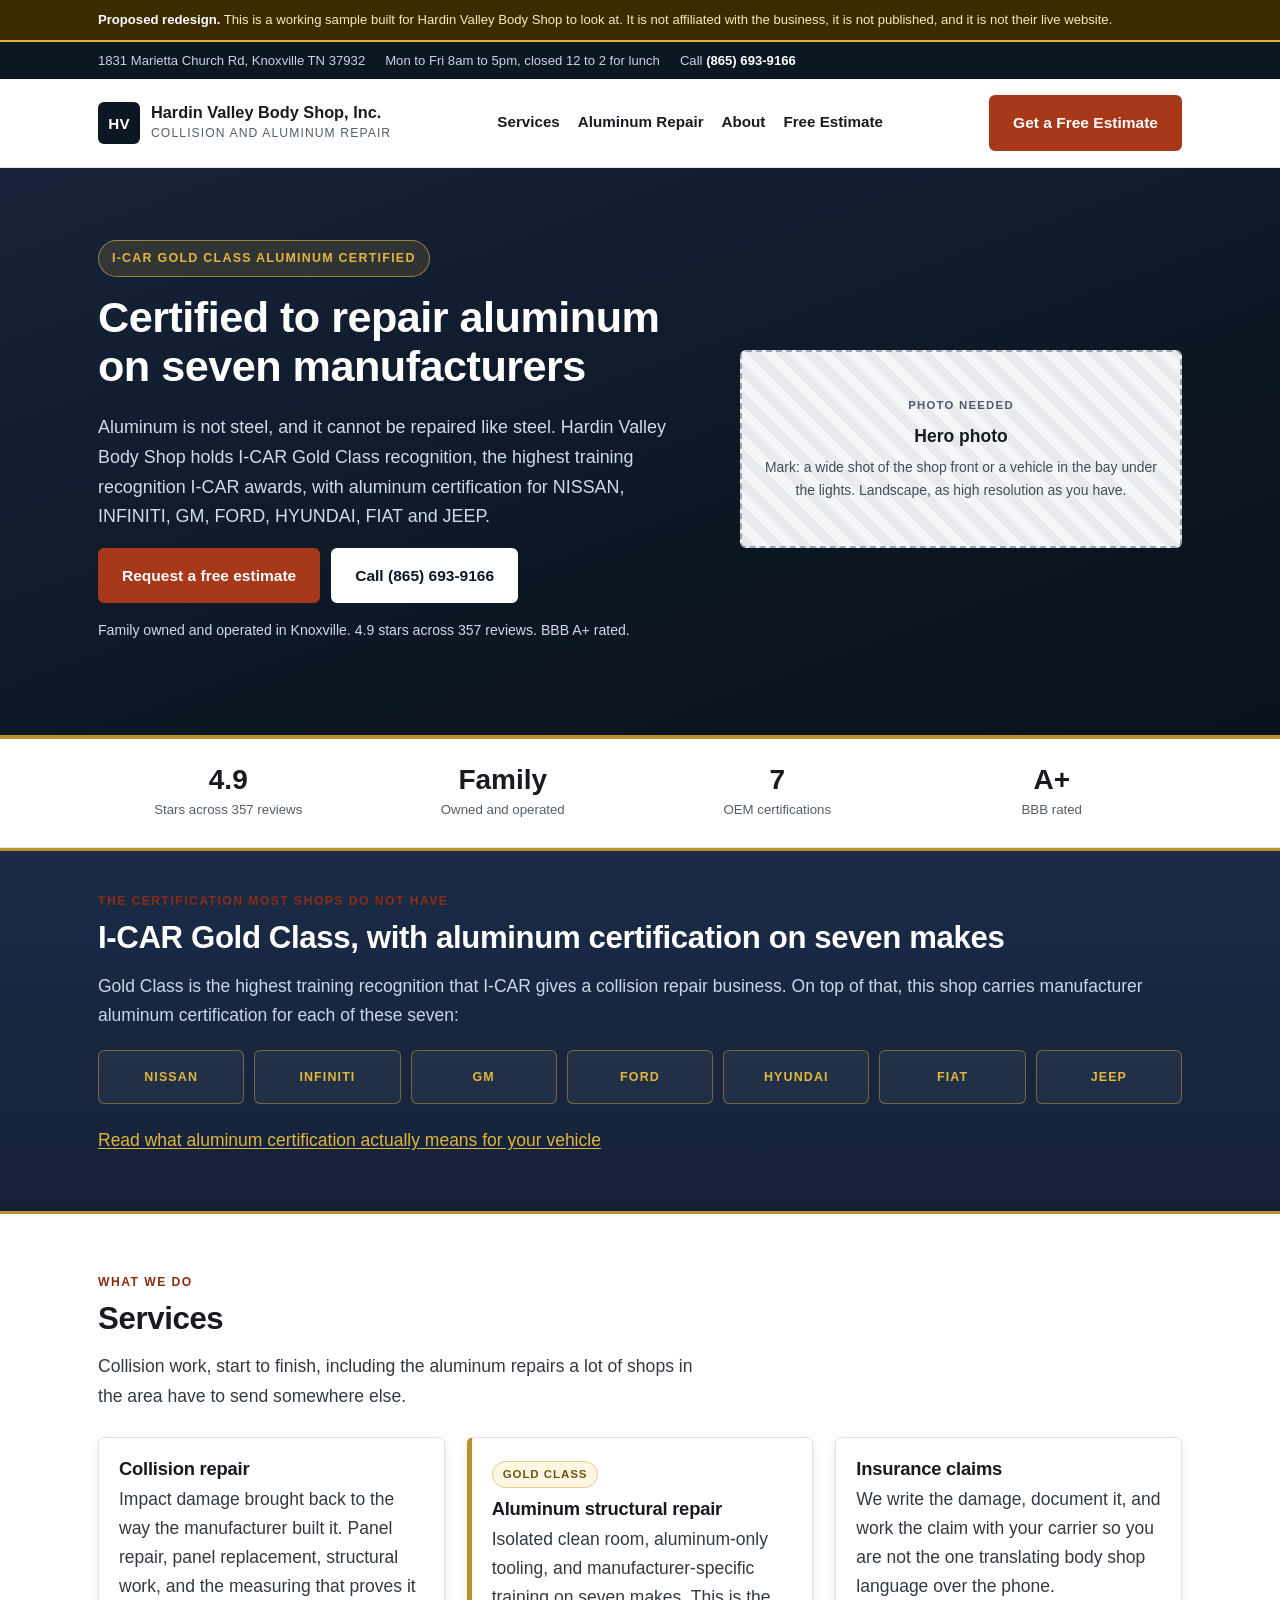
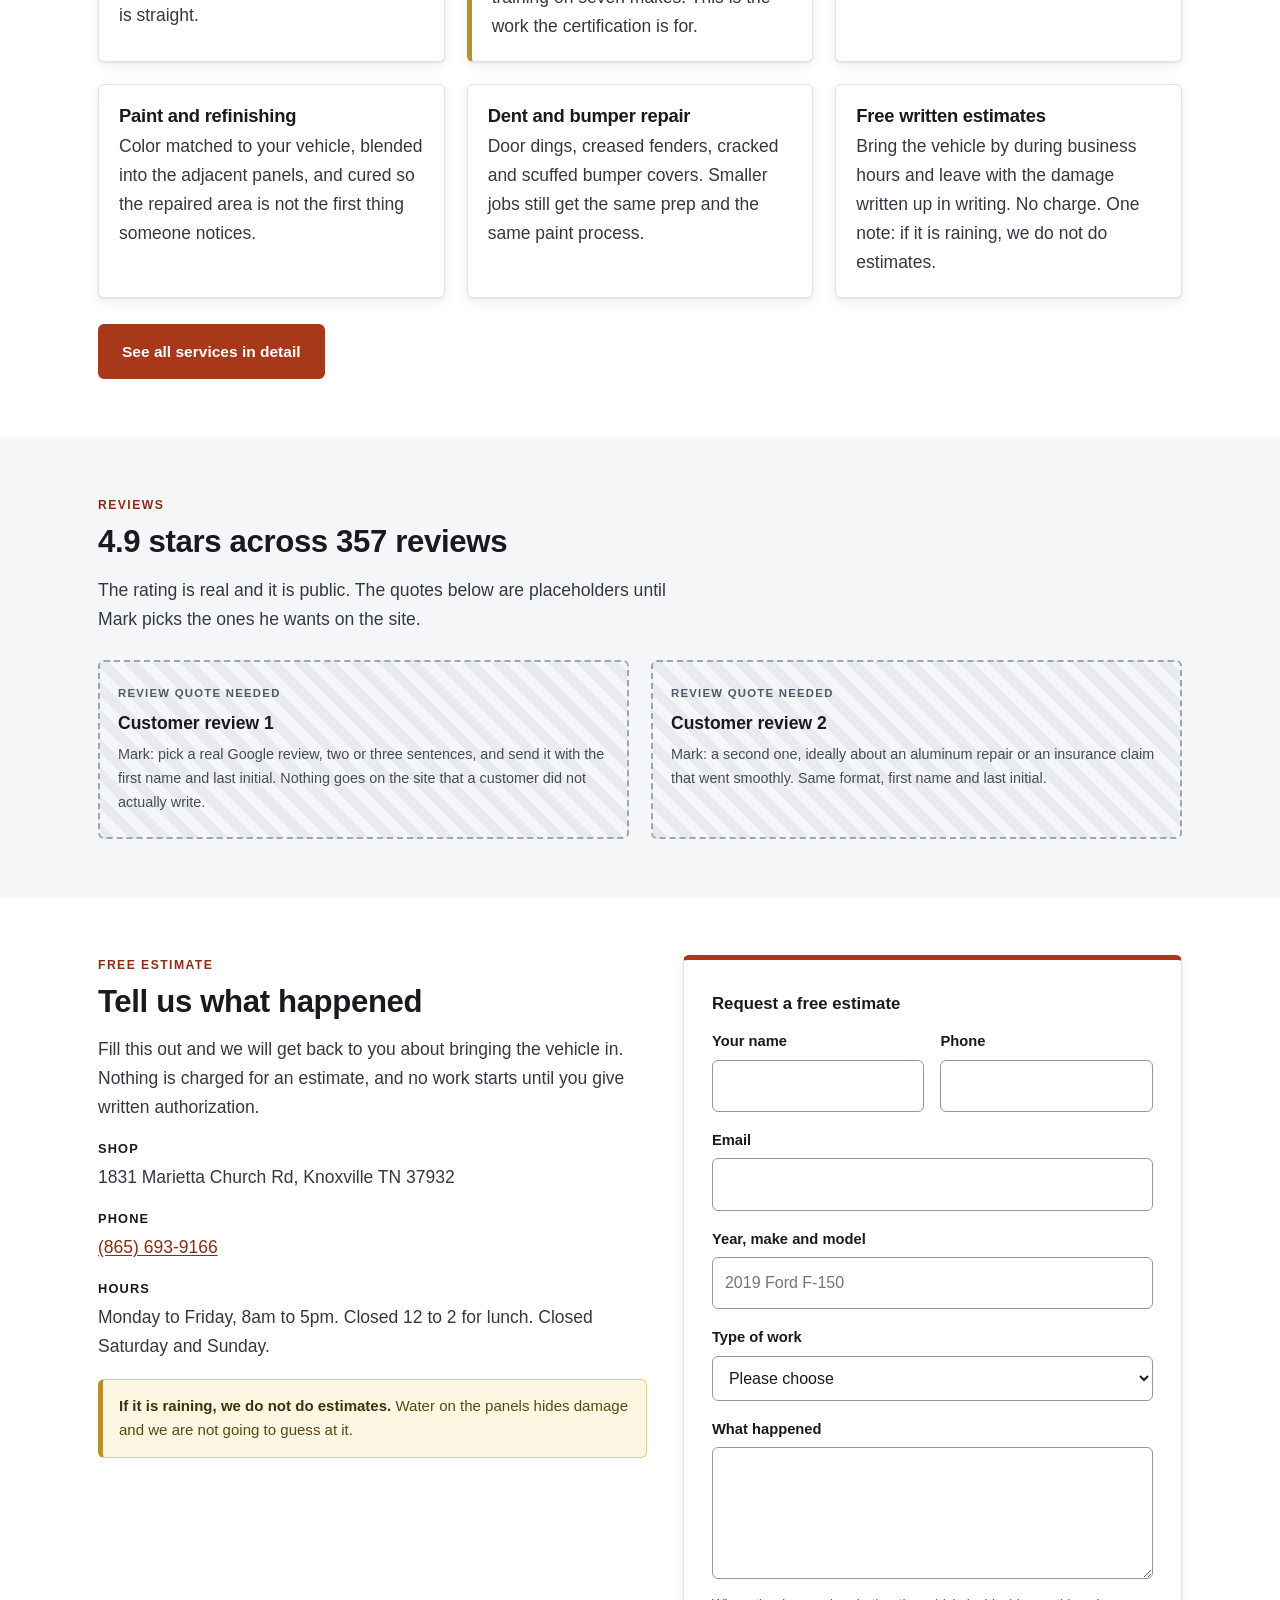
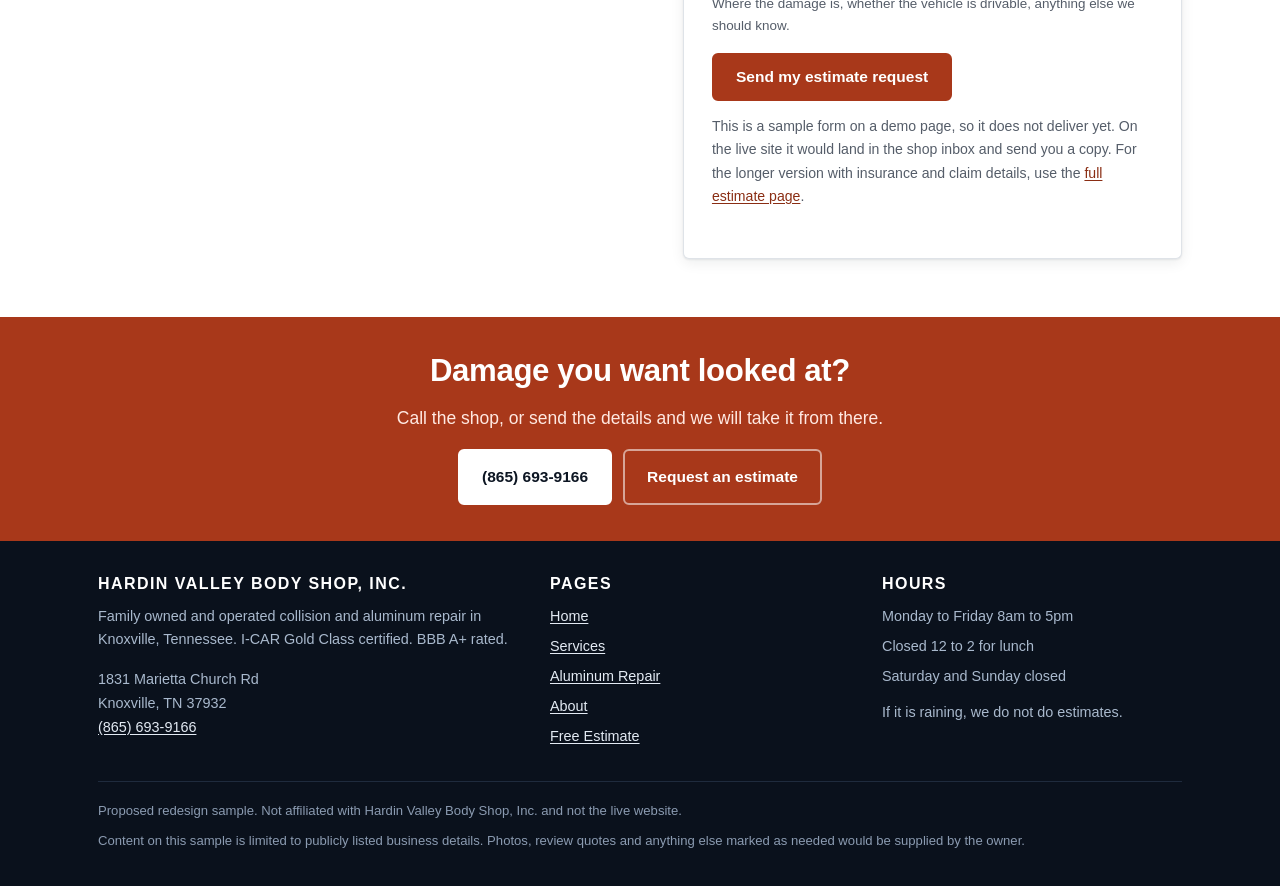
==== index.html @ f8f36587 "Proposed redesign sample. Not affiliated, not published, noindex on every page." ====
<!DOCTYPE html>
<html lang="en">
<head>
<meta charset="utf-8">
<meta name="viewport" content="width=device-width, initial-scale=1">
<meta name="robots" content="noindex, nofollow, noarchive">
<title>Hardin Valley Body Shop | I-CAR Gold Class Collision and Aluminum Repair in Knoxville TN</title>
<meta name="description" content="Family owned collision repair in Knoxville TN. I-CAR Gold Class certified for aluminum repair across seven manufacturers. 4.9 stars, 357 reviews, BBB A+ rated. Free written estimates.">
<link rel="stylesheet" href="style.css">
</head>
<body>

<div class="specbar">
  <div class="wrap">
    <strong>Proposed redesign.</strong> This is a working sample built for Hardin Valley Body Shop to look at. It is not affiliated with the business, it is not published, and it is not their live website.
  </div>
</div>

<a class="skip" href="#main">Skip to main content</a>

<div class="util">
  <div class="wrap util-rows">
    <span>1831 Marietta Church Rd, Knoxville TN 37932</span>
    <span>Mon to Fri 8am to 5pm, closed 12 to 2 for lunch</span>
    <span>Call <a href="tel:+18656939166">(865) 693-9166</a></span>
  </div>
</div>

<header class="site-head">
  <div class="head-inner">
    <a class="brand" href="index.html" aria-current="page">
      <span class="brand-mark" aria-hidden="true">HV</span>
      <span class="brand-text">
        <span class="brand-name">Hardin Valley Body Shop, Inc.</span>
        <span class="brand-sub">Collision and Aluminum Repair</span>
      </span>
    </a>
    <nav class="site-nav" aria-label="Main">
      <ul>
        <li><a href="services.html">Services</a></li>
        <li><a href="aluminum-repair.html">Aluminum Repair</a></li>
        <li><a href="about.html">About</a></li>
        <li><a href="estimate.html">Free Estimate</a></li>
      </ul>
    </nav>
    <div class="head-cta"><a class="btn" href="estimate.html">Get a Free Estimate</a></div>
  </div>
</header>

<main id="main">

<section class="hero">
  <div class="wrap hero-split">
    <div>
      <span class="gold-chip">I-CAR Gold Class Aluminum Certified</span>
      <h1>Certified to repair aluminum on seven manufacturers</h1>
      <p class="lede">Aluminum is not steel, and it cannot be repaired like steel. Hardin Valley Body Shop holds I-CAR Gold Class recognition, the highest training recognition I-CAR awards, with aluminum certification for NISSAN, INFINITI, GM, FORD, HYUNDAI, FIAT and JEEP.</p>
      <div class="btn-row">
        <a class="btn" href="estimate.html">Request a free estimate</a>
        <a class="btn btn-tel" href="tel:+18656939166">Call (865) 693-9166</a>
      </div>
      <p class="hero-note">Family owned and operated in Knoxville. 4.9 stars across 357 reviews. BBB A+ rated.</p>
    </div>
    <div class="ph ph-tall">
      <span class="ph-lab">Photo needed</span>
      <span class="ph-title">Hero photo</span>
      <span class="ph-note">Mark: a wide shot of the shop front or a vehicle in the bay under the lights. Landscape, as high resolution as you have.</span>
    </div>
  </div>
</section>

<section class="stats" aria-label="At a glance">
  <div class="wrap stat-grid">
    <div class="stat"><span class="stat-num">4.9</span><span class="stat-lab">Stars across 357 reviews</span></div>
    <div class="stat"><span class="stat-num">Family</span><span class="stat-lab">Owned and operated</span></div>
    <div class="stat"><span class="stat-num">7</span><span class="stat-lab">OEM certifications</span></div>
    <div class="stat"><span class="stat-num">A+</span><span class="stat-lab">BBB rated</span></div>
  </div>
</section>

<section class="gold-band">
  <div class="wrap">
    <span class="eyebrow">The certification most shops do not have</span>
    <h2>I-CAR Gold Class, with aluminum certification on seven makes</h2>
    <p>Gold Class is the highest training recognition that I-CAR gives a collision repair business. On top of that, this shop carries manufacturer aluminum certification for each of these seven:</p>
    <ul class="oem-grid">
      <li>NISSAN</li><li>INFINITI</li><li>GM</li><li>FORD</li><li>HYUNDAI</li><li>FIAT</li><li>JEEP</li>
    </ul>
    <p style="margin-top:22px"><a href="aluminum-repair.html" style="color:#e0b63f">Read what aluminum certification actually means for your vehicle</a></p>
  </div>
</section>

<section>
  <div class="wrap">
    <span class="eyebrow">What we do</span>
    <h2>Services</h2>
    <p class="lede">Collision work, start to finish, including the aluminum repairs a lot of shops in the area have to send somewhere else.</p>
    <div class="grid grid-3" style="margin-top:26px">
      <div class="card">
        <h3>Collision repair</h3>
        <p>Impact damage brought back to the way the manufacturer built it. Panel repair, panel replacement, structural work, and the measuring that proves it is straight.</p>
      </div>
      <div class="card card-gold">
        <span class="card-tag">Gold Class</span>
        <h3>Aluminum structural repair</h3>
        <p>Isolated clean room, aluminum-only tooling, and manufacturer-specific training on seven makes. This is the work the certification is for.</p>
      </div>
      <div class="card">
        <h3>Insurance claims</h3>
        <p>We write the damage, document it, and work the claim with your carrier so you are not the one translating body shop language over the phone.</p>
      </div>
      <div class="card">
        <h3>Paint and refinishing</h3>
        <p>Color matched to your vehicle, blended into the adjacent panels, and cured so the repaired area is not the first thing someone notices.</p>
      </div>
      <div class="card">
        <h3>Dent and bumper repair</h3>
        <p>Door dings, creased fenders, cracked and scuffed bumper covers. Smaller jobs still get the same prep and the same paint process.</p>
      </div>
      <div class="card">
        <h3>Free written estimates</h3>
        <p>Bring the vehicle by during business hours and leave with the damage written up in writing. No charge. One note: if it is raining, we do not do estimates.</p>
      </div>
    </div>
    <div class="btn-row" style="margin-top:26px"><a class="btn" href="services.html">See all services in detail</a></div>
  </div>
</section>

<section class="sec-soft">
  <div class="wrap">
    <span class="eyebrow">Reviews</span>
    <h2>4.9 stars across 357 reviews</h2>
    <p class="lede">The rating is real and it is public. The quotes below are placeholders until Mark picks the ones he wants on the site.</p>
    <div class="grid grid-2" style="margin-top:26px">
      <div class="ph ph-quote">
        <span class="ph-lab">Review quote needed</span>
        <span class="ph-title">Customer review 1</span>
        <span class="ph-note">Mark: pick a real Google review, two or three sentences, and send it with the first name and last initial. Nothing goes on the site that a customer did not actually write.</span>
      </div>
      <div class="ph ph-quote">
        <span class="ph-lab">Review quote needed</span>
        <span class="ph-title">Customer review 2</span>
        <span class="ph-note">Mark: a second one, ideally about an aluminum repair or an insurance claim that went smoothly. Same format, first name and last initial.</span>
      </div>
    </div>
  </div>
</section>

<section>
  <div class="wrap split">
    <div>
      <span class="eyebrow">Free estimate</span>
      <h2>Tell us what happened</h2>
      <p>Fill this out and we will get back to you about bringing the vehicle in. Nothing is charged for an estimate, and no work starts until you give written authorization.</p>
      <dl class="info">
        <dt>Shop</dt>
        <dd>1831 Marietta Church Rd, Knoxville TN 37932</dd>
        <dt>Phone</dt>
        <dd><a href="tel:+18656939166">(865) 693-9166</a></dd>
        <dt>Hours</dt>
        <dd>Monday to Friday, 8am to 5pm. Closed 12 to 2 for lunch. Closed Saturday and Sunday.</dd>
      </dl>
      <p class="rainnote" style="margin-top:18px"><strong>If it is raining, we do not do estimates.</strong> Water on the panels hides damage and we are not going to guess at it.</p>
    </div>

    <form class="formcard" action="#" method="post">
      <fieldset>
        <legend>Request a free estimate</legend>
        <div class="form-two">
          <div class="field">
            <label for="h-name">Your name</label>
            <input id="h-name" name="name" type="text" autocomplete="name" required>
          </div>
          <div class="field">
            <label for="h-phone">Phone</label>
            <input id="h-phone" name="phone" type="tel" autocomplete="tel" required>
          </div>
        </div>
        <div class="field">
          <label for="h-email">Email</label>
          <input id="h-email" name="email" type="email" autocomplete="email" required>
        </div>
        <div class="field">
          <label for="h-vehicle">Year, make and model</label>
          <input id="h-vehicle" name="vehicle" type="text" placeholder="2019 Ford F-150" required>
        </div>
        <div class="field">
          <label for="h-work">Type of work</label>
          <select id="h-work" name="work" required>
            <option value="">Please choose</option>
            <option>Collision repair</option>
            <option>Aluminum repair</option>
            <option>Dent repair</option>
            <option>Bumper repair</option>
            <option>Paint and refinishing</option>
            <option>Not sure yet</option>
          </select>
        </div>
        <div class="field">
          <label for="h-what">What happened</label>
          <textarea id="h-what" name="details" required></textarea>
          <span class="hint">Where the damage is, whether the vehicle is drivable, anything else we should know.</span>
        </div>
        <button class="btn" type="submit">Send my estimate request</button>
        <p class="form-note" style="margin-top:14px">This is a sample form on a demo page, so it does not deliver yet. On the live site it would land in the shop inbox and send you a copy. For the longer version with insurance and claim details, use the <a href="estimate.html">full estimate page</a>.</p>
      </fieldset>
    </form>
  </div>
</section>

<section class="cta">
  <div class="wrap">
    <h2>Damage you want looked at?</h2>
    <p>Call the shop, or send the details and we will take it from there.</p>
    <div class="btn-row">
      <a class="btn btn-tel" href="tel:+18656939166">(865) 693-9166</a>
      <a class="btn btn-ghost" href="estimate.html">Request an estimate</a>
    </div>
  </div>
</section>

</main>

<footer class="site-foot">
  <div class="wrap">
    <div class="foot-grid">
      <div>
        <h2>Hardin Valley Body Shop, Inc.</h2>
        <p>Family owned and operated collision and aluminum repair in Knoxville, Tennessee. I-CAR Gold Class certified. BBB A+ rated.</p>
        <p>1831 Marietta Church Rd<br>Knoxville, TN 37932<br><a href="tel:+18656939166">(865) 693-9166</a></p>
      </div>
      <div>
        <h2>Pages</h2>
        <ul>
          <li><a href="index.html">Home</a></li>
          <li><a href="services.html">Services</a></li>
          <li><a href="aluminum-repair.html">Aluminum Repair</a></li>
          <li><a href="about.html">About</a></li>
          <li><a href="estimate.html">Free Estimate</a></li>
        </ul>
      </div>
      <div>
        <h2>Hours</h2>
        <ul>
          <li>Monday to Friday 8am to 5pm</li>
          <li>Closed 12 to 2 for lunch</li>
          <li>Saturday and Sunday closed</li>
        </ul>
        <p style="margin-top:12px">If it is raining, we do not do estimates.</p>
      </div>
    </div>
    <div class="foot-bottom">
      <p>Proposed redesign sample. Not affiliated with Hardin Valley Body Shop, Inc. and not the live website.</p>
      <p>Content on this sample is limited to publicly listed business details. Photos, review quotes and anything else marked as needed would be supplied by the owner.</p>
    </div>
  </div>
</footer>

<script type="application/ld+json">
{
  "@context": "https://schema.org",
  "@type": "AutoBodyShop",
  "name": "Hardin Valley Body Shop, Inc.",
  "telephone": "+1-865-693-9166",
  "address": {
    "@type": "PostalAddress",
    "streetAddress": "1831 Marietta Church Rd",
    "addressLocality": "Knoxville",
    "addressRegion": "TN",
    "postalCode": "37932",
    "addressCountry": "US"
  },
  "aggregateRating": {
    "@type": "AggregateRating",
    "ratingValue": "4.9",
    "reviewCount": "357",
    "bestRating": "5"
  },
  "openingHoursSpecification": [
    {
      "@type": "OpeningHoursSpecification",
      "dayOfWeek": ["Monday", "Tuesday", "Wednesday", "Thursday", "Friday"],
      "opens": "08:00",
      "closes": "12:00"
    },
    {
      "@type": "OpeningHoursSpecification",
      "dayOfWeek": ["Monday", "Tuesday", "Wednesday", "Thursday", "Friday"],
      "opens": "14:00",
      "closes": "17:00"
    }
  ]
}
</script>

</body>
</html>
---- style.css ----
/* Hardin Valley Body Shop - spec rebuild stylesheet
   Hand written. No framework, no build step, no JavaScript. */

:root {
  --navy: #0d1623;
  --navy-2: #16233a;
  --ink: #171a1f;
  --body: #333942;
  --muted: #555d69;
  --line: #dfe3e8;
  --bg: #ffffff;
  --bg-soft: #f4f6f8;
  --accent: #a8381a;
  --accent-dark: #8a2d13;
  --gold: #b8912a;
  --gold-bright: #e0b63f;
  --gold-soft: #fdf6e3;
  --radius: 6px;
  --maxw: 1140px;
  --shadow: 0 1px 2px rgba(13, 22, 35, .08), 0 4px 14px rgba(13, 22, 35, .07);
}

*, *::before, *::after { box-sizing: border-box; }

html { -webkit-text-size-adjust: 100%; }

body {
  margin: 0;
  background: var(--bg);
  color: var(--body);
  font-family: "Helvetica Neue", Helvetica, Arial, "Segoe UI", sans-serif;
  font-size: 17px;
  line-height: 1.65;
  overflow-wrap: break-word;
}

h1, h2, h3, h4 {
  color: var(--ink);
  font-weight: 800;
  line-height: 1.15;
  letter-spacing: -.012em;
  margin: 0 0 .5em;
}
h1 { font-size: 2rem; }
h2 { font-size: 1.55rem; }
h3 { font-size: 1.15rem; }
h4 { font-size: 1rem; }
p { margin: 0 0 1rem; }
ul, ol { margin: 0 0 1rem; padding-left: 1.25rem; }
li { margin-bottom: .45rem; }
strong { color: var(--ink); }

a { color: var(--accent-dark); text-decoration: underline; text-underline-offset: 2px; }
a:hover { color: var(--accent); }

:focus-visible {
  outline: 3px solid #0a66c2;
  outline-offset: 2px;
  border-radius: 3px;
}

.wrap { width: 100%; max-width: var(--maxw); margin: 0 auto; padding: 0 18px; }

.skip {
  position: absolute; left: -9999px; top: 0;
  background: #fff; color: var(--ink); padding: 12px 16px; z-index: 50;
}
.skip:focus { left: 8px; top: 8px; }

/* ---------- Spec notice ribbon ---------- */
.specbar {
  background: #3c2a00;
  color: #ffeab3;
  font-size: .82rem;
  line-height: 1.5;
  padding: 10px 0;
  border-bottom: 2px solid var(--gold-bright);
}
.specbar strong { color: #fff; }

/* ---------- Utility bar ---------- */
.util {
  background: var(--navy);
  color: #c9d4e4;
  font-size: .82rem;
  padding: 8px 0;
}
.util a { color: #fff; text-decoration: none; font-weight: 700; }
.util a:hover { text-decoration: underline; }
.util-rows { display: flex; flex-direction: column; gap: 3px; }
.util-rows span { display: block; }

/* ---------- Header ---------- */
.site-head {
  background: #fff;
  border-bottom: 1px solid var(--line);
}
.head-inner {
  display: flex; flex-direction: column; gap: 14px;
  padding: 14px 18px;
  width: 100%; max-width: var(--maxw); margin: 0 auto;
}
.brand { display: flex; align-items: center; gap: 11px; text-decoration: none; }
.brand-mark {
  width: 42px; height: 42px; flex: 0 0 42px;
  background: var(--navy); color: #fff;
  border-radius: var(--radius);
  display: grid; place-items: center;
  font-weight: 800; font-size: .95rem; letter-spacing: .02em;
}
.brand-name { display: block; color: var(--ink); font-weight: 800; font-size: 1.02rem; line-height: 1.2; }
.brand-sub { display: block; color: var(--muted); font-size: .76rem; text-transform: uppercase; letter-spacing: .09em; }

.site-nav ul { list-style: none; margin: 0; padding: 0; display: flex; flex-wrap: wrap; gap: 4px 18px; }
.site-nav li { margin: 0; }
.site-nav a {
  display: inline-block; padding: 6px 0;
  color: var(--ink); text-decoration: none; font-weight: 700; font-size: .95rem;
  border-bottom: 3px solid transparent;
}
.site-nav a:hover { border-bottom-color: var(--line); }
.site-nav a[aria-current="page"] { border-bottom-color: var(--accent); color: var(--accent-dark); }

/* ---------- Buttons ---------- */
.btn {
  display: inline-block;
  background: var(--accent); color: #fff;
  font-weight: 800; font-size: .97rem;
  padding: 13px 22px; border-radius: var(--radius);
  text-decoration: none; border: 2px solid var(--accent);
  cursor: pointer; text-align: center;
}
.btn:hover { background: var(--accent-dark); border-color: var(--accent-dark); color: #fff; }
.btn-ghost { background: transparent; color: #fff; border-color: rgba(255,255,255,.55); }
.btn-ghost:hover { background: rgba(255,255,255,.12); border-color: #fff; color: #fff; }
.btn-tel { background: #fff; color: var(--navy); border-color: #fff; }
.btn-tel:hover { background: var(--bg-soft); color: var(--navy); border-color: var(--bg-soft); }
.btn-row { display: flex; flex-wrap: wrap; gap: 11px; }

/* ---------- Sections ---------- */
section { padding: 42px 0; }
.sec-soft { background: var(--bg-soft); }
.sec-navy { background: var(--navy); color: #d5deea; }
.sec-navy h2, .sec-navy h3 { color: #fff; }
.eyebrow {
  display: block; text-transform: uppercase; letter-spacing: .12em;
  font-size: .76rem; font-weight: 800; color: var(--accent-dark); margin-bottom: 9px;
}
.sec-navy .eyebrow { color: var(--gold-bright); }
.lede { font-size: 1.1rem; color: var(--body); max-width: 62ch; }
.sec-navy .lede { color: #cdd8e6; }

/* ---------- Hero ---------- */
.hero {
  background: var(--navy);
  background-image: linear-gradient(160deg, #16233a 0%, #0d1623 62%, #0a111c 100%);
  color: #d6dfec;
  padding: 44px 0 46px;
  border-bottom: 4px solid var(--gold);
}
.hero h1 { color: #fff; font-size: 2.1rem; }
.hero p { color: #cfdaea; }
.hero .lede { font-size: 1.12rem; }
.gold-chip {
  display: inline-block;
  background: rgba(224,182,63,.14);
  border: 1px solid rgba(224,182,63,.6);
  color: var(--gold-bright);
  font-size: .78rem; font-weight: 800;
  text-transform: uppercase; letter-spacing: .1em;
  padding: 7px 13px; border-radius: 999px; margin-bottom: 16px;
}
.hero-note { font-size: .88rem; color: #9fb0c6; margin-top: 16px; }

/* ---------- Page head ---------- */
.page-head {
  background: var(--navy); color: #cfdaea;
  padding: 36px 0 38px; border-bottom: 4px solid var(--gold);
}
.page-head h1 { color: #fff; }
.page-head p { color: #cfdaea; max-width: 62ch; margin-bottom: 0; }

/* ---------- Stats ---------- */
.stats { background: #fff; border-bottom: 1px solid var(--line); padding: 26px 0; }
.stat-grid { display: grid; grid-template-columns: repeat(2, 1fr); gap: 18px 14px; }
.stat { text-align: center; }
.stat-num { display: block; font-size: 1.75rem; font-weight: 800; color: var(--ink); line-height: 1.1; }
.stat-lab { display: block; font-size: .83rem; color: var(--muted); margin-top: 4px; }

/* ---------- Gold band ---------- */
.gold-band {
  background: var(--navy-2);
  background-image: linear-gradient(180deg, #1b2b47 0%, #142138 100%);
  color: #d6dfec; padding: 40px 0;
  border-top: 3px solid var(--gold); border-bottom: 3px solid var(--gold);
}
.gold-band h2 { color: #fff; }
.gold-band p { color: #cbd7e6; }
.oem-grid {
  display: grid; grid-template-columns: repeat(2, 1fr);
  gap: 9px; margin: 20px 0 0; padding: 0; list-style: none;
}
.oem-grid li {
  margin: 0; padding: 14px 8px; text-align: center;
  background: rgba(255,255,255,.05);
  border: 1px solid rgba(224,182,63,.42);
  border-radius: var(--radius);
  color: var(--gold-bright);
  font-weight: 800; font-size: .86rem; letter-spacing: .09em;
}
.oem-grid.on-light li {
  background: var(--gold-soft);
  border-color: #e4cd8a;
  color: #6f5512;
}

/* ---------- Cards ---------- */
.grid { display: grid; grid-template-columns: 1fr; gap: 16px; }
.card {
  background: #fff; border: 1px solid var(--line);
  border-radius: var(--radius); padding: 20px;
  box-shadow: var(--shadow);
}
.card h3 { margin-bottom: .35em; }
.card p:last-child { margin-bottom: 0; }
.card-gold { border-left: 5px solid var(--gold); }
.card-tag {
  display: inline-block; background: var(--gold-soft); color: #6f5512;
  border: 1px solid #e4cd8a; border-radius: 999px;
  font-size: .72rem; font-weight: 800; text-transform: uppercase;
  letter-spacing: .08em; padding: 3px 10px; margin-bottom: 10px;
}

/* ---------- Steps ---------- */
.steps { list-style: none; margin: 0; padding: 0; counter-reset: s; }
.steps > li {
  position: relative; padding: 0 0 20px 54px; margin: 0;
  counter-increment: s;
}
.steps > li::before {
  content: counter(s);
  position: absolute; left: 0; top: 0;
  width: 38px; height: 38px; border-radius: 50%;
  background: var(--navy); color: #fff;
  display: grid; place-items: center;
  font-weight: 800; font-size: 1rem;
}
.steps h3 { margin-bottom: .25em; }
.steps p { margin-bottom: 0; }
.sec-navy .steps > li::before { background: var(--gold); color: #1d1703; }

/* ---------- Warning block ---------- */
.warn {
  background: #fff5f2; border: 1px solid #e8bdb0;
  border-left: 5px solid var(--accent);
  border-radius: var(--radius); padding: 20px;
}
.warn h3 { color: var(--accent-dark); }
.warn ul { margin-bottom: 0; }

/* ---------- Placeholders ---------- */
.ph {
  border: 2px dashed #9aa6b5;
  border-radius: var(--radius);
  background-color: var(--bg-soft);
  background-image: repeating-linear-gradient(45deg, rgba(13,22,35,.05) 0 10px, transparent 10px 20px);
  padding: 22px 18px;
  color: #3f4855;
  text-align: center;
}
.ph-lab {
  display: block; text-transform: uppercase; letter-spacing: .11em;
  font-size: .71rem; font-weight: 800; color: #4f5a69; margin-bottom: 7px;
}
.ph-title { display: block; font-weight: 800; color: var(--ink); margin-bottom: 5px; }
.ph-note { display: block; font-size: .87rem; color: #434c58; }
.ph-tall { padding: 44px 18px; }
.ph-quote { text-align: left; }
.ph-quote .ph-note { font-size: .9rem; }

/* ---------- Forms ---------- */
.formcard {
  background: #fff; border: 1px solid var(--line);
  border-top: 5px solid var(--accent);
  border-radius: var(--radius); padding: 22px 18px;
  box-shadow: var(--shadow);
}
.field { margin-bottom: 16px; }
.field label {
  display: block; font-weight: 700; color: var(--ink);
  font-size: .92rem; margin-bottom: 6px;
}
.opt { font-weight: 400; color: var(--muted); }
.field input, .field select, .field textarea {
  width: 100%; font: inherit; font-size: 1rem; color: var(--ink);
  background: #fff;
  padding: 12px; border: 1px solid #8d99a8;
  border-radius: var(--radius);
}
.field textarea { min-height: 132px; resize: vertical; }
.hint { display: block; font-size: .84rem; color: var(--muted); margin-top: 5px; }
.form-note { font-size: .88rem; color: var(--muted); }
fieldset { border: 0; margin: 0 0 4px; padding: 0; }
legend { font-weight: 800; color: var(--ink); font-size: 1.05rem; padding: 0; margin-bottom: 12px; }

/* ---------- Info list ---------- */
.info { margin: 0; }
.info dt {
  font-weight: 800; color: var(--ink); font-size: .8rem;
  text-transform: uppercase; letter-spacing: .09em; margin-top: 16px;
}
.info dt:first-child { margin-top: 0; }
.info dd { margin: 4px 0 0; }
.sec-navy .info dt { color: var(--gold-bright); }

.rainnote {
  background: var(--gold-soft); border: 1px solid #e4cd8a;
  border-left: 5px solid var(--gold);
  border-radius: var(--radius); padding: 14px 16px;
  color: #5c4710; font-size: .94rem;
}
.rainnote strong { color: #3f3008; }

/* ---------- CTA strip ---------- */
.cta { background: var(--accent); color: #fff; padding: 36px 0; text-align: center; }
.cta h2 { color: #fff; }
.cta p { color: #ffe9e2; max-width: 54ch; margin-left: auto; margin-right: auto; }
.cta .btn-row { justify-content: center; }

/* ---------- Footer ---------- */
.site-foot {
  background: #0a111c; color: #a9b9cd;
  padding: 34px 0 26px; font-size: .9rem;
}
.site-foot h2 { color: #fff; font-size: 1rem; text-transform: uppercase; letter-spacing: .09em; margin-bottom: .7em; }
.site-foot a { color: #e3eaf3; }
.foot-grid { display: grid; grid-template-columns: 1fr; gap: 26px; }
.site-foot ul { list-style: none; margin: 0; padding: 0; }
.site-foot li { margin-bottom: .4rem; }
.foot-bottom {
  border-top: 1px solid #1f2b3d; margin-top: 26px; padding-top: 18px;
  font-size: .82rem; color: #8b9bb1;
}
.foot-bottom p { margin-bottom: .5rem; }

/* ---------- Responsive ---------- */
@media (min-width: 560px) {
  .oem-grid { grid-template-columns: repeat(3, 1fr); }
  .form-two { display: grid; grid-template-columns: 1fr 1fr; gap: 0 16px; }
}
@media (min-width: 760px) {
  body { font-size: 17.5px; }
  h1 { font-size: 2.5rem; }
  .hero h1 { font-size: 2.7rem; }
  h2 { font-size: 1.95rem; }
  .wrap { padding: 0 28px; }
  .head-inner { flex-direction: row; align-items: center; justify-content: space-between; padding: 16px 28px; gap: 20px; }
  .head-cta { display: flex; align-items: center; gap: 14px; }
  .util-rows { flex-direction: row; gap: 20px; align-items: center; flex-wrap: wrap; }
  section { padding: 58px 0; }
  .hero { padding: 72px 0 76px; }
  .page-head { padding: 52px 0 56px; }
  .stat-grid { grid-template-columns: repeat(4, 1fr); }
  .grid-2 { grid-template-columns: 1fr 1fr; gap: 22px; }
  .grid-3 { grid-template-columns: repeat(3, 1fr); gap: 22px; }
  .foot-grid { grid-template-columns: 1.4fr 1fr 1fr; gap: 32px; }
  .oem-grid { grid-template-columns: repeat(7, 1fr); gap: 10px; }
  .oem-grid li { font-size: .78rem; padding: 16px 4px; }
  .formcard { padding: 30px 28px; }
  .split { display: grid; grid-template-columns: 1.1fr 1fr; gap: 36px; align-items: start; }
  .steps > li { padding-left: 62px; }
}
@media (min-width: 1000px) {
  .hero-split { display: grid; grid-template-columns: 1.15fr .85fr; gap: 44px; align-items: center; }
}
@media print {
  .specbar, .util, .site-nav, .cta { display: none; }
  body { font-size: 12pt; color: #000; }
}

/* Mobile header density fix.
   At 360px the brand, a wrapping 4-item nav and the CTA stacked to roughly a
   full screen of chrome before any content. Collapse the nav into a compact
   scrollable strip and shrink the brand so the hero starts above the fold.
   The CTA stays visible because it is the only action that matters here. */
@media (max-width: 760px) {
  .site-head .head-inner { gap: 10px; padding-top: 10px; padding-bottom: 10px; }
  .brand-name { font-size: 0.98rem; line-height: 1.2; }
  .brand-sub { font-size: 0.6rem; letter-spacing: 0.08em; }
  .site-nav { width: 100%; overflow-x: auto; -webkit-overflow-scrolling: touch; }
  .site-nav ul { flex-wrap: nowrap; gap: 0 16px; }
  .site-nav a { white-space: nowrap; font-size: 0.86rem; }
  .head-cta .btn { padding: 10px 16px; font-size: 0.92rem; }
}
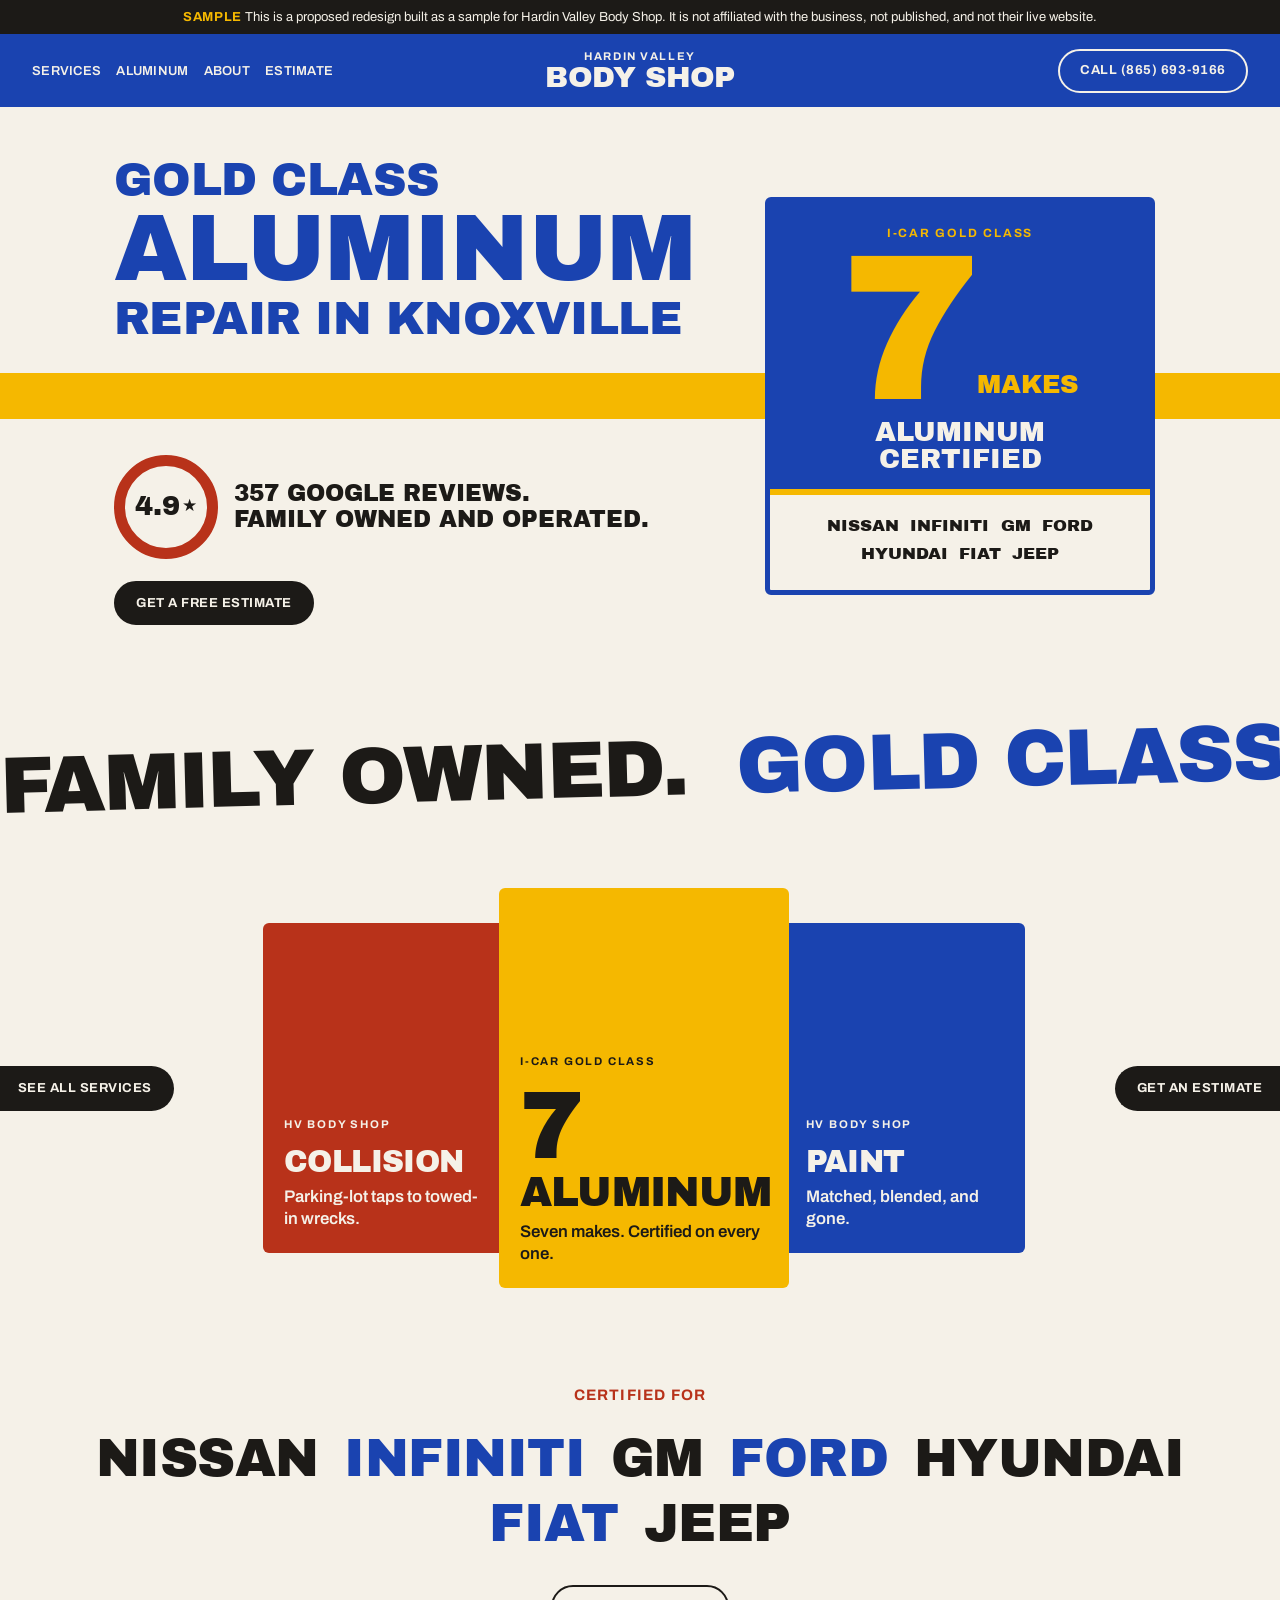
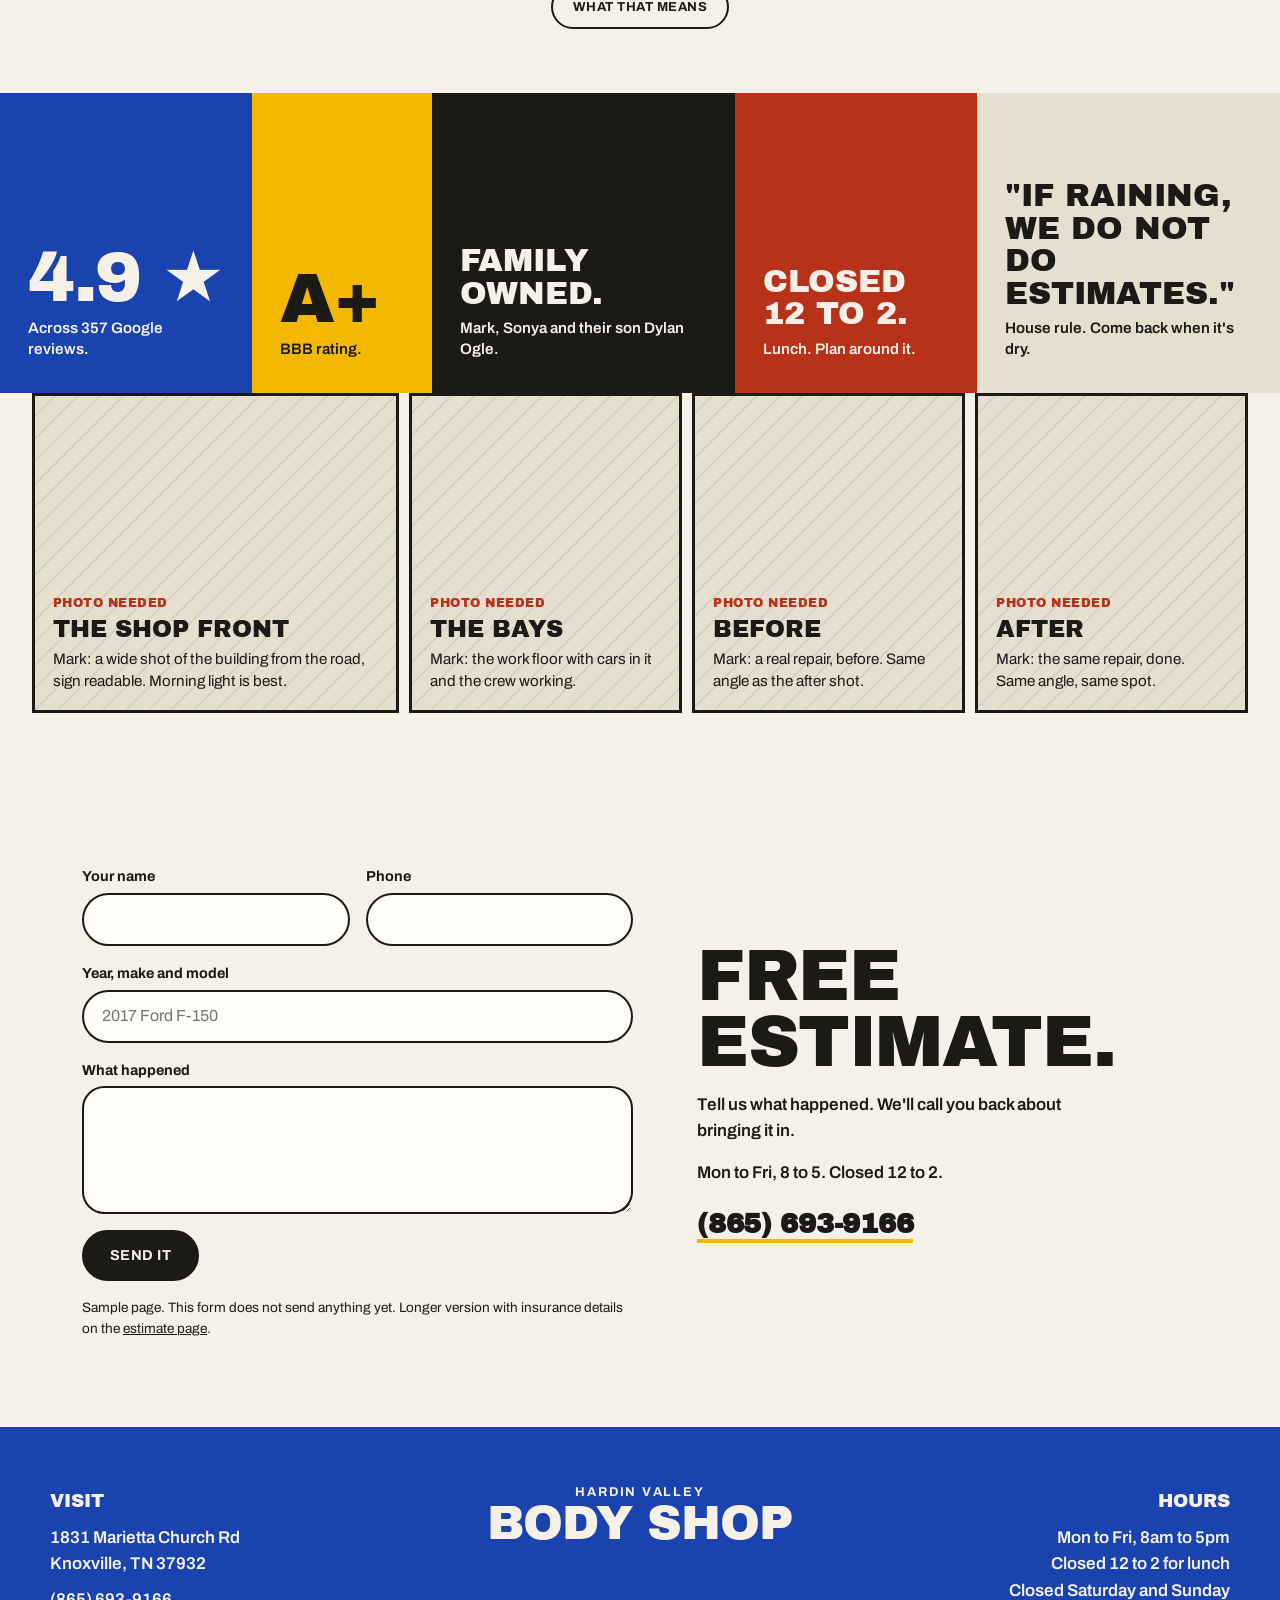
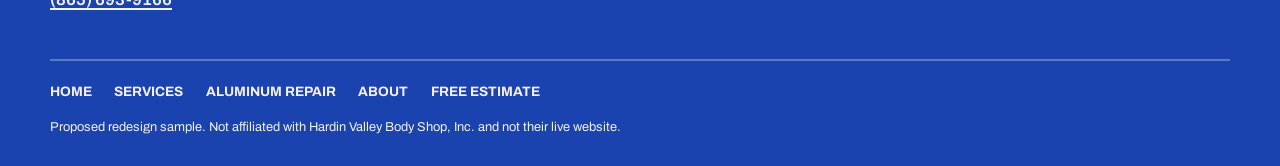
==== commit 28877647: "Promote v2 (with labeled photo spots for the owner) to the main link." ====
--- a/index.html
+++ b/index.html
@@ -4,258 +4,12 @@
 <meta charset="utf-8">
 <meta name="viewport" content="width=device-width, initial-scale=1">
 <meta name="robots" content="noindex, nofollow, noarchive">
-<title>Hardin Valley Body Shop | I-CAR Gold Class Collision and Aluminum Repair in Knoxville TN</title>
-<meta name="description" content="Family owned collision repair in Knoxville TN. I-CAR Gold Class certified for aluminum repair across seven manufacturers. 4.9 stars, 357 reviews, BBB A+ rated. Free written estimates.">
+<title>Hardin Valley Body Shop | I-CAR Gold Class Aluminum and Collision Repair, Knoxville TN</title>
+<meta name="description" content="Family owned collision and aluminum repair in Knoxville. I-CAR Gold Class, aluminum certified on 7 makes. 4.9 stars across 357 Google reviews.">
+<link rel="preconnect" href="https://fonts.googleapis.com">
+<link rel="preconnect" href="https://fonts.gstatic.com" crossorigin>
+<link href="https://fonts.googleapis.com/css2?family=Archivo:wght@400;600;700&amp;family=Archivo+Black&amp;display=swap" rel="stylesheet">
 <link rel="stylesheet" href="style.css">
-</head>
-<body>
-
-<div class="specbar">
-  <div class="wrap">
-    <strong>Proposed redesign.</strong> This is a working sample built for Hardin Valley Body Shop to look at. It is not affiliated with the business, it is not published, and it is not their live website.
-  </div>
-</div>
-
-<a class="skip" href="#main">Skip to main content</a>
-
-<div class="util">
-  <div class="wrap util-rows">
-    <span>1831 Marietta Church Rd, Knoxville TN 37932</span>
-    <span>Mon to Fri 8am to 5pm, closed 12 to 2 for lunch</span>
-    <span>Call <a href="tel:+18656939166">(865) 693-9166</a></span>
-  </div>
-</div>
-
-<header class="site-head">
-  <div class="head-inner">
-    <a class="brand" href="index.html" aria-current="page">
-      <span class="brand-mark" aria-hidden="true">HV</span>
-      <span class="brand-text">
-        <span class="brand-name">Hardin Valley Body Shop, Inc.</span>
-        <span class="brand-sub">Collision and Aluminum Repair</span>
-      </span>
-    </a>
-    <nav class="site-nav" aria-label="Main">
-      <ul>
-        <li><a href="services.html">Services</a></li>
-        <li><a href="aluminum-repair.html">Aluminum Repair</a></li>
-        <li><a href="about.html">About</a></li>
-        <li><a href="estimate.html">Free Estimate</a></li>
-      </ul>
-    </nav>
-    <div class="head-cta"><a class="btn" href="estimate.html">Get a Free Estimate</a></div>
-  </div>
-</header>
-
-<main id="main">
-
-<section class="hero">
-  <div class="wrap hero-split">
-    <div>
-      <span class="gold-chip">I-CAR Gold Class Aluminum Certified</span>
-      <h1>Certified to repair aluminum on seven manufacturers</h1>
-      <p class="lede">Aluminum is not steel, and it cannot be repaired like steel. Hardin Valley Body Shop holds I-CAR Gold Class recognition, the highest training recognition I-CAR awards, with aluminum certification for NISSAN, INFINITI, GM, FORD, HYUNDAI, FIAT and JEEP.</p>
-      <div class="btn-row">
-        <a class="btn" href="estimate.html">Request a free estimate</a>
-        <a class="btn btn-tel" href="tel:+18656939166">Call (865) 693-9166</a>
-      </div>
-      <p class="hero-note">Family owned and operated in Knoxville. 4.9 stars across 357 reviews. BBB A+ rated.</p>
-    </div>
-    <div class="ph ph-tall">
-      <span class="ph-lab">Photo needed</span>
-      <span class="ph-title">Hero photo</span>
-      <span class="ph-note">Mark: a wide shot of the shop front or a vehicle in the bay under the lights. Landscape, as high resolution as you have.</span>
-    </div>
-  </div>
-</section>
-
-<section class="stats" aria-label="At a glance">
-  <div class="wrap stat-grid">
-    <div class="stat"><span class="stat-num">4.9</span><span class="stat-lab">Stars across 357 reviews</span></div>
-    <div class="stat"><span class="stat-num">Family</span><span class="stat-lab">Owned and operated</span></div>
-    <div class="stat"><span class="stat-num">7</span><span class="stat-lab">OEM certifications</span></div>
-    <div class="stat"><span class="stat-num">A+</span><span class="stat-lab">BBB rated</span></div>
-  </div>
-</section>
-
-<section class="gold-band">
-  <div class="wrap">
-    <span class="eyebrow">The certification most shops do not have</span>
-    <h2>I-CAR Gold Class, with aluminum certification on seven makes</h2>
-    <p>Gold Class is the highest training recognition that I-CAR gives a collision repair business. On top of that, this shop carries manufacturer aluminum certification for each of these seven:</p>
-    <ul class="oem-grid">
-      <li>NISSAN</li><li>INFINITI</li><li>GM</li><li>FORD</li><li>HYUNDAI</li><li>FIAT</li><li>JEEP</li>
-    </ul>
-    <p style="margin-top:22px"><a href="aluminum-repair.html" style="color:#e0b63f">Read what aluminum certification actually means for your vehicle</a></p>
-  </div>
-</section>
-
-<section>
-  <div class="wrap">
-    <span class="eyebrow">What we do</span>
-    <h2>Services</h2>
-    <p class="lede">Collision work, start to finish, including the aluminum repairs a lot of shops in the area have to send somewhere else.</p>
-    <div class="grid grid-3" style="margin-top:26px">
-      <div class="card">
-        <h3>Collision repair</h3>
-        <p>Impact damage brought back to the way the manufacturer built it. Panel repair, panel replacement, structural work, and the measuring that proves it is straight.</p>
-      </div>
-      <div class="card card-gold">
-        <span class="card-tag">Gold Class</span>
-        <h3>Aluminum structural repair</h3>
-        <p>Isolated clean room, aluminum-only tooling, and manufacturer-specific training on seven makes. This is the work the certification is for.</p>
-      </div>
-      <div class="card">
-        <h3>Insurance claims</h3>
-        <p>We write the damage, document it, and work the claim with your carrier so you are not the one translating body shop language over the phone.</p>
-      </div>
-      <div class="card">
-        <h3>Paint and refinishing</h3>
-        <p>Color matched to your vehicle, blended into the adjacent panels, and cured so the repaired area is not the first thing someone notices.</p>
-      </div>
-      <div class="card">
-        <h3>Dent and bumper repair</h3>
-        <p>Door dings, creased fenders, cracked and scuffed bumper covers. Smaller jobs still get the same prep and the same paint process.</p>
-      </div>
-      <div class="card">
-        <h3>Free written estimates</h3>
-        <p>Bring the vehicle by during business hours and leave with the damage written up in writing. No charge. One note: if it is raining, we do not do estimates.</p>
-      </div>
-    </div>
-    <div class="btn-row" style="margin-top:26px"><a class="btn" href="services.html">See all services in detail</a></div>
-  </div>
-</section>
-
-<section class="sec-soft">
-  <div class="wrap">
-    <span class="eyebrow">Reviews</span>
-    <h2>4.9 stars across 357 reviews</h2>
-    <p class="lede">The rating is real and it is public. The quotes below are placeholders until Mark picks the ones he wants on the site.</p>
-    <div class="grid grid-2" style="margin-top:26px">
-      <div class="ph ph-quote">
-        <span class="ph-lab">Review quote needed</span>
-        <span class="ph-title">Customer review 1</span>
-        <span class="ph-note">Mark: pick a real Google review, two or three sentences, and send it with the first name and last initial. Nothing goes on the site that a customer did not actually write.</span>
-      </div>
-      <div class="ph ph-quote">
-        <span class="ph-lab">Review quote needed</span>
-        <span class="ph-title">Customer review 2</span>
-        <span class="ph-note">Mark: a second one, ideally about an aluminum repair or an insurance claim that went smoothly. Same format, first name and last initial.</span>
-      </div>
-    </div>
-  </div>
-</section>
-
-<section>
-  <div class="wrap split">
-    <div>
-      <span class="eyebrow">Free estimate</span>
-      <h2>Tell us what happened</h2>
-      <p>Fill this out and we will get back to you about bringing the vehicle in. Nothing is charged for an estimate, and no work starts until you give written authorization.</p>
-      <dl class="info">
-        <dt>Shop</dt>
-        <dd>1831 Marietta Church Rd, Knoxville TN 37932</dd>
-        <dt>Phone</dt>
-        <dd><a href="tel:+18656939166">(865) 693-9166</a></dd>
-        <dt>Hours</dt>
-        <dd>Monday to Friday, 8am to 5pm. Closed 12 to 2 for lunch. Closed Saturday and Sunday.</dd>
-      </dl>
-      <p class="rainnote" style="margin-top:18px"><strong>If it is raining, we do not do estimates.</strong> Water on the panels hides damage and we are not going to guess at it.</p>
-    </div>
-
-    <form class="formcard" action="#" method="post">
-      <fieldset>
-        <legend>Request a free estimate</legend>
-        <div class="form-two">
-          <div class="field">
-            <label for="h-name">Your name</label>
-            <input id="h-name" name="name" type="text" autocomplete="name" required>
-          </div>
-          <div class="field">
-            <label for="h-phone">Phone</label>
-            <input id="h-phone" name="phone" type="tel" autocomplete="tel" required>
-          </div>
-        </div>
-        <div class="field">
-          <label for="h-email">Email</label>
-          <input id="h-email" name="email" type="email" autocomplete="email" required>
-        </div>
-        <div class="field">
-          <label for="h-vehicle">Year, make and model</label>
-          <input id="h-vehicle" name="vehicle" type="text" placeholder="2019 Ford F-150" required>
-        </div>
-        <div class="field">
-          <label for="h-work">Type of work</label>
-          <select id="h-work" name="work" required>
-            <option value="">Please choose</option>
-            <option>Collision repair</option>
-            <option>Aluminum repair</option>
-            <option>Dent repair</option>
-            <option>Bumper repair</option>
-            <option>Paint and refinishing</option>
-            <option>Not sure yet</option>
-          </select>
-        </div>
-        <div class="field">
-          <label for="h-what">What happened</label>
-          <textarea id="h-what" name="details" required></textarea>
-          <span class="hint">Where the damage is, whether the vehicle is drivable, anything else we should know.</span>
-        </div>
-        <button class="btn" type="submit">Send my estimate request</button>
-        <p class="form-note" style="margin-top:14px">This is a sample form on a demo page, so it does not deliver yet. On the live site it would land in the shop inbox and send you a copy. For the longer version with insurance and claim details, use the <a href="estimate.html">full estimate page</a>.</p>
-      </fieldset>
-    </form>
-  </div>
-</section>
-
-<section class="cta">
-  <div class="wrap">
-    <h2>Damage you want looked at?</h2>
-    <p>Call the shop, or send the details and we will take it from there.</p>
-    <div class="btn-row">
-      <a class="btn btn-tel" href="tel:+18656939166">(865) 693-9166</a>
-      <a class="btn btn-ghost" href="estimate.html">Request an estimate</a>
-    </div>
-  </div>
-</section>
-
-</main>
-
-<footer class="site-foot">
-  <div class="wrap">
-    <div class="foot-grid">
-      <div>
-        <h2>Hardin Valley Body Shop, Inc.</h2>
-        <p>Family owned and operated collision and aluminum repair in Knoxville, Tennessee. I-CAR Gold Class certified. BBB A+ rated.</p>
-        <p>1831 Marietta Church Rd<br>Knoxville, TN 37932<br><a href="tel:+18656939166">(865) 693-9166</a></p>
-      </div>
-      <div>
-        <h2>Pages</h2>
-        <ul>
-          <li><a href="index.html">Home</a></li>
-          <li><a href="services.html">Services</a></li>
-          <li><a href="aluminum-repair.html">Aluminum Repair</a></li>
-          <li><a href="about.html">About</a></li>
-          <li><a href="estimate.html">Free Estimate</a></li>
-        </ul>
-      </div>
-      <div>
-        <h2>Hours</h2>
-        <ul>
-          <li>Monday to Friday 8am to 5pm</li>
-          <li>Closed 12 to 2 for lunch</li>
-          <li>Saturday and Sunday closed</li>
-        </ul>
-        <p style="margin-top:12px">If it is raining, we do not do estimates.</p>
-      </div>
-    </div>
-    <div class="foot-bottom">
-      <p>Proposed redesign sample. Not affiliated with Hardin Valley Body Shop, Inc. and not the live website.</p>
-      <p>Content on this sample is limited to publicly listed business details. Photos, review quotes and anything else marked as needed would be supplied by the owner.</p>
-    </div>
-  </div>
-</footer>
-
 <script type="application/ld+json">
 {
   "@context": "https://schema.org",
@@ -292,6 +46,135 @@
   ]
 }
 </script>
+</head>
+<body>
+<a class="skip" href="#main">Skip to main content</a>
+<div class="ribbon" role="note"><strong>Sample</strong> This is a proposed redesign built as a sample for Hardin Valley Body Shop. It is not affiliated with the business, not published, and not their live website.</div>
+<header class="band">
+  <div class="band-in">
+    <nav class="nav" aria-label="Main">
+      <ul>
+        <li><a href="services.html">Services</a></li>
+        <li><a href="aluminum-repair.html">Aluminum</a></li>
+        <li><a href="about.html">About</a></li>
+        <li><a href="estimate.html">Estimate</a></li>
+      </ul>
+    </nav>
+    <a class="mark" href="index.html" aria-current="page"><span class="mark-sm">Hardin Valley</span> <span class="mark-lg">Body Shop</span></a>
+    <a class="pill pill-line call" href="tel:+18656939166"><span class="call-word">Call </span>(865) 693-9166</a>
+  </div>
+</header>
+<main id="main">
+<section class="hero" aria-labelledby="page-title">
+  <h1 id="page-title" class="stack d"><span class="s1">Gold Class</span> <span class="s2">Aluminum</span> <span class="s3">Repair in Knoxville</span></h1>
+  <div class="stripe" aria-hidden="true"></div>
+  <div class="plate ">
+    <div class="plate-body">
+      <p class="plate-top">I-CAR Gold Class</p>
+      <p class="plate-num"><span class="n">7</span><span class="u">makes</span></p>
+      <p class="plate-mid">Aluminum certified</p>
+      <ul class="plate-list" aria-label="Certified makes"><li>Nissan</li><li>Infiniti</li><li>GM</li><li>Ford</li><li>Hyundai</li><li>Fiat</li><li>Jeep</li></ul>
+    </div>
+  </div>
+  <div class="hero-sub">
+    <p class="ring-row"><span class="ring">4.9<span aria-hidden="true">&#9733;</span><span class="sr-only"> stars</span></span><span class="ring-txt">357 Google reviews.<br>Family owned and operated.</span></p>
+    <a class="pill pill-ink" href="estimate.html">Get a free estimate</a>
+  </div>
+</section>
 
+<div class="marquee-wrap">
+  <p class="sr-only">Family owned. Gold Class certified. Free estimates.</p>
+  <div class="marquee" aria-hidden="true">
+    <div class="marquee-track"><span>Family owned.</span><span>Gold Class certified.</span><span>Free estimates.</span><span>Family owned.</span><span>Gold Class certified.</span><span>Free estimates.</span><span>Family owned.</span><span>Gold Class certified.</span><span>Free estimates.</span><span>Family owned.</span><span>Gold Class certified.</span><span>Free estimates.</span></div>
+  </div>
+</div>
+
+<section class="lineup" aria-labelledby="lineup-h">
+  <h2 id="lineup-h" class="sr-only">What we fix</h2>
+  <a class="pill pill-ink lineup-l" href="services.html">See all services</a>
+  <div class="tins">
+    <a class="tin tin-red" href="services.html#collision">
+      <span class="tin-brand">HV Body Shop</span>
+      <h3 class="d">Collision</h3>
+      <p>Parking-lot taps to towed-in wrecks.</p>
+    </a>
+    <a class="tin tin-gold" href="aluminum-repair.html">
+      <span class="tin-brand">I-CAR Gold Class</span>
+      <span class="tin-proof" aria-hidden="true">7</span>
+      <h3 class="d">Aluminum</h3>
+      <p>Seven makes. Certified on every one.</p>
+    </a>
+    <a class="tin tin-blue" href="services.html#paint">
+      <span class="tin-brand">HV Body Shop</span>
+      <h3 class="d">Paint</h3>
+      <p>Matched, blended, and gone.</p>
+    </a>
+  </div>
+  <a class="pill pill-ink lineup-r" href="estimate.html">Get an estimate</a>
+</section>
+
+<section class="certs" aria-labelledby="certs-h">
+  <h2 id="certs-h" class="certs-label">Certified for</h2>
+  <ul class="certs-list" aria-label="Aluminum certified makes"><li>Nissan</li><li>Infiniti</li><li>GM</li><li>Ford</li><li>Hyundai</li><li>Fiat</li><li>Jeep</li></ul>
+  <a class="pill pill-line-ink" href="aluminum-repair.html">What that means</a>
+</section>
+
+<section class="strip" aria-labelledby="strip-h">
+  <h2 id="strip-h" class="sr-only">The shop</h2>
+  <div class="blk b-blue w3"><p class="big">4.9 <span aria-hidden="true">&#9733;</span><span class="sr-only">stars</span></p><p class="sm">Across 357 Google reviews.</p></div>
+  <div class="blk b-gold w2"><p class="big">A+</p><p class="sm">BBB rating.</p></div>
+  <div class="blk b-ink w4"><p class="mid">Family owned.</p><p class="sm">Mark, Sonya and their son Dylan Ogle.</p></div>
+  <div class="blk b-red w3"><p class="mid">Closed 12 to 2.</p><p class="sm">Lunch. Plan around it.</p></div>
+  <div class="blk b-con w4 span2"><p class="mid">&quot;If raining, we do not do estimates.&quot;</p><p class="sm">House rule. Come back when it's dry.</p></div>
+</section>
+
+<section class="photos" aria-label="Photo spots for the shop">
+  <div class="ph pw4"><p class="ph-tag">Photo needed</p><p class="ph-what">The shop front</p><p class="ph-note">Mark: a wide shot of the building from the road, sign readable. Morning light is best.</p></div>
+  <div class="ph pw3"><p class="ph-tag">Photo needed</p><p class="ph-what">The bays</p><p class="ph-note">Mark: the work floor with cars in it and the crew working.</p></div>
+  <div class="ph pw3"><p class="ph-tag">Photo needed</p><p class="ph-what">Before</p><p class="ph-note">Mark: a real repair, before. Same angle as the after shot.</p></div>
+  <div class="ph pw3"><p class="ph-tag">Photo needed</p><p class="ph-what">After</p><p class="ph-note">Mark: the same repair, done. Same angle, same spot.</p></div>
+</section>
+
+<section class="contact" aria-labelledby="contact-h">
+  <div class="contact-copy">
+    <h2 id="contact-h" class="d">Free<br>estimate.</h2>
+    <p>Tell us what happened. We'll call you back about bringing it in.</p>
+    <p>Mon to Fri, 8 to 5. Closed 12 to 2.</p>
+    <p class="big-phone"><a href="tel:+18656939166">(865) 693-9166</a></p>
+  </div>
+  <form class="form" action="#" method="post">
+    <div class="two">
+      <div class="field"><label for="q-name">Your name</label><input id="q-name" name="name" type="text" autocomplete="name" required></div>
+      <div class="field"><label for="q-phone">Phone</label><input id="q-phone" name="phone" type="tel" autocomplete="tel" required></div>
+    </div>
+    <div class="field"><label for="q-vehicle">Year, make and model</label><input id="q-vehicle" name="vehicle" type="text" placeholder="2017 Ford F-150"></div>
+    <div class="field"><label for="q-what">What happened</label><textarea id="q-what" name="details" rows="4"></textarea></div>
+    <button class="pill pill-ink" type="submit">Send it</button>
+    <p class="form-note">Sample page. This form does not send anything yet. Longer version with insurance details on the <a href="estimate.html">estimate page</a>.</p>
+  </form>
+</section>
+</main>
+<footer class="foot">
+  <div class="foot-in">
+    <div>
+      <h2 class="foot-h">Visit</h2>
+      <p>1831 Marietta Church Rd<br>Knoxville, TN 37932</p>
+      <p><a href="tel:+18656939166">(865) 693-9166</a></p>
+    </div>
+    <a class="mark mark-foot" href="index.html"><span class="mark-sm">Hardin Valley</span> <span class="mark-lg">Body Shop</span></a>
+    <div>
+      <h2 class="foot-h">Hours</h2>
+      <p>Mon to Fri, 8am to 5pm<br>Closed 12 to 2 for lunch<br>Closed Saturday and Sunday</p>
+    </div>
+  </div>
+  <ul class="foot-links">
+    <li><a href="index.html">Home</a></li>
+    <li><a href="services.html">Services</a></li>
+    <li><a href="aluminum-repair.html">Aluminum Repair</a></li>
+    <li><a href="about.html">About</a></li>
+    <li><a href="estimate.html">Free Estimate</a></li>
+  </ul>
+  <p class="foot-fine">Proposed redesign sample. Not affiliated with Hardin Valley Body Shop, Inc. and not their live website.</p>
+</footer>
 </body>
 </html>
--- a/style.css
+++ b/style.css
@@ -1,23 +1,14 @@
-/* Hardin Valley Body Shop - spec rebuild stylesheet
-   Hand written. No framework, no build step, no JavaScript. */
+/* Hardin Valley Body Shop, proposed redesign v2 */
 
 :root {
-  --navy: #0d1623;
-  --navy-2: #16233a;
-  --ink: #171a1f;
-  --body: #333942;
-  --muted: #555d69;
-  --line: #dfe3e8;
-  --bg: #ffffff;
-  --bg-soft: #f4f6f8;
-  --accent: #a8381a;
-  --accent-dark: #8a2d13;
-  --gold: #b8912a;
-  --gold-bright: #e0b63f;
-  --gold-soft: #fdf6e3;
-  --radius: 6px;
-  --maxw: 1140px;
-  --shadow: 0 1px 2px rgba(13, 22, 35, .08), 0 4px 14px rgba(13, 22, 35, .07);
+  --base: #F5F1E8;      /* warm off-white page */
+  --ink: #1C1A17;       /* warm near-black text */
+  --blue: #1A43B0;      /* shop blue: header, footer, hero type */
+  --gold: #F5B800;      /* Gold Class + the stripe only */
+  --red: #B8321A;       /* collision red */
+  --concrete: #E6DFD0;  /* shop-floor grey */
+  --display: "Archivo Black", "Arial Black", Impact, sans-serif;
+  --body: "Archivo", Arial, Helvetica, sans-serif;
 }
 
 *, *::before, *::after { box-sizing: border-box; }
@@ -26,369 +17,737 @@
 
 body {
   margin: 0;
-  background: var(--bg);
-  color: var(--body);
-  font-family: "Helvetica Neue", Helvetica, Arial, "Segoe UI", sans-serif;
-  font-size: 17px;
-  line-height: 1.65;
-  overflow-wrap: break-word;
-}
-
-h1, h2, h3, h4 {
+  background: var(--base);
   color: var(--ink);
-  font-weight: 800;
-  line-height: 1.15;
-  letter-spacing: -.012em;
-  margin: 0 0 .5em;
-}
-h1 { font-size: 2rem; }
-h2 { font-size: 1.55rem; }
-h3 { font-size: 1.15rem; }
-h4 { font-size: 1rem; }
+  font-family: var(--body);
+  font-size: 1.0625rem;
+  line-height: 1.55;
+}
+
+img { max-width: 100%; }
+
+a { color: inherit; }
+
 p { margin: 0 0 1rem; }
-ul, ol { margin: 0 0 1rem; padding-left: 1.25rem; }
-li { margin-bottom: .45rem; }
-strong { color: var(--ink); }
-
-a { color: var(--accent-dark); text-decoration: underline; text-underline-offset: 2px; }
-a:hover { color: var(--accent); }
+
+h1, h2, h3 { margin: 0; font-weight: 400; }
 
 :focus-visible {
-  outline: 3px solid #0a66c2;
-  outline-offset: 2px;
-  border-radius: 3px;
-}
-
-.wrap { width: 100%; max-width: var(--maxw); margin: 0 auto; padding: 0 18px; }
+  outline: 3px solid var(--ink);
+  outline-offset: 3px;
+}
+
+.band :focus-visible,
+.foot :focus-visible,
+.b-blue :focus-visible,
+.b-ink :focus-visible,
+.svc-blue :focus-visible,
+.svc-ink :focus-visible,
+.svc-red :focus-visible {
+  outline-color: var(--gold);
+}
+
+.sr-only {
+  position: absolute;
+  width: 1px;
+  height: 1px;
+  padding: 0;
+  margin: -1px;
+  overflow: hidden;
+  clip: rect(0 0 0 0);
+  white-space: nowrap;
+  border: 0;
+}
 
 .skip {
-  position: absolute; left: -9999px; top: 0;
-  background: #fff; color: var(--ink); padding: 12px 16px; z-index: 50;
-}
-.skip:focus { left: 8px; top: 8px; }
-
-/* ---------- Spec notice ribbon ---------- */
-.specbar {
-  background: #3c2a00;
-  color: #ffeab3;
-  font-size: .82rem;
-  line-height: 1.5;
-  padding: 10px 0;
-  border-bottom: 2px solid var(--gold-bright);
-}
-.specbar strong { color: #fff; }
-
-/* ---------- Utility bar ---------- */
-.util {
-  background: var(--navy);
-  color: #c9d4e4;
-  font-size: .82rem;
-  padding: 8px 0;
-}
-.util a { color: #fff; text-decoration: none; font-weight: 700; }
-.util a:hover { text-decoration: underline; }
-.util-rows { display: flex; flex-direction: column; gap: 3px; }
-.util-rows span { display: block; }
-
-/* ---------- Header ---------- */
-.site-head {
-  background: #fff;
-  border-bottom: 1px solid var(--line);
-}
-.head-inner {
-  display: flex; flex-direction: column; gap: 14px;
-  padding: 14px 18px;
-  width: 100%; max-width: var(--maxw); margin: 0 auto;
-}
-.brand { display: flex; align-items: center; gap: 11px; text-decoration: none; }
-.brand-mark {
-  width: 42px; height: 42px; flex: 0 0 42px;
-  background: var(--navy); color: #fff;
-  border-radius: var(--radius);
-  display: grid; place-items: center;
-  font-weight: 800; font-size: .95rem; letter-spacing: .02em;
-}
-.brand-name { display: block; color: var(--ink); font-weight: 800; font-size: 1.02rem; line-height: 1.2; }
-.brand-sub { display: block; color: var(--muted); font-size: .76rem; text-transform: uppercase; letter-spacing: .09em; }
-
-.site-nav ul { list-style: none; margin: 0; padding: 0; display: flex; flex-wrap: wrap; gap: 4px 18px; }
-.site-nav li { margin: 0; }
-.site-nav a {
-  display: inline-block; padding: 6px 0;
-  color: var(--ink); text-decoration: none; font-weight: 700; font-size: .95rem;
-  border-bottom: 3px solid transparent;
-}
-.site-nav a:hover { border-bottom-color: var(--line); }
-.site-nav a[aria-current="page"] { border-bottom-color: var(--accent); color: var(--accent-dark); }
-
-/* ---------- Buttons ---------- */
-.btn {
+  position: absolute;
+  left: 1rem;
+  top: -4rem;
+  z-index: 10;
+  background: var(--gold);
+  color: var(--ink);
+  padding: .6rem 1rem;
+  font-weight: 700;
+  border-radius: 999px;
+}
+.skip:focus { top: 1rem; }
+
+.d {
+  font-family: var(--display);
+  text-transform: uppercase;
+  letter-spacing: -0.02em;
+  line-height: .92;
+}
+
+/* ---------- ribbon ---------- */
+
+.ribbon {
+  background: var(--ink);
+  color: var(--base);
+  font-size: .8125rem;
+  line-height: 1.4;
+  padding: .5rem 1rem;
+  text-align: center;
+}
+.ribbon strong { color: var(--gold); font-weight: 700; text-transform: uppercase; letter-spacing: .04em; }
+
+/* ---------- header band ---------- */
+
+.band { background: var(--blue); color: var(--base); }
+
+.band-in {
+  display: grid;
+  grid-template-columns: 1fr auto;
+  grid-template-areas: "mark call" "nav nav";
+  align-items: center;
+  gap: .5rem 1rem;
+  padding: .7rem 1rem .55rem;
+  max-width: 1280px;
+  margin: 0 auto;
+}
+
+.mark {
+  grid-area: mark;
+  display: inline-flex;
+  flex-direction: column;
+  text-decoration: none;
+  line-height: .9;
+  width: max-content;
+}
+.mark-sm {
+  font-weight: 700;
+  text-transform: uppercase;
+  letter-spacing: .14em;
+  font-size: .625rem;
+  margin-bottom: .2rem;
+}
+.mark-lg {
+  font-family: var(--display);
+  text-transform: uppercase;
+  letter-spacing: -0.02em;
+  font-size: 1.375rem;
+}
+
+.nav { grid-area: nav; }
+.nav ul {
+  list-style: none;
+  margin: 0;
+  padding: 0;
+  display: flex;
+  flex-wrap: wrap;
+  gap: .25rem .95rem;
+}
+.nav a {
+  text-decoration: none;
+  font-weight: 600;
+  font-size: .8125rem;
+  text-transform: uppercase;
+  letter-spacing: .02em;
+  padding: .2rem 0;
+  border-bottom: 2px solid transparent;
+}
+.nav a:hover { border-bottom-color: var(--base); }
+.nav a[aria-current="page"] { border-bottom-color: var(--gold); }
+
+.call {
+  grid-area: call;
+  justify-self: end;
+}
+.call-word { display: none; }
+
+/* ---------- pills ---------- */
+
+.pill {
   display: inline-block;
-  background: var(--accent); color: #fff;
-  font-weight: 800; font-size: .97rem;
-  padding: 13px 22px; border-radius: var(--radius);
-  text-decoration: none; border: 2px solid var(--accent);
-  cursor: pointer; text-align: center;
-}
-.btn:hover { background: var(--accent-dark); border-color: var(--accent-dark); color: #fff; }
-.btn-ghost { background: transparent; color: #fff; border-color: rgba(255,255,255,.55); }
-.btn-ghost:hover { background: rgba(255,255,255,.12); border-color: #fff; color: #fff; }
-.btn-tel { background: #fff; color: var(--navy); border-color: #fff; }
-.btn-tel:hover { background: var(--bg-soft); color: var(--navy); border-color: var(--bg-soft); }
-.btn-row { display: flex; flex-wrap: wrap; gap: 11px; }
-
-/* ---------- Sections ---------- */
-section { padding: 42px 0; }
-.sec-soft { background: var(--bg-soft); }
-.sec-navy { background: var(--navy); color: #d5deea; }
-.sec-navy h2, .sec-navy h3 { color: #fff; }
-.eyebrow {
-  display: block; text-transform: uppercase; letter-spacing: .12em;
-  font-size: .76rem; font-weight: 800; color: var(--accent-dark); margin-bottom: 9px;
-}
-.sec-navy .eyebrow { color: var(--gold-bright); }
-.lede { font-size: 1.1rem; color: var(--body); max-width: 62ch; }
-.sec-navy .lede { color: #cdd8e6; }
-
-/* ---------- Hero ---------- */
+  font-family: var(--body);
+  font-weight: 700;
+  text-transform: uppercase;
+  letter-spacing: .04em;
+  font-size: .8125rem;
+  line-height: 1;
+  text-decoration: none;
+  padding: .85rem 1.25rem;
+  border-radius: 999px;
+  border: 2px solid currentColor;
+  white-space: nowrap;
+  cursor: pointer;
+}
+.pill-line { background: transparent; color: inherit; }
+.pill-line:hover { background: var(--base); color: var(--blue); border-color: var(--base); }
+.pill-ink { background: var(--ink); color: var(--base); border-color: var(--ink); }
+.pill-ink:hover { background: var(--blue); border-color: var(--blue); }
+.pill-line-ink { background: transparent; color: var(--ink); }
+.pill-line-ink:hover { background: var(--ink); color: var(--base); }
+
+/* ---------- hero: stacked headline + the gold stripe ---------- */
+
 .hero {
-  background: var(--navy);
-  background-image: linear-gradient(160deg, #16233a 0%, #0d1623 62%, #0a111c 100%);
-  color: #d6dfec;
-  padding: 44px 0 46px;
-  border-bottom: 4px solid var(--gold);
-}
-.hero h1 { color: #fff; font-size: 2.1rem; }
-.hero p { color: #cfdaea; }
-.hero .lede { font-size: 1.12rem; }
-.gold-chip {
-  display: inline-block;
-  background: rgba(224,182,63,.14);
-  border: 1px solid rgba(224,182,63,.6);
-  color: var(--gold-bright);
-  font-size: .78rem; font-weight: 800;
-  text-transform: uppercase; letter-spacing: .1em;
-  padding: 7px 13px; border-radius: 999px; margin-bottom: 16px;
-}
-.hero-note { font-size: .88rem; color: #9fb0c6; margin-top: 16px; }
-
-/* ---------- Page head ---------- */
-.page-head {
-  background: var(--navy); color: #cfdaea;
-  padding: 36px 0 38px; border-bottom: 4px solid var(--gold);
-}
-.page-head h1 { color: #fff; }
-.page-head p { color: #cfdaea; max-width: 62ch; margin-bottom: 0; }
-
-/* ---------- Stats ---------- */
-.stats { background: #fff; border-bottom: 1px solid var(--line); padding: 26px 0; }
-.stat-grid { display: grid; grid-template-columns: repeat(2, 1fr); gap: 18px 14px; }
-.stat { text-align: center; }
-.stat-num { display: block; font-size: 1.75rem; font-weight: 800; color: var(--ink); line-height: 1.1; }
-.stat-lab { display: block; font-size: .83rem; color: var(--muted); margin-top: 4px; }
-
-/* ---------- Gold band ---------- */
-.gold-band {
-  background: var(--navy-2);
-  background-image: linear-gradient(180deg, #1b2b47 0%, #142138 100%);
-  color: #d6dfec; padding: 40px 0;
-  border-top: 3px solid var(--gold); border-bottom: 3px solid var(--gold);
-}
-.gold-band h2 { color: #fff; }
-.gold-band p { color: #cbd7e6; }
-.oem-grid {
-  display: grid; grid-template-columns: repeat(2, 1fr);
-  gap: 9px; margin: 20px 0 0; padding: 0; list-style: none;
-}
-.oem-grid li {
-  margin: 0; padding: 14px 8px; text-align: center;
-  background: rgba(255,255,255,.05);
-  border: 1px solid rgba(224,182,63,.42);
-  border-radius: var(--radius);
-  color: var(--gold-bright);
-  font-weight: 800; font-size: .86rem; letter-spacing: .09em;
-}
-.oem-grid.on-light li {
-  background: var(--gold-soft);
-  border-color: #e4cd8a;
-  color: #6f5512;
-}
-
-/* ---------- Cards ---------- */
-.grid { display: grid; grid-template-columns: 1fr; gap: 16px; }
-.card {
-  background: #fff; border: 1px solid var(--line);
-  border-radius: var(--radius); padding: 20px;
-  box-shadow: var(--shadow);
-}
-.card h3 { margin-bottom: .35em; }
-.card p:last-child { margin-bottom: 0; }
-.card-gold { border-left: 5px solid var(--gold); }
-.card-tag {
-  display: inline-block; background: var(--gold-soft); color: #6f5512;
-  border: 1px solid #e4cd8a; border-radius: 999px;
-  font-size: .72rem; font-weight: 800; text-transform: uppercase;
-  letter-spacing: .08em; padding: 3px 10px; margin-bottom: 10px;
-}
-
-/* ---------- Steps ---------- */
-.steps { list-style: none; margin: 0; padding: 0; counter-reset: s; }
-.steps > li {
-  position: relative; padding: 0 0 20px 54px; margin: 0;
-  counter-increment: s;
-}
-.steps > li::before {
-  content: counter(s);
-  position: absolute; left: 0; top: 0;
-  width: 38px; height: 38px; border-radius: 50%;
-  background: var(--navy); color: #fff;
-  display: grid; place-items: center;
-  font-weight: 800; font-size: 1rem;
-}
-.steps h3 { margin-bottom: .25em; }
-.steps p { margin-bottom: 0; }
-.sec-navy .steps > li::before { background: var(--gold); color: #1d1703; }
-
-/* ---------- Warning block ---------- */
-.warn {
-  background: #fff5f2; border: 1px solid #e8bdb0;
-  border-left: 5px solid var(--accent);
-  border-radius: var(--radius); padding: 20px;
-}
-.warn h3 { color: var(--accent-dark); }
-.warn ul { margin-bottom: 0; }
-
-/* ---------- Placeholders ---------- */
+  display: grid;
+  grid-template-columns: 1rem minmax(0, 1fr) 1rem;
+  grid-template-rows: auto 1fr 34px 1fr auto;
+  padding: 2rem 0 2.75rem;
+  overflow-x: clip;
+}
+
+.stack { grid-column: 2; grid-row: 1; margin: 0 0 1.75rem; color: var(--blue); }
+.stack span { display: block; }
+.stack .s1, .stack .s3 { font-size: clamp(1.45rem, 6.4vw, 2.9rem); }
+.stack .s2 { font-size: clamp(2.6rem, 12.5vw, 5.9rem); margin: .04em 0 .06em; }
+
+.stripe {
+  grid-column: 1 / -1;
+  grid-row: 3;
+  background: var(--gold);
+}
+
+.plate {
+  grid-column: 2;
+  grid-row: 2 / 5;
+  justify-self: center;
+  align-self: center;
+  position: relative;
+  z-index: 1;
+  width: min(100%, 290px);
+}
+
+.hero-sub { grid-column: 2; grid-row: 5; margin-top: 1.9rem; }
+
+@media (min-width: 900px) {
+  .hero {
+    grid-template-columns: minmax(0, 1fr) minmax(0, 640px) minmax(0, 460px) minmax(0, 1fr);
+    grid-template-rows: 1fr 46px 1fr;
+    padding: 3.25rem 0 3.75rem;
+  }
+  .stack { grid-column: 2; grid-row: 1; align-self: end; margin: 0 0 2rem; padding-left: 1.5rem; }
+  .stripe { grid-row: 2; }
+  .plate { grid-column: 3; grid-row: 1 / 4; width: 390px; }
+  .hero-sub { grid-column: 2; grid-row: 3; align-self: start; margin-top: 2.25rem; padding-left: 1.5rem; }
+}
+
+/* the plate: the hero object that crosses the stripe */
+
+.plate { --pc: var(--blue); }
+.plate-red { --pc: var(--red); }
+.plate-ink { --pc: var(--ink); }
+.plate-body {
+  border: 5px solid var(--pc);
+  background: var(--pc);
+  color: var(--base);
+  text-align: center;
+  padding: 1.4rem 1.25rem 0;
+  border-radius: 6px;
+  overflow: hidden;
+}
+.plate-top {
+  font-weight: 700;
+  text-transform: uppercase;
+  letter-spacing: .16em;
+  font-size: .75rem;
+  color: var(--gold);
+  margin: 0;
+}
+.plate-num {
+  font-family: var(--display);
+  color: var(--gold);
+  line-height: .78;
+  margin: .35rem 0 .2rem;
+  display: flex;
+  justify-content: center;
+  align-items: flex-end;
+  gap: .3rem;
+}
+.plate-num .n { font-size: 9.5rem; letter-spacing: -0.04em; }
+.plate-num .u {
+  font-size: 1.25rem;
+  text-transform: uppercase;
+  line-height: 1;
+  padding-bottom: .5rem;
+}
+.plate-mid {
+  font-family: var(--display);
+  text-transform: uppercase;
+  font-size: 1.35rem;
+  line-height: 1;
+  margin: .5rem 0 1rem;
+}
+.plate-list {
+  list-style: none;
+  margin: 0 -1.25rem;
+  padding: .9rem .9rem 1.1rem;
+  background: var(--base);
+  color: var(--ink);
+  display: flex;
+  flex-wrap: wrap;
+  justify-content: center;
+  gap: .15rem .7rem;
+  font-family: var(--display);
+  text-transform: uppercase;
+  font-size: .9rem;
+  border-top: 6px solid var(--gold);
+}
+
+@media (min-width: 900px) {
+  .plate-num .n { font-size: 13rem; }
+  .plate-num .u { font-size: 1.6rem; padding-bottom: .8rem; }
+  .plate-mid { font-size: 1.7rem; }
+  .plate-list { font-size: 1.05rem; padding: 1.1rem 1.2rem 1.4rem; }
+}
+
+/* plate variants for inner pages */
+.plate-gold .plate-body { background: var(--gold); color: var(--ink); }
+.plate-gold .plate-top { color: var(--ink); }
+
+.plate-word {
+  font-family: var(--display);
+  text-transform: uppercase;
+  letter-spacing: -0.03em;
+  line-height: .85;
+  font-size: 4.6rem;
+  color: var(--gold);
+  margin: .5rem 0 .4rem;
+}
+@media (min-width: 900px) { .plate-word { font-size: 6.4rem; } }
+
+/* element tile on the aluminum page */
+.tile {
+  text-align: left;
+  border: 4px solid var(--gold);
+  padding: .7rem .9rem .8rem;
+  margin: .6rem 0 1.1rem;
+  color: var(--base);
+}
+.tile-row { display: flex; justify-content: space-between; font-weight: 700; font-size: 1rem; }
+.tile-sym { font-family: var(--display); font-size: 7.5rem; line-height: .95; color: var(--gold); letter-spacing: -0.03em; }
+.tile-name { font-family: var(--display); text-transform: uppercase; font-size: 1.15rem; }
+@media (min-width: 900px) { .tile-sym { font-size: 10rem; } }
+
+/* repair-order ticket on the services page */
+.ticket {
+  list-style: none;
+  margin: .7rem 0 1.2rem;
+  padding: 0;
+  text-align: left;
+  font-family: var(--display);
+  text-transform: uppercase;
+  font-size: 1.35rem;
+  line-height: 1.05;
+}
+.ticket li {
+  display: flex;
+  align-items: center;
+  gap: .7rem;
+  padding: .55rem 0;
+  border-bottom: 2px solid rgba(245, 241, 232, .35);
+}
+.ticket li:last-child { border-bottom: 0; }
+.ticket .box { color: var(--gold); font-family: var(--body); font-size: 1.4rem; }
+@media (min-width: 900px) { .ticket { font-size: 1.7rem; } }
+
+/* rating ring under the stripe */
+.ring-row { display: flex; align-items: center; gap: 1rem; margin: 0 0 1.4rem; }
+.ring {
+  flex: none;
+  width: 84px;
+  height: 84px;
+  border-radius: 50%;
+  border: 9px solid var(--red);
+  display: flex;
+  align-items: center;
+  justify-content: center;
+  gap: .1em;
+  font-family: var(--display);
+  font-size: 1.35rem;
+  line-height: 1;
+}
+.ring-txt {
+  font-family: var(--display);
+  text-transform: uppercase;
+  font-size: 1.05rem;
+  line-height: 1.1;
+}
+@media (min-width: 900px) {
+  .ring { width: 104px; height: 104px; border-width: 11px; font-size: 1.7rem; }
+  .ring-txt { font-size: 1.45rem; }
+}
+
+/* ---------- marquee (one, CSS only) ---------- */
+
+.marquee-wrap {
+  overflow: hidden;
+  padding: 2.25rem 0 2.75rem;
+}
+.marquee {
+  transform: rotate(-1.5deg);
+  overflow: hidden;
+}
+.marquee-track {
+  display: flex;
+  width: max-content;
+  animation: roll 110s linear infinite;
+}
+.marquee-track span {
+  font-family: var(--display);
+  text-transform: uppercase;
+  letter-spacing: -0.02em;
+  font-size: clamp(2.2rem, 8vw, 5rem);
+  line-height: 1.05;
+  white-space: nowrap;
+  padding-right: .6em;
+}
+.marquee-track span:nth-child(3n+2) { color: var(--blue); }
+@keyframes roll {
+  from { transform: translateX(0); }
+  to { transform: translateX(-50%); }
+}
+@media (prefers-reduced-motion: reduce) {
+  .marquee-track { animation: none; }
+}
+
+/* ---------- lineup: services as tins, pills pinned to the edges ---------- */
+
+.lineup {
+  display: grid;
+  grid-template-columns: 1fr 1fr;
+  grid-template-areas: "tins tins" "left right";
+  row-gap: 2rem;
+  align-items: center;
+  padding: 1rem 0 3.5rem;
+}
+.lineup-l { grid-area: left; justify-self: start; border-radius: 0 999px 999px 0; border-left: 0; padding-left: 1.1rem; }
+.lineup-r { grid-area: right; justify-self: end; border-radius: 999px 0 0 999px; border-right: 0; padding-right: 1.1rem; }
+
+.tins {
+  grid-area: tins;
+  display: flex;
+  flex-direction: column;
+  gap: 1rem;
+  padding: 0 1rem;
+}
+.tin {
+  display: block;
+  text-decoration: none;
+  padding: 1.4rem 1.3rem 1.5rem;
+  border-radius: 6px;
+}
+.tin-brand {
+  display: block;
+  font-weight: 700;
+  font-size: .7rem;
+  letter-spacing: .16em;
+  text-transform: uppercase;
+  margin-bottom: .9rem;
+}
+.tin h3 { font-size: 2.6rem; margin-bottom: .6rem; }
+.tin p { margin: 0; font-weight: 600; font-size: 1.05rem; line-height: 1.3; }
+.tin .tin-proof { font-family: var(--display); font-size: 4.5rem; line-height: .8; margin: .2rem 0 .5rem; letter-spacing: -0.03em; }
+.tin-red { background: var(--red); color: var(--base); }
+.tin-gold { background: var(--gold); color: var(--ink); }
+.tin-blue { background: var(--blue); color: var(--base); }
+.tin:hover h3 { text-decoration: underline; text-decoration-thickness: 3px; text-underline-offset: 4px; }
+
+@media (min-width: 900px) {
+  .lineup {
+    grid-template-columns: auto 1fr auto;
+    grid-template-areas: "left tins right";
+    padding: 2rem 0 5rem;
+  }
+  .tins { flex-direction: row; justify-content: center; align-items: center; gap: 0; padding: 0 1.5rem; }
+  .tin { width: 250px; min-height: 330px; display: flex; flex-direction: column; justify-content: flex-end; }
+  .tin-gold { width: 290px; min-height: 400px; position: relative; z-index: 1; margin: 0 -14px; }
+  .tin h3 { font-size: 1.9rem; }
+  .tin-red { padding-right: 1.9rem; }
+  .tin-blue { padding-left: 1.9rem; }
+  .tin-gold h3 { font-size: 2.6rem; }
+  .tin .tin-proof { font-size: 6rem; }
+}
+
+/* ---------- certified for ---------- */
+
+.certs { text-align: center; padding: 1rem 1rem 4rem; }
+.strip + .certs, section + .certs { padding-top: 4rem; }
+.lineup + .certs { padding-top: 1rem; }
+.certs-label {
+  color: var(--red);
+  font-family: var(--body);
+  font-weight: 700;
+  text-transform: uppercase;
+  letter-spacing: .08em;
+  font-size: .95rem;
+  margin-bottom: 1.4rem;
+}
+.certs-list {
+  list-style: none;
+  margin: 0 auto 2rem;
+  padding: 0;
+  max-width: 1100px;
+  display: flex;
+  flex-wrap: wrap;
+  justify-content: center;
+  align-items: baseline;
+  gap: .4rem 1.6rem;
+  font-family: var(--display);
+  text-transform: uppercase;
+  letter-spacing: -0.01em;
+  font-size: clamp(1.6rem, 5.4vw, 3.3rem);
+  line-height: 1.1;
+}
+.certs-list li:nth-child(even) { color: var(--blue); }
+.certs-note { font-weight: 600; margin: -0.6rem auto 1.6rem; max-width: 36rem; }
+
+/* ---------- unequal strip ---------- */
+
+.strip {
+  display: grid;
+  grid-template-columns: repeat(2, minmax(0, 1fr));
+}
+.blk { padding: 1.5rem 1.2rem 1.6rem; display: flex; flex-direction: column; justify-content: flex-end; min-height: 170px; }
+.blk p { margin: 0; }
+.blk .big { white-space: nowrap; font-family: var(--display); font-size: 2.6rem; line-height: .95; letter-spacing: -0.02em; margin-bottom: .4rem; }
+.blk .mid { font-family: var(--display); text-transform: uppercase; font-size: 1.45rem; line-height: 1.02; margin-bottom: .5rem; }
+.blk .sm { font-weight: 600; font-size: .95rem; line-height: 1.35; }
+.b-blue { background: var(--blue); color: var(--base); }
+.b-gold { background: var(--gold); color: var(--ink); }
+.b-ink { background: var(--ink); color: var(--base); }
+.b-red { background: var(--red); color: var(--base); }
+.b-con { background: var(--concrete); color: var(--ink); }
+.span2 { grid-column: span 2; }
+
+@media (min-width: 900px) {
+  .strip { display: flex; }
+  .blk { min-height: 300px; padding: 2rem 1.75rem 2.1rem; }
+  .w2 { flex: 2 1 0; }
+  .w3 { flex: 3 1 0; }
+  .w4 { flex: 4 1 0; }
+  .w5 { flex: 5 1 0; }
+  .blk .big { font-size: 4.4rem; }
+  .blk .mid { font-size: 2rem; }
+}
+
+/* ---------- contact / estimate form ---------- */
+
+.contact {
+  display: grid;
+  gap: 2rem;
+  padding: 3.5rem 1rem 4rem;
+  max-width: 1180px;
+  margin: 0 auto;
+}
+.contact-copy h2 { font-size: clamp(2.6rem, 12vw, 4.5rem); color: var(--ink); margin-bottom: 1rem; }
+.contact-copy p { font-weight: 600; max-width: 26rem; }
+.big-phone { font-family: var(--display); font-size: 1.7rem; letter-spacing: -0.01em; }
+.big-phone a { text-decoration: none; border-bottom: 4px solid var(--gold); }
+
+@media (min-width: 900px) {
+  .contact { grid-template-columns: minmax(0, 1.1fr) minmax(0, 1fr); gap: 4rem; align-items: center; padding: 5rem 2rem 5.5rem; }
+  .contact .form { grid-column: 1; grid-row: 1; }
+  .contact .contact-copy { grid-column: 2; grid-row: 1; }
+}
+
+.form { display: grid; gap: 1rem; }
+.form fieldset { border: 0; margin: 0; padding: 0; display: grid; gap: 1rem; }
+.form legend {
+  font-family: var(--display);
+  text-transform: uppercase;
+  font-size: 1.25rem;
+  padding: 0;
+  margin-bottom: .2rem;
+}
+.field { display: grid; gap: .35rem; }
+.field label { font-weight: 700; font-size: .9rem; }
+.hint { font-size: .85rem; color: var(--ink); margin: 0; }
+.field input,
+.field select,
+.field textarea {
+  font: inherit;
+  font-size: 1rem;
+  color: var(--ink);
+  background: #FFFDF8;
+  border: 2px solid var(--ink);
+  border-radius: 999px;
+  padding: .75rem 1.15rem;
+  width: 100%;
+  min-width: 0;
+}
+.field select {
+  appearance: none;
+  -webkit-appearance: none;
+  background-image: url("data:image/svg+xml,%3Csvg xmlns='http://www.w3.org/2000/svg' width='14' height='9' viewBox='0 0 14 9'%3E%3Cpath d='M1 1l6 6 6-6' fill='none' stroke='%231C1A17' stroke-width='2.5'/%3E%3C/svg%3E");
+  background-position: calc(100% - 1.1rem) 50%;
+  background-size: 14px 9px;
+  background-repeat: no-repeat;
+  padding-right: 2.5rem;
+}
+.field textarea { border-radius: 1.4rem; min-height: 8rem; resize: vertical; }
+.field input:focus-visible,
+.field select:focus-visible,
+.field textarea:focus-visible { outline: 3px solid var(--blue); outline-offset: 2px; }
+.two { display: grid; gap: 1rem; }
+@media (min-width: 600px) { .two { grid-template-columns: 1fr 1fr; } }
+.form .pill { justify-self: start; font-size: .9rem; padding: 1rem 1.6rem; }
+.form-note { font-size: .85rem; margin: 0; }
+
+/* ---------- inner page sections ---------- */
+
+.svc { padding: 2.5rem 1rem; }
+.svc-in { max-width: 1180px; margin: 0 auto; display: grid; gap: 1rem; }
+.svc h2 { font-size: clamp(2.6rem, 12vw, 6rem); }
+.svc p { font-weight: 600; font-size: 1.1rem; max-width: 34rem; }
+.svc p:last-child { margin-bottom: 0; }
+.svc-red { background: var(--red); color: var(--base); }
+.svc-gold { background: var(--gold); color: var(--ink); }
+.svc-blue { background: var(--blue); color: var(--base); }
+.svc-con { background: var(--concrete); color: var(--ink); }
+.svc-ink { background: var(--ink); color: var(--base); }
+.svc-base { background: var(--base); color: var(--ink); }
+.svc a { font-weight: 700; }
+.svc .seven { font-family: var(--display); font-size: 8rem; line-height: .8; letter-spacing: -0.04em; }
+.svc .makes { font-family: var(--display); text-transform: uppercase; font-size: 1.2rem; line-height: 1.25; }
+@media (min-width: 900px) {
+  .svc { padding: 4rem 2rem; }
+  .svc-in { grid-template-columns: minmax(0, 1.2fr) minmax(0, 1fr); gap: 3rem; align-items: end; }
+  .svc-flip .svc-in { grid-template-columns: minmax(0, 1fr) minmax(0, 1.2fr); }
+  .svc-flip .svc-in > :first-child { order: 2; }
+  .svc .seven { font-size: 13rem; }
+}
+
+/* the flowing process line */
+.flow-sec { padding: 3.5rem 1rem 3.75rem; max-width: 1180px; margin: 0 auto; }
+.flow-sec h2 { font-size: clamp(2.2rem, 9vw, 4.2rem); color: var(--blue); margin-bottom: 1.4rem; }
+.flow {
+  font-family: var(--display);
+  text-transform: uppercase;
+  letter-spacing: -0.01em;
+  font-size: clamp(1.45rem, 5.2vw, 2.9rem);
+  line-height: 1.18;
+  margin: 0 0 1.5rem;
+}
+.flow .ar { color: var(--gold); -webkit-text-stroke: 1px var(--ink); padding: 0 .1em; }
+.flow-note { font-weight: 600; max-width: 38rem; }
+
+/* CTA row with pinned pills on inner pages */
+.pinned {
+  display: flex;
+  justify-content: space-between;
+  align-items: center;
+  flex-wrap: wrap;
+  gap: 1rem;
+  padding: 2.5rem 0;
+}
+.pinned .pill:first-child { border-radius: 0 999px 999px 0; border-left: 0; }
+.pinned .pill:last-child { border-radius: 999px 0 0 999px; border-right: 0; margin-left: auto; }
+.pinned-mid { display: none; font-family: var(--display); text-transform: uppercase; font-size: 1.6rem; text-align: center; }
+@media (min-width: 900px) { .pinned-mid { display: block; } .pinned { padding: 3.5rem 0; } }
+
+/* people strip on about */
+.people .blk .big { font-size: 2.3rem; }
+@media (min-width: 900px) { .people .blk .big { font-size: 3.8rem; } }
+
+.lead-line {
+  max-width: 1180px;
+  margin: 0 auto;
+  padding: 3.5rem 1rem;
+}
+.lead-line p.d { font-size: clamp(1.9rem, 7.6vw, 4.4rem); margin: 0 0 1.2rem; }
+.lead-line p { font-weight: 600; max-width: 36rem; }
+
+/* estimate page layout */
+.est {
+  display: grid;
+  gap: 3rem;
+  padding: 3rem 1rem 4rem;
+  max-width: 1180px;
+  margin: 0 auto;
+}
+.est-side h2 { font-size: clamp(2rem, 8vw, 3.2rem); margin-bottom: 1rem; color: var(--blue); }
+.est-side p { font-weight: 600; }
+.est-side .rain {
+  background: var(--concrete);
+  padding: 1.2rem 1.3rem;
+  border-radius: 6px;
+  font-family: var(--display);
+  text-transform: uppercase;
+  font-size: 1.3rem;
+  line-height: 1.1;
+}
+.est-side dl { margin: 0 0 1.5rem; }
+.est-side dt { font-family: var(--display); text-transform: uppercase; font-size: 1.05rem; margin-top: 1rem; }
+.est-side dd { margin: .2rem 0 0; font-weight: 600; }
+@media (min-width: 900px) {
+  .est { grid-template-columns: minmax(0, 1.25fr) minmax(0, 1fr); gap: 5rem; padding: 4.5rem 2rem 5rem; }
+}
+
+/* ---------- footer band ---------- */
+
+.foot { background: var(--blue); color: var(--base); padding: 2.75rem 1rem 1.5rem; }
+.foot-in {
+  max-width: 1180px;
+  margin: 0 auto;
+  display: grid;
+  gap: 2rem;
+}
+.foot-h { font-family: var(--display); text-transform: uppercase; font-size: 1.15rem; margin-bottom: .6rem; }
+.foot p { margin: 0 0 .6rem; font-weight: 600; }
+.foot a { text-decoration-thickness: 2px; text-underline-offset: 3px; }
+.mark-foot { order: -1; grid-area: auto; }
+.mark-foot .mark-lg { font-size: 2.2rem; }
+.mark-foot .mark-sm { font-size: .8rem; }
+.foot-links {
+  list-style: none;
+  margin: 2.25rem auto 0;
+  padding: 1.25rem 0 0;
+  max-width: 1180px;
+  display: flex;
+  flex-wrap: wrap;
+  gap: .4rem 1.4rem;
+  border-top: 2px solid rgba(245, 241, 232, .3);
+  font-weight: 700;
+  font-size: .85rem;
+  text-transform: uppercase;
+}
+.foot-links a { text-decoration: none; }
+.foot-links a:hover { text-decoration: underline; }
+.foot-fine { max-width: 1180px; margin: 1rem auto 0 !important; font-size: .8rem; font-weight: 400 !important; }
+
+@media (min-width: 900px) {
+  .band-in {
+    grid-template-columns: 1fr auto 1fr;
+    grid-template-areas: "nav mark call";
+    padding: .9rem 2rem;
+  }
+  .mark { justify-self: center; align-items: center; text-align: center; }
+  .mark-sm { font-size: .7rem; }
+  .mark-lg { font-size: 1.85rem; }
+  .call-word { display: inline; }
+  .foot { padding: 3.75rem 2rem 1.75rem; }
+  .foot-in { grid-template-columns: 1fr auto 1fr; align-items: start; }
+  .mark-foot { order: 0; align-items: center; text-align: center; justify-self: center; }
+  .mark-foot .mark-lg { font-size: 3rem; }
+  .foot-in > div:last-child { text-align: right; }
+}
+
+.inline-makes { list-style: none; margin: 0; padding: 0; display: flex; flex-wrap: wrap; gap: 0 .8rem; }
+.lead-line h2 { font-size: clamp(2rem, 8vw, 4.6rem); margin-bottom: 1.2rem; }
+.est > div > h2 { font-size: clamp(2rem, 8vw, 3.2rem); margin-bottom: 1.25rem; }
+
+.ring [aria-hidden] { font-size: .62em; }
+.people .blk .big { text-transform: uppercase; letter-spacing: -0.02em; }
+.people .blk .big { white-space: normal; }
+.pinned-mid { flex: 1; margin: 0; }
+
+/* Photo spots: where Mark's real photos go. Deliberate, labeled, never broken looking. */
+.photos { display: grid; grid-template-columns: 1fr; gap: 10px; padding: 0 16px 48px; }
 .ph {
-  border: 2px dashed #9aa6b5;
-  border-radius: var(--radius);
-  background-color: var(--bg-soft);
-  background-image: repeating-linear-gradient(45deg, rgba(13,22,35,.05) 0 10px, transparent 10px 20px);
-  padding: 22px 18px;
-  color: #3f4855;
-  text-align: center;
-}
-.ph-lab {
-  display: block; text-transform: uppercase; letter-spacing: .11em;
-  font-size: .71rem; font-weight: 800; color: #4f5a69; margin-bottom: 7px;
-}
-.ph-title { display: block; font-weight: 800; color: var(--ink); margin-bottom: 5px; }
-.ph-note { display: block; font-size: .87rem; color: #434c58; }
-.ph-tall { padding: 44px 18px; }
-.ph-quote { text-align: left; }
-.ph-quote .ph-note { font-size: .9rem; }
-
-/* ---------- Forms ---------- */
-.formcard {
-  background: #fff; border: 1px solid var(--line);
-  border-top: 5px solid var(--accent);
-  border-radius: var(--radius); padding: 22px 18px;
-  box-shadow: var(--shadow);
-}
-.field { margin-bottom: 16px; }
-.field label {
-  display: block; font-weight: 700; color: var(--ink);
-  font-size: .92rem; margin-bottom: 6px;
-}
-.opt { font-weight: 400; color: var(--muted); }
-.field input, .field select, .field textarea {
-  width: 100%; font: inherit; font-size: 1rem; color: var(--ink);
-  background: #fff;
-  padding: 12px; border: 1px solid #8d99a8;
-  border-radius: var(--radius);
-}
-.field textarea { min-height: 132px; resize: vertical; }
-.hint { display: block; font-size: .84rem; color: var(--muted); margin-top: 5px; }
-.form-note { font-size: .88rem; color: var(--muted); }
-fieldset { border: 0; margin: 0 0 4px; padding: 0; }
-legend { font-weight: 800; color: var(--ink); font-size: 1.05rem; padding: 0; margin-bottom: 12px; }
-
-/* ---------- Info list ---------- */
-.info { margin: 0; }
-.info dt {
-  font-weight: 800; color: var(--ink); font-size: .8rem;
-  text-transform: uppercase; letter-spacing: .09em; margin-top: 16px;
-}
-.info dt:first-child { margin-top: 0; }
-.info dd { margin: 4px 0 0; }
-.sec-navy .info dt { color: var(--gold-bright); }
-
-.rainnote {
-  background: var(--gold-soft); border: 1px solid #e4cd8a;
-  border-left: 5px solid var(--gold);
-  border-radius: var(--radius); padding: 14px 16px;
-  color: #5c4710; font-size: .94rem;
-}
-.rainnote strong { color: #3f3008; }
-
-/* ---------- CTA strip ---------- */
-.cta { background: var(--accent); color: #fff; padding: 36px 0; text-align: center; }
-.cta h2 { color: #fff; }
-.cta p { color: #ffe9e2; max-width: 54ch; margin-left: auto; margin-right: auto; }
-.cta .btn-row { justify-content: center; }
-
-/* ---------- Footer ---------- */
-.site-foot {
-  background: #0a111c; color: #a9b9cd;
-  padding: 34px 0 26px; font-size: .9rem;
-}
-.site-foot h2 { color: #fff; font-size: 1rem; text-transform: uppercase; letter-spacing: .09em; margin-bottom: .7em; }
-.site-foot a { color: #e3eaf3; }
-.foot-grid { display: grid; grid-template-columns: 1fr; gap: 26px; }
-.site-foot ul { list-style: none; margin: 0; padding: 0; }
-.site-foot li { margin-bottom: .4rem; }
-.foot-bottom {
-  border-top: 1px solid #1f2b3d; margin-top: 26px; padding-top: 18px;
-  font-size: .82rem; color: #8b9bb1;
-}
-.foot-bottom p { margin-bottom: .5rem; }
-
-/* ---------- Responsive ---------- */
-@media (min-width: 560px) {
-  .oem-grid { grid-template-columns: repeat(3, 1fr); }
-  .form-two { display: grid; grid-template-columns: 1fr 1fr; gap: 0 16px; }
-}
-@media (min-width: 760px) {
-  body { font-size: 17.5px; }
-  h1 { font-size: 2.5rem; }
-  .hero h1 { font-size: 2.7rem; }
-  h2 { font-size: 1.95rem; }
-  .wrap { padding: 0 28px; }
-  .head-inner { flex-direction: row; align-items: center; justify-content: space-between; padding: 16px 28px; gap: 20px; }
-  .head-cta { display: flex; align-items: center; gap: 14px; }
-  .util-rows { flex-direction: row; gap: 20px; align-items: center; flex-wrap: wrap; }
-  section { padding: 58px 0; }
-  .hero { padding: 72px 0 76px; }
-  .page-head { padding: 52px 0 56px; }
-  .stat-grid { grid-template-columns: repeat(4, 1fr); }
-  .grid-2 { grid-template-columns: 1fr 1fr; gap: 22px; }
-  .grid-3 { grid-template-columns: repeat(3, 1fr); gap: 22px; }
-  .foot-grid { grid-template-columns: 1.4fr 1fr 1fr; gap: 32px; }
-  .oem-grid { grid-template-columns: repeat(7, 1fr); gap: 10px; }
-  .oem-grid li { font-size: .78rem; padding: 16px 4px; }
-  .formcard { padding: 30px 28px; }
-  .split { display: grid; grid-template-columns: 1.1fr 1fr; gap: 36px; align-items: start; }
-  .steps > li { padding-left: 62px; }
-}
-@media (min-width: 1000px) {
-  .hero-split { display: grid; grid-template-columns: 1.15fr .85fr; gap: 44px; align-items: center; }
-}
-@media print {
-  .specbar, .util, .site-nav, .cta { display: none; }
-  body { font-size: 12pt; color: #000; }
-}
-
-/* Mobile header density fix.
-   At 360px the brand, a wrapping 4-item nav and the CTA stacked to roughly a
-   full screen of chrome before any content. Collapse the nav into a compact
-   scrollable strip and shrink the brand so the hero starts above the fold.
-   The CTA stays visible because it is the only action that matters here. */
-@media (max-width: 760px) {
-  .site-head .head-inner { gap: 10px; padding-top: 10px; padding-bottom: 10px; }
-  .brand-name { font-size: 0.98rem; line-height: 1.2; }
-  .brand-sub { font-size: 0.6rem; letter-spacing: 0.08em; }
-  .site-nav { width: 100%; overflow-x: auto; -webkit-overflow-scrolling: touch; }
-  .site-nav ul { flex-wrap: nowrap; gap: 0 16px; }
-  .site-nav a { white-space: nowrap; font-size: 0.86rem; }
-  .head-cta .btn { padding: 10px 16px; font-size: 0.92rem; }
-}
+  min-height: 210px; display: flex; flex-direction: column; justify-content: flex-end;
+  padding: 18px; border: 3px solid var(--ink);
+  background-color: var(--concrete);
+  background-image: repeating-linear-gradient(-45deg, transparent 0 14px, rgba(28, 26, 23, 0.07) 14px 16px);
+}
+.ph-tag { margin: 0 0 4px; font-family: var(--display); font-size: 0.78rem; letter-spacing: 0.04em; text-transform: uppercase; color: var(--red); }
+.ph-what { margin: 0 0 6px; font-family: var(--display); font-size: 1.5rem; line-height: 1.05; text-transform: uppercase; color: var(--ink); }
+.ph-note { margin: 0; font-size: 0.95rem; line-height: 1.45; max-width: 36ch; color: var(--ink); }
+@media (min-width: 900px) {
+  .photos { grid-template-columns: repeat(13, 1fr); padding: 0 32px 72px; }
+  .ph { min-height: 320px; }
+  .pw3 { grid-column: span 3; } .pw4 { grid-column: span 4; } .pw5 { grid-column: span 5; }
+  .pw6 { grid-column: span 6; } .pw7 { grid-column: span 7; }
+}
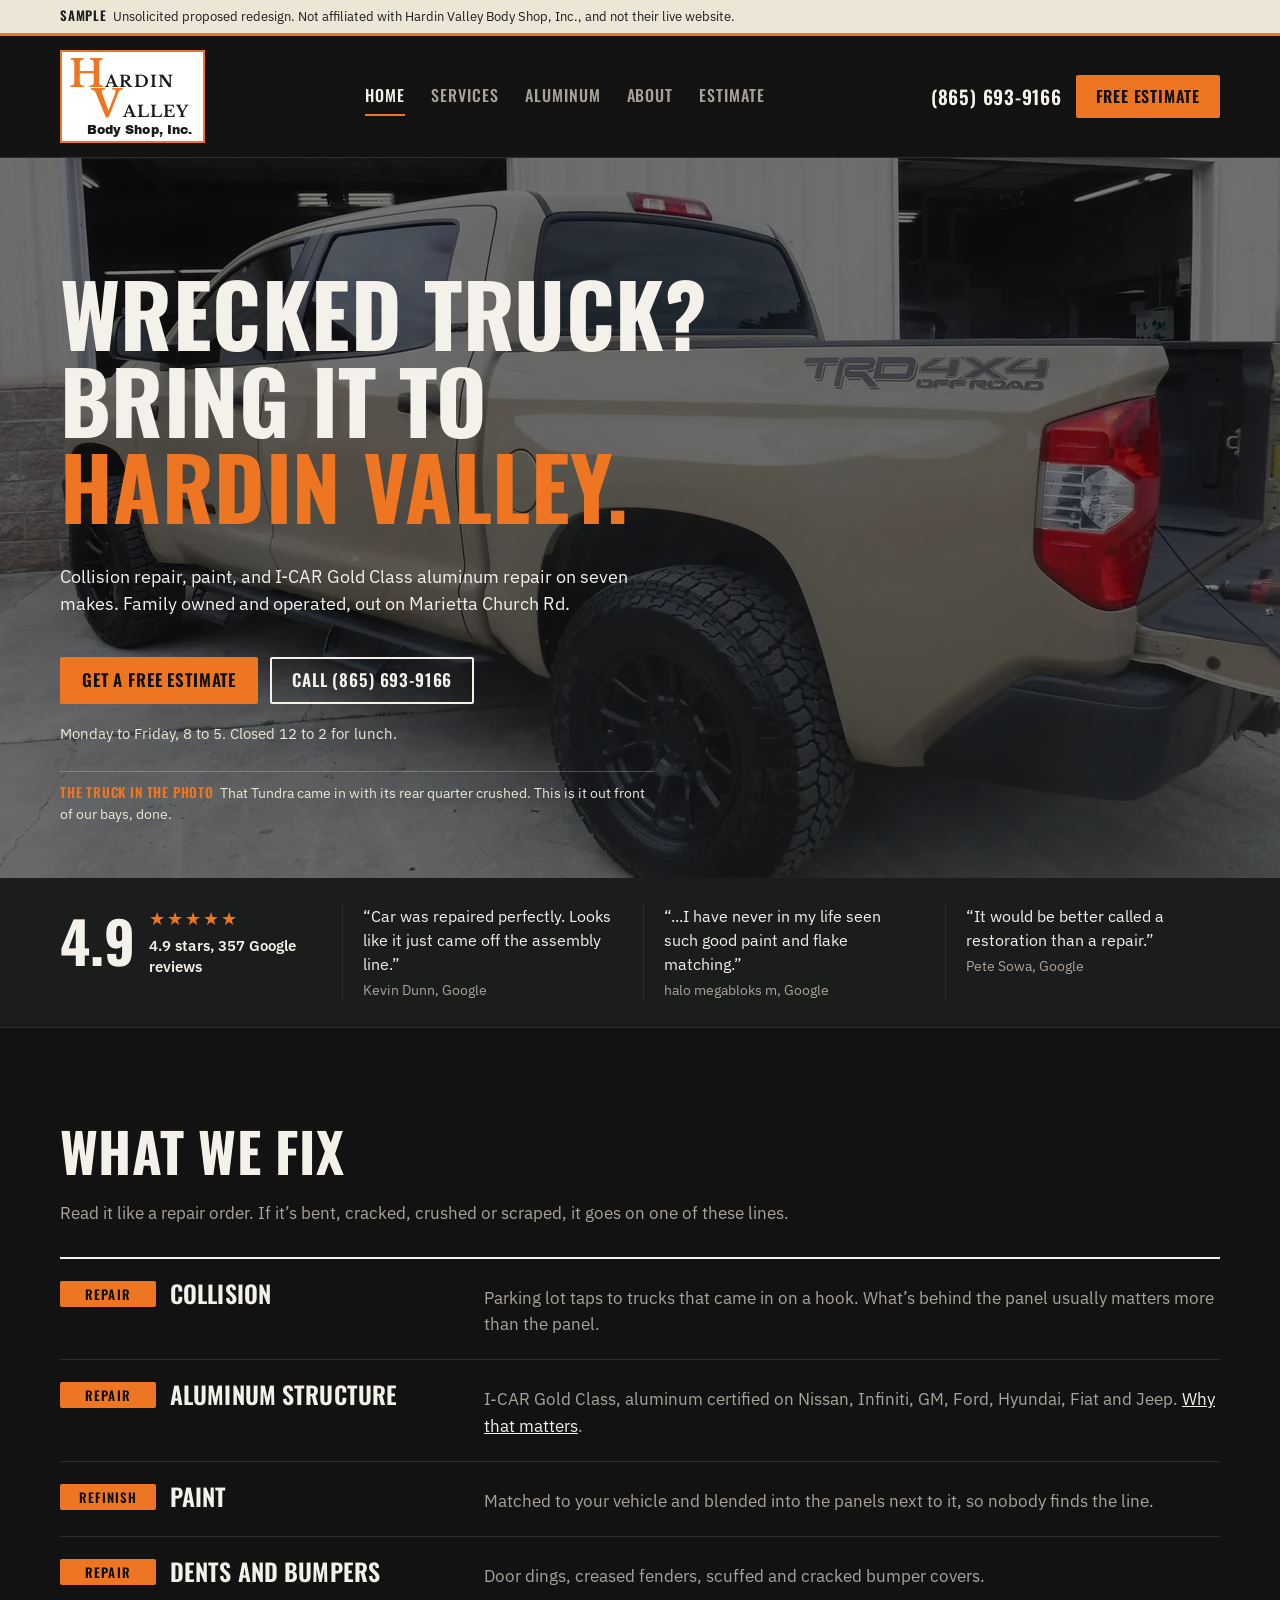
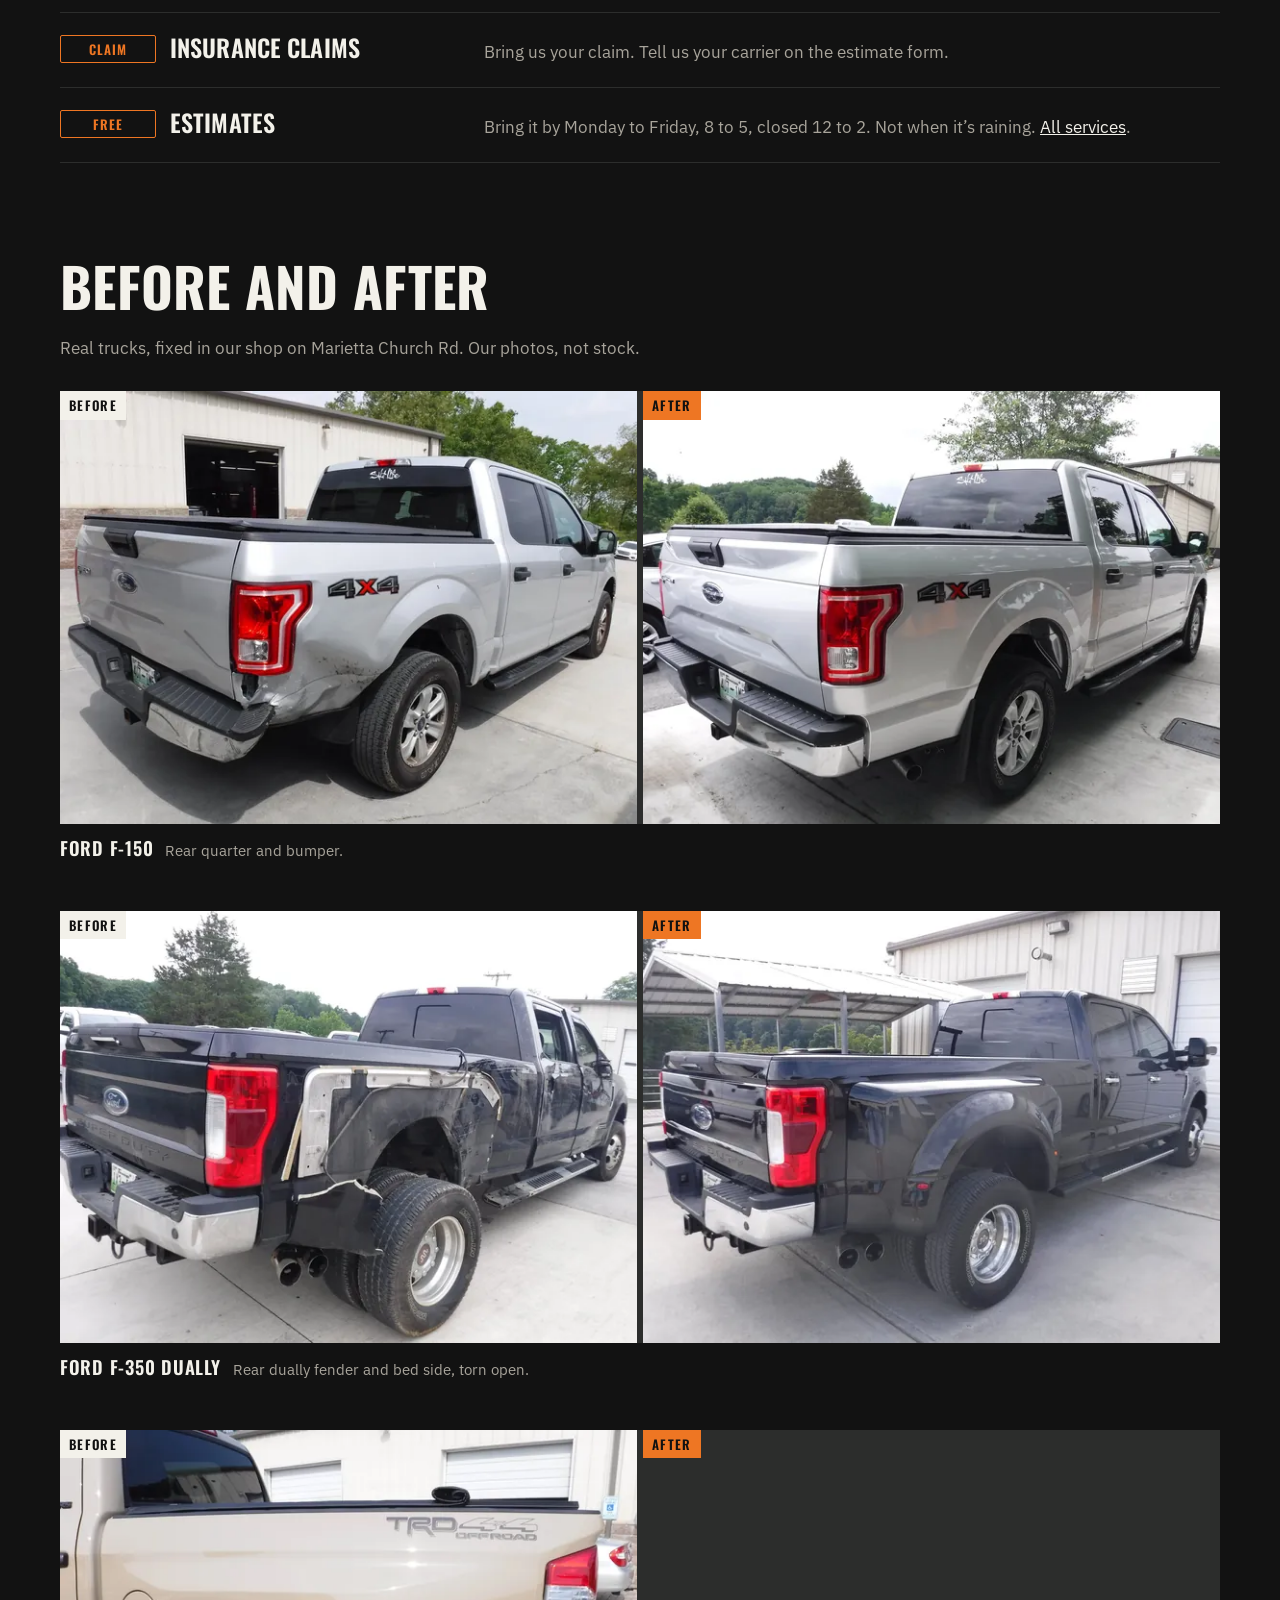
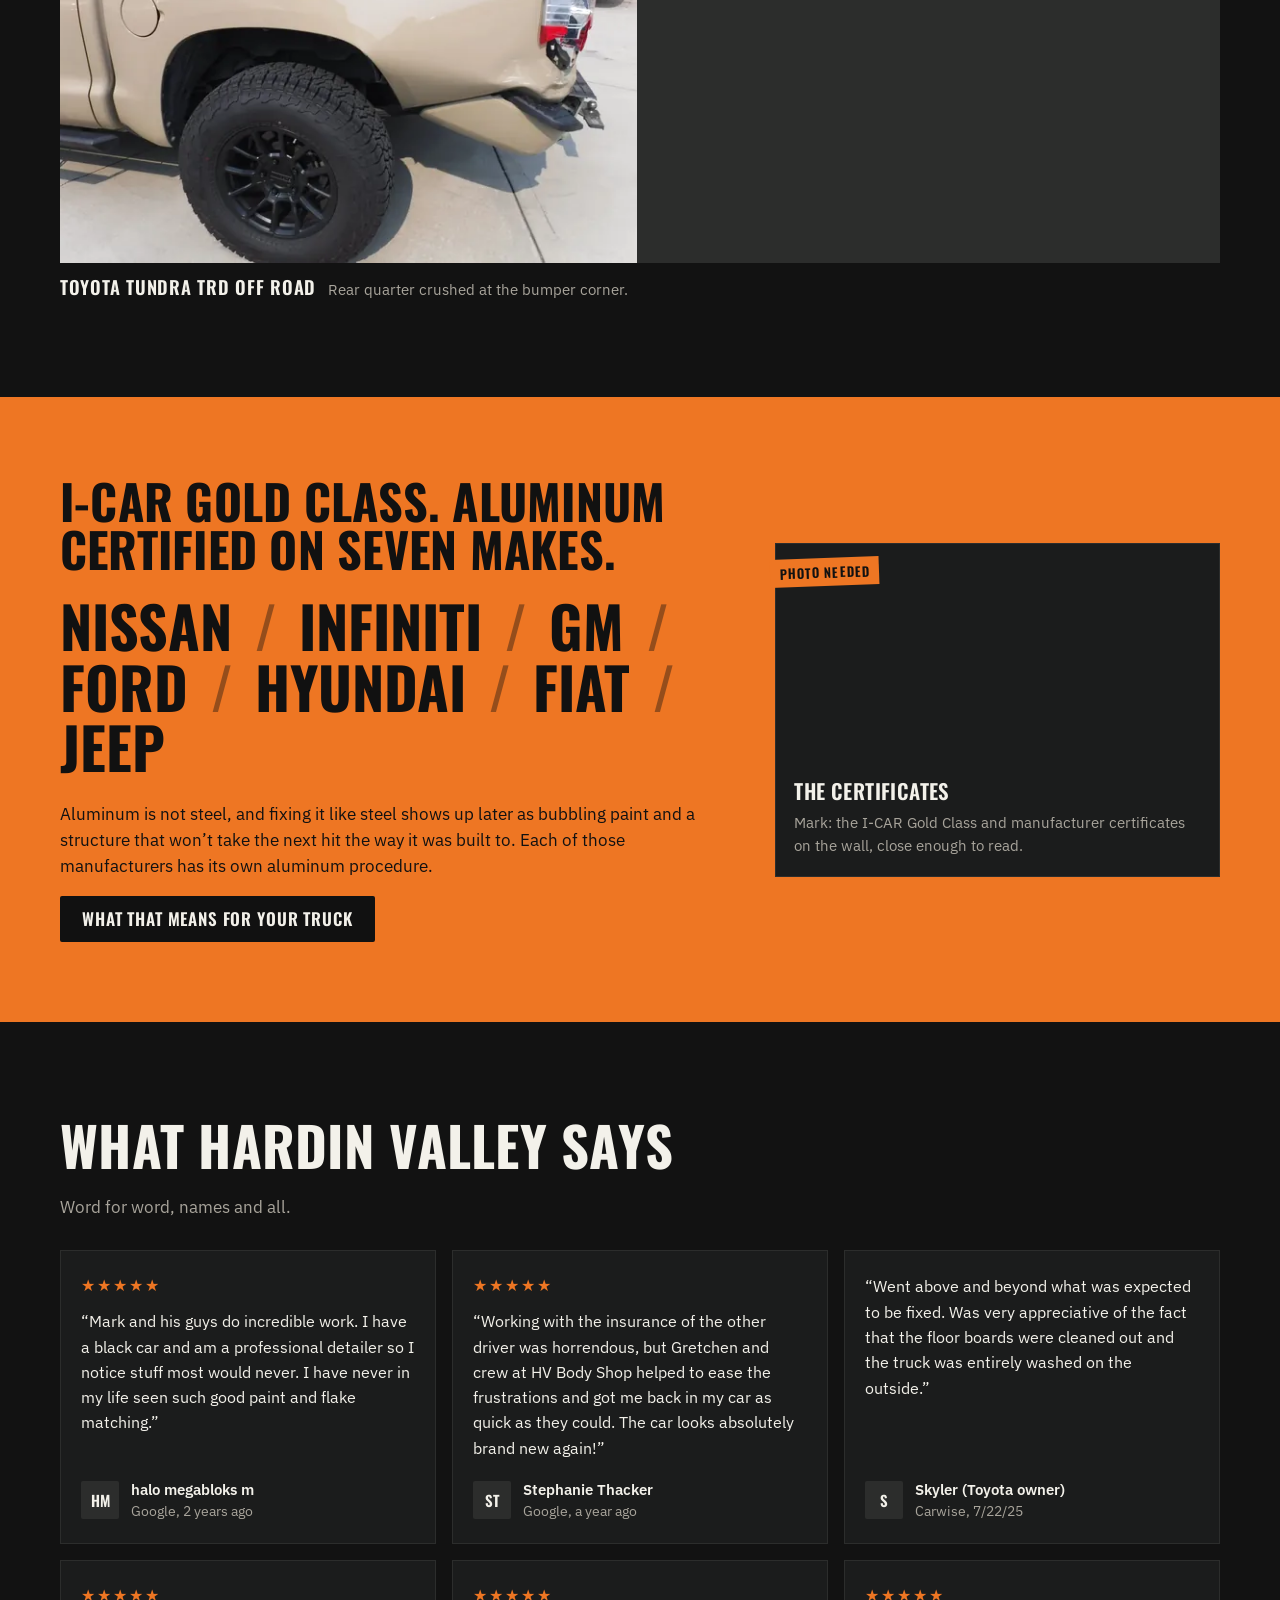
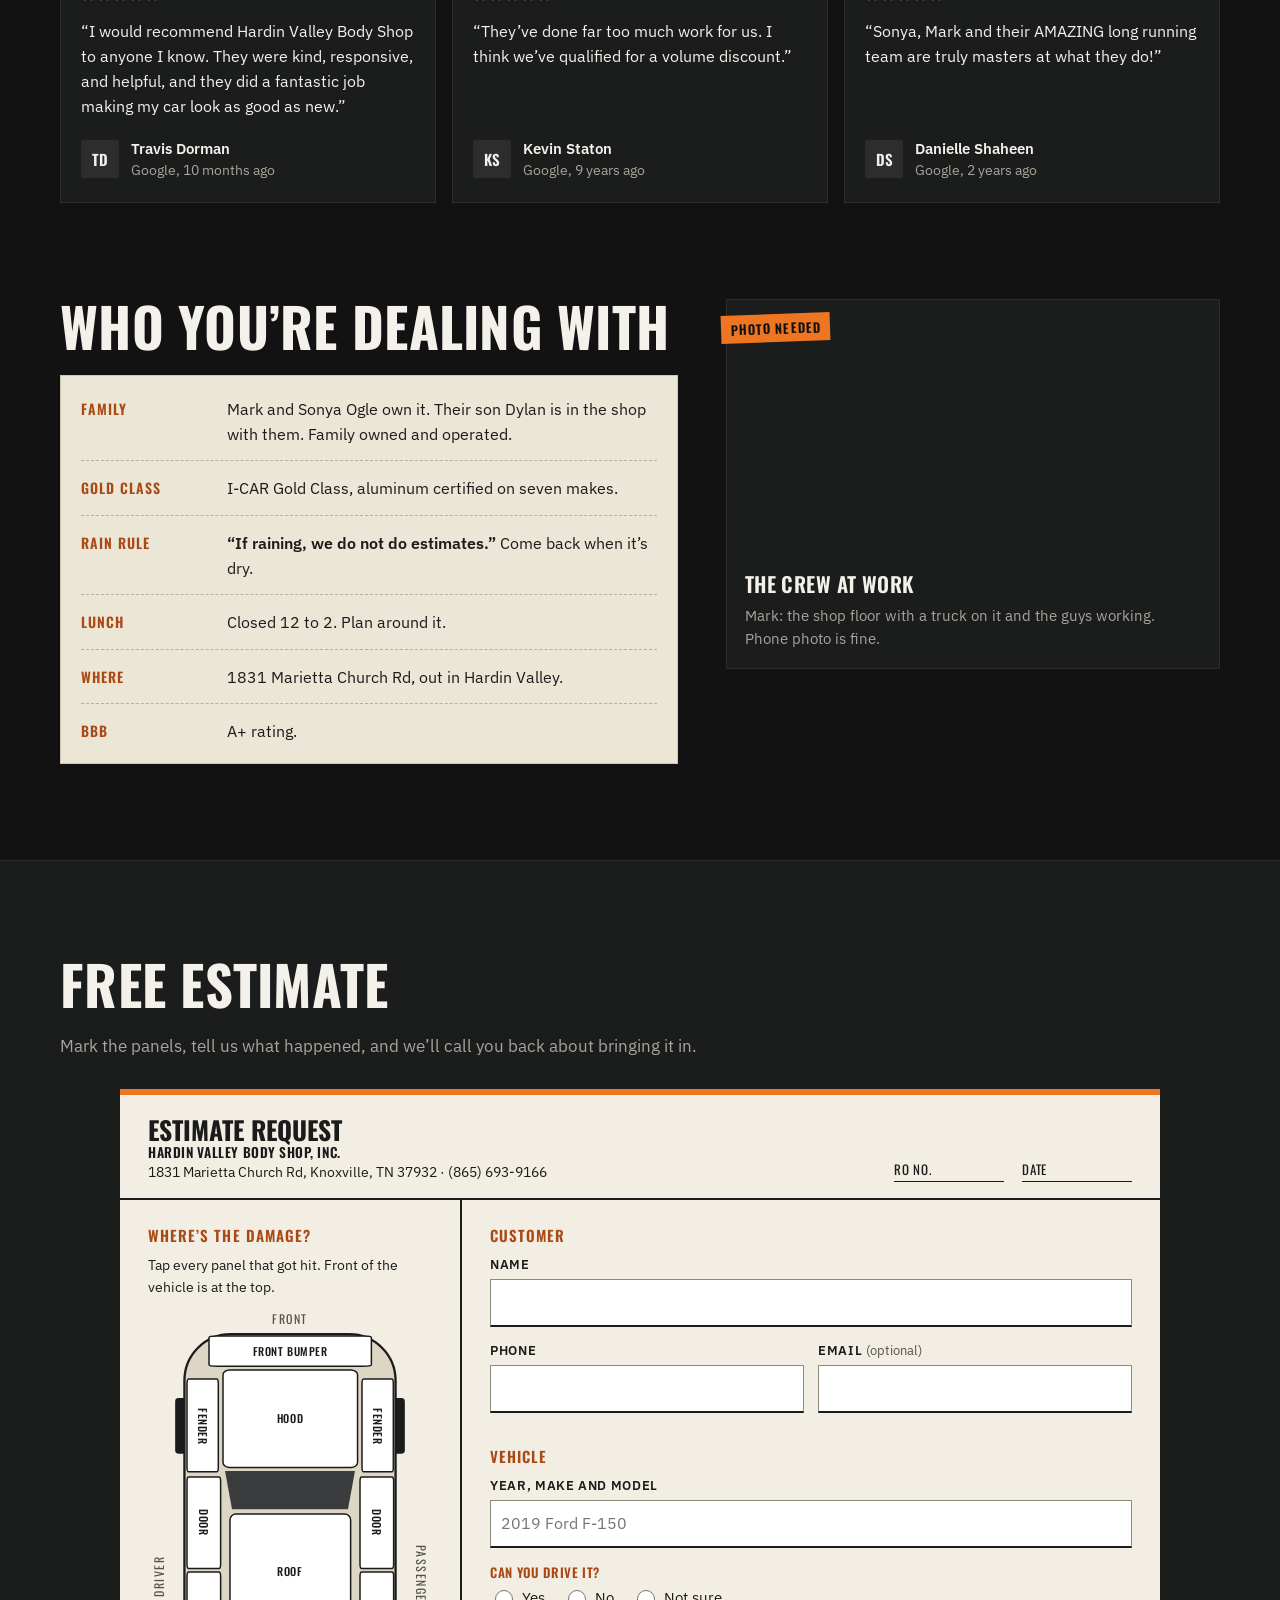
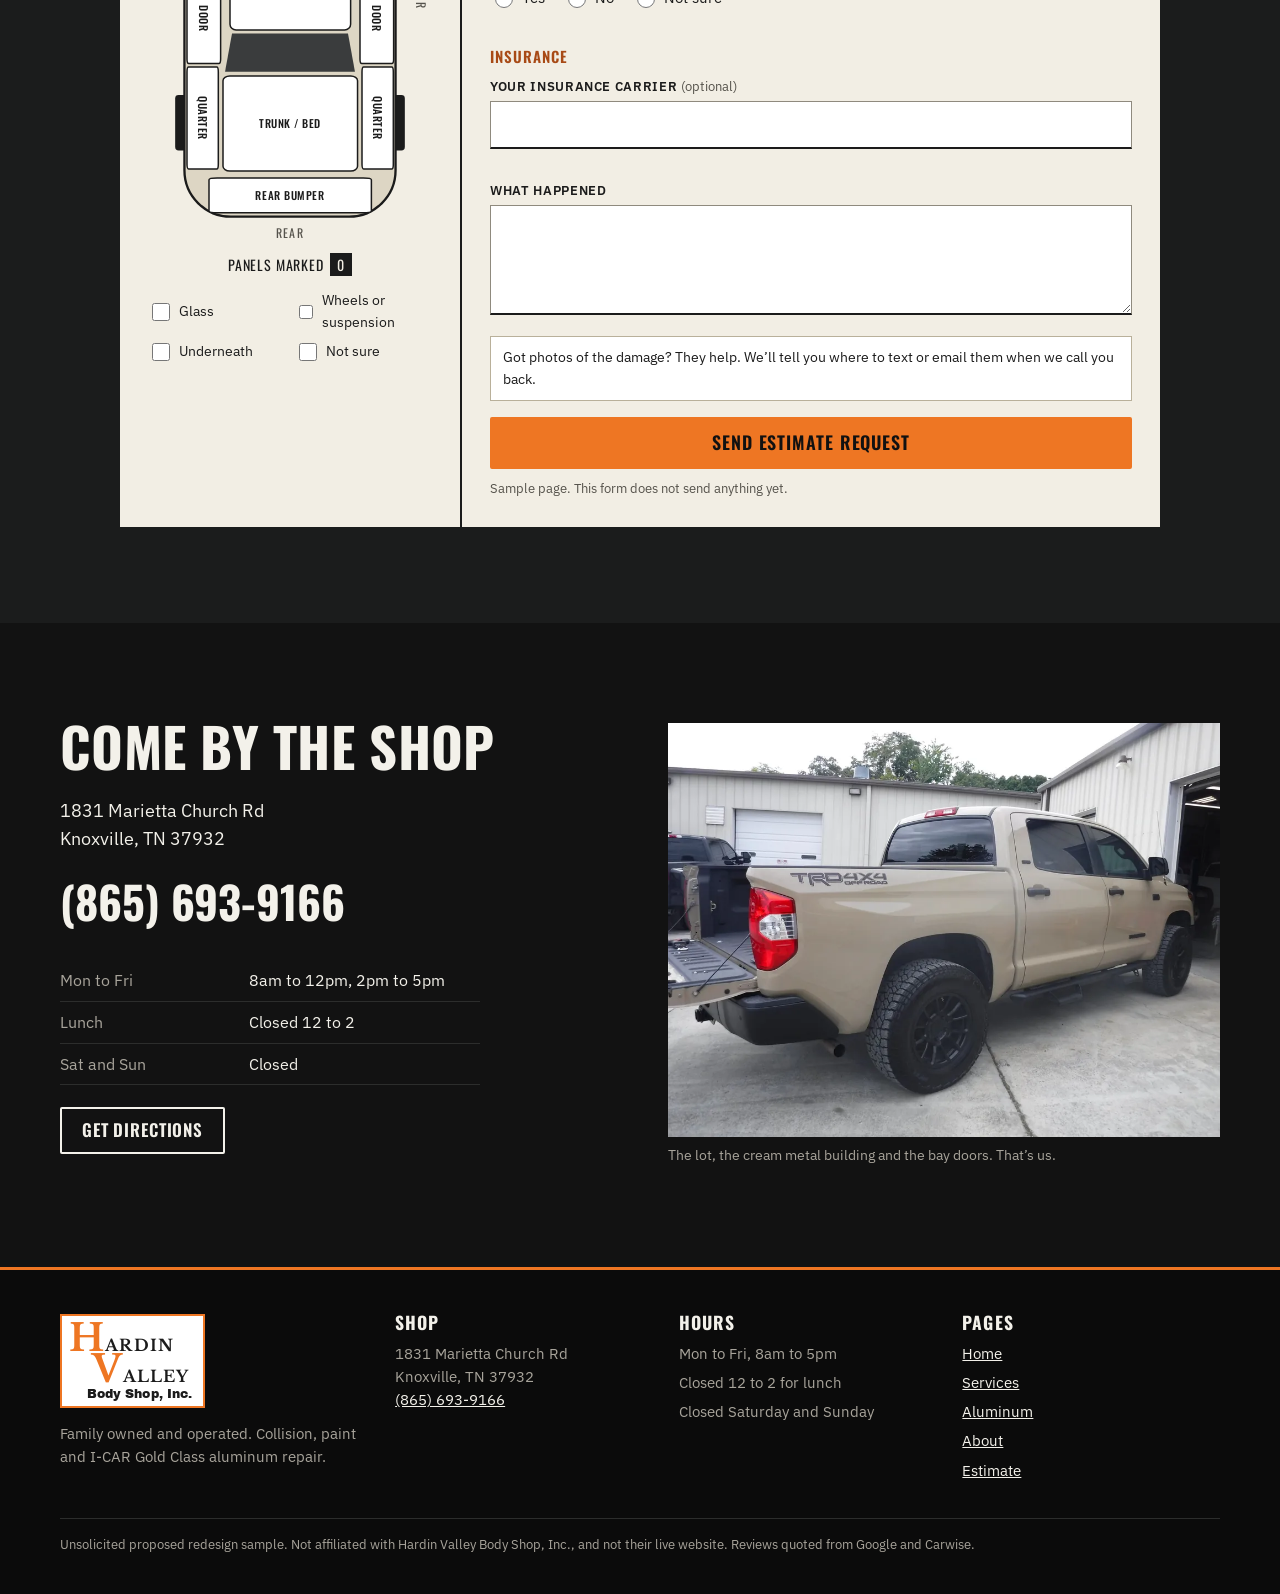
==== commit 00afcee1: "Promote v3 to the main link." ====
--- a/index.html
+++ b/index.html
@@ -4,177 +4,276 @@
 <meta charset="utf-8">
 <meta name="viewport" content="width=device-width, initial-scale=1">
 <meta name="robots" content="noindex, nofollow, noarchive">
-<title>Hardin Valley Body Shop | I-CAR Gold Class Aluminum and Collision Repair, Knoxville TN</title>
-<meta name="description" content="Family owned collision and aluminum repair in Knoxville. I-CAR Gold Class, aluminum certified on 7 makes. 4.9 stars across 357 Google reviews.">
+<title>Hardin Valley Body Shop, Inc. | Collision, Paint and Gold Class Aluminum Repair, Knoxville TN</title>
+<meta name="description" content="Family owned body shop on Marietta Church Rd in Hardin Valley, Knoxville. Collision repair, paint, and I-CAR Gold Class aluminum repair on seven makes. Free estimates.">
+<meta name="theme-color" content="#121212">
+<link rel="icon" href="data:,">
 <link rel="preconnect" href="https://fonts.googleapis.com">
 <link rel="preconnect" href="https://fonts.gstatic.com" crossorigin>
-<link href="https://fonts.googleapis.com/css2?family=Archivo:wght@400;600;700&amp;family=Archivo+Black&amp;display=swap" rel="stylesheet">
+<link rel="stylesheet" href="https://fonts.googleapis.com/css2?family=Archivo+Black&family=IBM+Plex+Sans:wght@400;600&family=Libre+Baskerville:wght@700&family=Oswald:wght@500;600;700&display=swap">
 <link rel="stylesheet" href="style.css">
 <script type="application/ld+json">
-{
-  "@context": "https://schema.org",
-  "@type": "AutoBodyShop",
-  "name": "Hardin Valley Body Shop, Inc.",
-  "telephone": "+1-865-693-9166",
-  "address": {
-    "@type": "PostalAddress",
-    "streetAddress": "1831 Marietta Church Rd",
-    "addressLocality": "Knoxville",
-    "addressRegion": "TN",
-    "postalCode": "37932",
-    "addressCountry": "US"
-  },
-  "aggregateRating": {
-    "@type": "AggregateRating",
-    "ratingValue": "4.9",
-    "reviewCount": "357",
-    "bestRating": "5"
-  },
-  "openingHoursSpecification": [
-    {
-      "@type": "OpeningHoursSpecification",
-      "dayOfWeek": ["Monday", "Tuesday", "Wednesday", "Thursday", "Friday"],
-      "opens": "08:00",
-      "closes": "12:00"
-    },
-    {
-      "@type": "OpeningHoursSpecification",
-      "dayOfWeek": ["Monday", "Tuesday", "Wednesday", "Thursday", "Friday"],
-      "opens": "14:00",
-      "closes": "17:00"
-    }
-  ]
-}
+{"@context":"https://schema.org","@type":"AutoBodyShop","name":"Hardin Valley Body Shop, Inc.",
+"telephone":"+1-865-693-9166",
+"address":{"@type":"PostalAddress","streetAddress":"1831 Marietta Church Rd","addressLocality":"Knoxville","addressRegion":"TN","postalCode":"37932","addressCountry":"US"},
+"openingHoursSpecification":[
+{"@type":"OpeningHoursSpecification","dayOfWeek":["Monday","Tuesday","Wednesday","Thursday","Friday"],"opens":"08:00","closes":"12:00"},
+{"@type":"OpeningHoursSpecification","dayOfWeek":["Monday","Tuesday","Wednesday","Thursday","Friday"],"opens":"14:00","closes":"17:00"}]}
 </script>
 </head>
 <body>
 <a class="skip" href="#main">Skip to main content</a>
-<div class="ribbon" role="note"><strong>Sample</strong> This is a proposed redesign built as a sample for Hardin Valley Body Shop. It is not affiliated with the business, not published, and not their live website.</div>
-<header class="band">
-  <div class="band-in">
-    <nav class="nav" aria-label="Main">
-      <ul>
-        <li><a href="services.html">Services</a></li>
-        <li><a href="aluminum-repair.html">Aluminum</a></li>
-        <li><a href="about.html">About</a></li>
-        <li><a href="estimate.html">Estimate</a></li>
-      </ul>
-    </nav>
-    <a class="mark" href="index.html" aria-current="page"><span class="mark-sm">Hardin Valley</span> <span class="mark-lg">Body Shop</span></a>
-    <a class="pill pill-line call" href="tel:+18656939166"><span class="call-word">Call </span>(865) 693-9166</a>
-  </div>
+<div class="ribbon" role="note"><div class="wrap"><strong>Sample</strong>Unsolicited proposed redesign. Not affiliated with Hardin Valley Body Shop, Inc., and not their live website.</div></div>
+<header class="site-head">
+<div class="wrap head-row">
+<a class="sign" href="index.html" aria-label="Hardin Valley Body Shop, Inc., home"><span class="sign-hv" aria-hidden="true"><span class="l1"><span class="cap">H</span>ARDIN</span><span class="l2"><span class="cap">V</span>ALLEY</span></span><span class="sign-inc" aria-hidden="true">Body Shop, Inc.</span></a>
+<nav class="main-nav" aria-label="Main"><ul><li><a href="index.html" aria-current="page">Home</a></li><li><a href="services.html">Services</a></li><li><a href="aluminum-repair.html">Aluminum</a></li><li><a href="about.html">About</a></li><li class="nav-est"><a href="estimate.html">Estimate</a></li></ul></nav>
+<div class="head-cta">
+<a class="head-phone" href="tel:+18656939166"><span class="num">(865) 693-9166</span><span class="call">Call</span></a>
+<a class="btn" href="estimate.html"><span class="lg-only">Free </span>estimate</a>
+</div>
+</div>
 </header>
 <main id="main">
-<section class="hero" aria-labelledby="page-title">
-  <h1 id="page-title" class="stack d"><span class="s1">Gold Class</span> <span class="s2">Aluminum</span> <span class="s3">Repair in Knoxville</span></h1>
-  <div class="stripe" aria-hidden="true"></div>
-  <div class="plate ">
-    <div class="plate-body">
-      <p class="plate-top">I-CAR Gold Class</p>
-      <p class="plate-num"><span class="n">7</span><span class="u">makes</span></p>
-      <p class="plate-mid">Aluminum certified</p>
-      <ul class="plate-list" aria-label="Certified makes"><li>Nissan</li><li>Infiniti</li><li>GM</li><li>Ford</li><li>Hyundai</li><li>Fiat</li><li>Jeep</li></ul>
-    </div>
-  </div>
-  <div class="hero-sub">
-    <p class="ring-row"><span class="ring">4.9<span aria-hidden="true">&#9733;</span><span class="sr-only"> stars</span></span><span class="ring-txt">357 Google reviews.<br>Family owned and operated.</span></p>
-    <a class="pill pill-ink" href="estimate.html">Get a free estimate</a>
-  </div>
-</section>
-
-<div class="marquee-wrap">
-  <p class="sr-only">Family owned. Gold Class certified. Free estimates.</p>
-  <div class="marquee" aria-hidden="true">
-    <div class="marquee-track"><span>Family owned.</span><span>Gold Class certified.</span><span>Free estimates.</span><span>Family owned.</span><span>Gold Class certified.</span><span>Free estimates.</span><span>Family owned.</span><span>Gold Class certified.</span><span>Free estimates.</span><span>Family owned.</span><span>Gold Class certified.</span><span>Free estimates.</span></div>
-  </div>
-</div>
-
-<section class="lineup" aria-labelledby="lineup-h">
-  <h2 id="lineup-h" class="sr-only">What we fix</h2>
-  <a class="pill pill-ink lineup-l" href="services.html">See all services</a>
-  <div class="tins">
-    <a class="tin tin-red" href="services.html#collision">
-      <span class="tin-brand">HV Body Shop</span>
-      <h3 class="d">Collision</h3>
-      <p>Parking-lot taps to towed-in wrecks.</p>
-    </a>
-    <a class="tin tin-gold" href="aluminum-repair.html">
-      <span class="tin-brand">I-CAR Gold Class</span>
-      <span class="tin-proof" aria-hidden="true">7</span>
-      <h3 class="d">Aluminum</h3>
-      <p>Seven makes. Certified on every one.</p>
-    </a>
-    <a class="tin tin-blue" href="services.html#paint">
-      <span class="tin-brand">HV Body Shop</span>
-      <h3 class="d">Paint</h3>
-      <p>Matched, blended, and gone.</p>
-    </a>
-  </div>
-  <a class="pill pill-ink lineup-r" href="estimate.html">Get an estimate</a>
-</section>
-
-<section class="certs" aria-labelledby="certs-h">
-  <h2 id="certs-h" class="certs-label">Certified for</h2>
-  <ul class="certs-list" aria-label="Aluminum certified makes"><li>Nissan</li><li>Infiniti</li><li>GM</li><li>Ford</li><li>Hyundai</li><li>Fiat</li><li>Jeep</li></ul>
-  <a class="pill pill-line-ink" href="aluminum-repair.html">What that means</a>
-</section>
-
-<section class="strip" aria-labelledby="strip-h">
-  <h2 id="strip-h" class="sr-only">The shop</h2>
-  <div class="blk b-blue w3"><p class="big">4.9 <span aria-hidden="true">&#9733;</span><span class="sr-only">stars</span></p><p class="sm">Across 357 Google reviews.</p></div>
-  <div class="blk b-gold w2"><p class="big">A+</p><p class="sm">BBB rating.</p></div>
-  <div class="blk b-ink w4"><p class="mid">Family owned.</p><p class="sm">Mark, Sonya and their son Dylan Ogle.</p></div>
-  <div class="blk b-red w3"><p class="mid">Closed 12 to 2.</p><p class="sm">Lunch. Plan around it.</p></div>
-  <div class="blk b-con w4 span2"><p class="mid">&quot;If raining, we do not do estimates.&quot;</p><p class="sm">House rule. Come back when it's dry.</p></div>
-</section>
-
-<section class="photos" aria-label="Photo spots for the shop">
-  <div class="ph pw4"><p class="ph-tag">Photo needed</p><p class="ph-what">The shop front</p><p class="ph-note">Mark: a wide shot of the building from the road, sign readable. Morning light is best.</p></div>
-  <div class="ph pw3"><p class="ph-tag">Photo needed</p><p class="ph-what">The bays</p><p class="ph-note">Mark: the work floor with cars in it and the crew working.</p></div>
-  <div class="ph pw3"><p class="ph-tag">Photo needed</p><p class="ph-what">Before</p><p class="ph-note">Mark: a real repair, before. Same angle as the after shot.</p></div>
-  <div class="ph pw3"><p class="ph-tag">Photo needed</p><p class="ph-what">After</p><p class="ph-note">Mark: the same repair, done. Same angle, same spot.</p></div>
-</section>
-
-<section class="contact" aria-labelledby="contact-h">
-  <div class="contact-copy">
-    <h2 id="contact-h" class="d">Free<br>estimate.</h2>
-    <p>Tell us what happened. We'll call you back about bringing it in.</p>
-    <p>Mon to Fri, 8 to 5. Closed 12 to 2.</p>
-    <p class="big-phone"><a href="tel:+18656939166">(865) 693-9166</a></p>
-  </div>
-  <form class="form" action="#" method="post">
-    <div class="two">
-      <div class="field"><label for="q-name">Your name</label><input id="q-name" name="name" type="text" autocomplete="name" required></div>
-      <div class="field"><label for="q-phone">Phone</label><input id="q-phone" name="phone" type="tel" autocomplete="tel" required></div>
-    </div>
-    <div class="field"><label for="q-vehicle">Year, make and model</label><input id="q-vehicle" name="vehicle" type="text" placeholder="2017 Ford F-150"></div>
-    <div class="field"><label for="q-what">What happened</label><textarea id="q-what" name="details" rows="4"></textarea></div>
-    <button class="pill pill-ink" type="submit">Send it</button>
-    <p class="form-note">Sample page. This form does not send anything yet. Longer version with insurance details on the <a href="estimate.html">estimate page</a>.</p>
-  </form>
+
+<section class="hero" aria-labelledby="hero-h">
+<div class="hero-img"><img src="img/tundra-after-bays-1280.webp" srcset="img/tundra-after-bays-800.webp 800w, img/tundra-after-bays-1280.webp 1280w, img/tundra-after-bays-1920.webp 1920w" sizes="100vw" width="1920" height="1440" alt="Repaired tan Toyota Tundra TRD Off Road crew cab parked in front of the open bay doors at Hardin Valley Body Shop" fetchpriority="high"></div>
+<div class="wrap hero-body">
+<h1 id="hero-h">Wrecked truck? Bring it to <span class="o">Hardin Valley.</span></h1>
+<p class="hero-sub">Collision repair, paint, and I-CAR Gold Class aluminum repair on seven makes. Family owned and operated, out on Marietta Church Rd.</p>
+<div class="cta-row">
+<a class="btn" href="estimate.html">Get a free estimate</a>
+<a class="btn btn-ghost" href="tel:+18656939166">Call (865) 693-9166</a>
+</div>
+<p class="hero-hours">Monday to Friday, 8 to 5. Closed 12 to 2 for lunch.</p>
+<p class="hero-note"><b>The truck in the photo</b>That Tundra came in with its rear quarter crushed. This is it out front of our bays, done.</p>
+</div>
+</section>
+
+<section class="gstrip" aria-labelledby="g-h">
+<div class="wrap gstrip-row">
+<div class="score">
+<span class="score-num">4.9</span>
+<div><span class="stars" aria-hidden="true">&#9733;&#9733;&#9733;&#9733;&#9733;</span><h2 id="g-h" class="score-txt" style="font-family:var(--body);text-transform:none;font-weight:400;font-size:15px;margin:2px 0 0;line-height:1.4"><strong>4.9 stars, 357 Google reviews</strong></h2></div>
+</div>
+<ul class="quick">
+<li><q>Car was repaired perfectly. Looks like it just came off the assembly line.</q><cite>Kevin Dunn, Google</cite></li>
+<li><q>...I have never in my life seen such good paint and flake matching.</q><cite>halo megabloks m, Google</cite></li>
+<li><q>It would be better called a restoration than a repair.</q><cite>Pete Sowa, Google</cite></li>
+</ul>
+</div>
+</section>
+
+<section class="sec" aria-labelledby="svc-h">
+<div class="wrap">
+<div class="sec-head">
+<h2 id="svc-h">What we fix</h2>
+<p>Read it like a repair order. If it&rsquo;s bent, cracked, crushed or scraped, it goes on one of these lines.</p>
+</div>
+<ul class="ro-lines">
+<li><span class="ro-op">Repair</span><h3>Collision</h3><p>Parking lot taps to trucks that came in on a hook. What&rsquo;s behind the panel usually matters more than the panel.</p></li>
+<li><span class="ro-op">Repair</span><h3>Aluminum structure</h3><p>I-CAR Gold Class, aluminum certified on Nissan, Infiniti, GM, Ford, Hyundai, Fiat and Jeep. <a href="aluminum-repair.html">Why that matters</a>.</p></li>
+<li><span class="ro-op">Refinish</span><h3>Paint</h3><p>Matched to your vehicle and blended into the panels next to it, so nobody finds the line.</p></li>
+<li><span class="ro-op">Repair</span><h3>Dents and bumpers</h3><p>Door dings, creased fenders, scuffed and cracked bumper covers.</p></li>
+<li><span class="ro-op alt">Claim</span><h3>Insurance claims</h3><p>Bring us your claim. Tell us your carrier on the estimate form.</p></li>
+<li><span class="ro-op alt">Free</span><h3>Estimates</h3><p>Bring it by Monday to Friday, 8 to 5, closed 12 to 2. Not when it&rsquo;s raining. <a href="services.html">All services</a>.</p></li>
+</ul>
+</div>
+</section>
+
+<section class="sec" style="padding-top:0" aria-labelledby="ba-h">
+<div class="wrap">
+<div class="sec-head">
+<h2 id="ba-h">Before and after</h2>
+<p>Real trucks, fixed in our shop on Marietta Church Rd. Our photos, not stock.</p>
+</div>
+<div class="ba-list">
+<figure class="ba">
+<div class="ba-pair">
+<div class="ba-shot"><img src="img/f150-before-1000.webp" srcset="img/f150-before-600.webp 600w, img/f150-before-1000.webp 1000w" sizes="(min-width: 1200px) 600px, (min-width: 900px) 50vw, 50vw" width="1000" height="750" alt="Silver Ford F-150 4x4 before repair, rear bumper crushed and rear quarter panel dented" loading="lazy" decoding="async"><span class="tag tag-before">Before</span></div>
+<div class="ba-shot"><img src="img/f150-after-1000.webp" srcset="img/f150-after-600.webp 600w, img/f150-after-1000.webp 1000w" sizes="(min-width: 1200px) 600px, (min-width: 900px) 50vw, 50vw" width="1000" height="750" alt="The same silver Ford F-150 after repair, rear bumper and quarter panel straight and refinished" loading="lazy" decoding="async"><span class="tag tag-after">After</span></div>
+</div>
+<figcaption><b>Ford F-150</b> Rear quarter and bumper.</figcaption>
+</figure>
+<figure class="ba">
+<div class="ba-pair">
+<div class="ba-shot"><img src="img/f350-before-1000.webp" srcset="img/f350-before-600.webp 600w, img/f350-before-1000.webp 1000w" sizes="(min-width: 1200px) 600px, (min-width: 900px) 50vw, 50vw" width="1000" height="750" alt="Black Ford F-350 dually before repair, rear dually fender and bed side torn away" loading="lazy" decoding="async"><span class="tag tag-before">Before</span></div>
+<div class="ba-shot"><img src="img/f350-after-1000.webp" srcset="img/f350-after-600.webp 600w, img/f350-after-1000.webp 1000w" sizes="(min-width: 1200px) 600px, (min-width: 900px) 50vw, 50vw" width="1000" height="750" alt="The same black Ford F-350 dually after repair, rear fender and bed side rebuilt and painted" loading="lazy" decoding="async"><span class="tag tag-after">After</span></div>
+</div>
+<figcaption><b>Ford F-350 dually</b> Rear dually fender and bed side, torn open.</figcaption>
+</figure>
+<figure class="ba">
+<div class="ba-pair">
+<div class="ba-shot"><img src="img/tundra-before-1000.webp" srcset="img/tundra-before-600.webp 600w, img/tundra-before-1000.webp 1000w" sizes="(min-width: 1200px) 600px, (min-width: 900px) 50vw, 50vw" width="1000" height="750" alt="Tan Toyota Tundra TRD Off Road before repair, rear quarter and bumper corner crushed" loading="lazy" decoding="async"><span class="tag tag-before">Before</span></div>
+<div class="ba-shot"><img src="img/tundra-after-bays-1280.webp" srcset="img/tundra-after-bays-800.webp 800w, img/tundra-after-bays-1280.webp 1280w" sizes="(min-width: 1200px) 600px, (min-width: 900px) 50vw, 50vw" width="1000" height="750" alt="The same tan Toyota Tundra after repair, parked in front of the shop bay doors" loading="lazy" decoding="async"><span class="tag tag-after">After</span></div>
+</div>
+<figcaption><b>Toyota Tundra TRD Off Road</b> Rear quarter crushed at the bumper corner.</figcaption>
+</figure>
+</div>
+</div>
+</section>
+
+<section class="gold" aria-labelledby="gold-h">
+<div class="wrap gold-grid">
+<div>
+<h2 id="gold-h">I-CAR Gold Class. Aluminum certified on seven makes.</h2>
+<ul class="makes" aria-label="Aluminum certified makes">
+<li>Nissan</li><li>Infiniti</li><li>GM</li><li>Ford</li><li>Hyundai</li><li>Fiat</li><li>Jeep</li>
+</ul>
+<p>Aluminum is not steel, and fixing it like steel shows up later as bubbling paint and a structure that won&rsquo;t take the next hit the way it was built to. Each of those manufacturers has its own aluminum procedure.</p>
+<a class="btn btn-dark" href="aluminum-repair.html">What that means for your truck</a>
+</div>
+<figure class="need"><span class="tape">Photo needed</span><strong>The certificates</strong><p>Mark: the I-CAR Gold Class and manufacturer certificates on the wall, close enough to read.</p></figure>
+</div>
+</section>
+
+<section class="sec" aria-labelledby="rev-h">
+<div class="wrap">
+<div class="sec-head">
+<h2 id="rev-h">What Hardin Valley says</h2>
+<p>Word for word, names and all.</p>
+</div>
+<div class="reviews">
+<figure class="review"><span class="stars" aria-hidden="true">&#9733;&#9733;&#9733;&#9733;&#9733;</span><blockquote><p>&ldquo;Mark and his guys do incredible work. I have a black car and am a professional detailer so I notice stuff most would never. I have never in my life seen such good paint and flake matching.&rdquo;</p></blockquote><footer><span class="initials" aria-hidden="true">HM</span><span><strong>halo megabloks m</strong>Google, 2 years ago</span></footer></figure>
+<figure class="review"><span class="stars" aria-hidden="true">&#9733;&#9733;&#9733;&#9733;&#9733;</span><blockquote><p>&ldquo;Working with the insurance of the other driver was horrendous, but Gretchen and crew at HV Body Shop helped to ease the frustrations and got me back in my car as quick as they could. The car looks absolutely brand new again!&rdquo;</p></blockquote><footer><span class="initials" aria-hidden="true">ST</span><span><strong>Stephanie Thacker</strong>Google, a year ago</span></footer></figure>
+<figure class="review"><blockquote><p>&ldquo;Went above and beyond what was expected to be fixed. Was very appreciative of the fact that the floor boards were cleaned out and the truck was entirely washed on the outside.&rdquo;</p></blockquote><footer><span class="initials" aria-hidden="true">S</span><span><strong>Skyler (Toyota owner)</strong>Carwise, 7/22/25</span></footer></figure>
+<figure class="review"><span class="stars" aria-hidden="true">&#9733;&#9733;&#9733;&#9733;&#9733;</span><blockquote><p>&ldquo;I would recommend Hardin Valley Body Shop to anyone I know. They were kind, responsive, and helpful, and they did a fantastic job making my car look as good as new.&rdquo;</p></blockquote><footer><span class="initials" aria-hidden="true">TD</span><span><strong>Travis Dorman</strong>Google, 10 months ago</span></footer></figure>
+<figure class="review"><span class="stars" aria-hidden="true">&#9733;&#9733;&#9733;&#9733;&#9733;</span><blockquote><p>&ldquo;They&rsquo;ve done far too much work for us. I think we&rsquo;ve qualified for a volume discount.&rdquo;</p></blockquote><footer><span class="initials" aria-hidden="true">KS</span><span><strong>Kevin Staton</strong>Google, 9 years ago</span></footer></figure>
+<figure class="review"><span class="stars" aria-hidden="true">&#9733;&#9733;&#9733;&#9733;&#9733;</span><blockquote><p>&ldquo;Sonya, Mark and their AMAZING long running team are truly masters at what they do!&rdquo;</p></blockquote><footer><span class="initials" aria-hidden="true">DS</span><span><strong>Danielle Shaheen</strong>Google, 2 years ago</span></footer></figure>
+</div>
+</div>
+</section>
+
+<section class="sec" style="padding-top:0" aria-labelledby="why-h">
+<div class="wrap why-grid">
+<div>
+<h2 id="why-h">Who you&rsquo;re dealing with</h2>
+<dl class="plate">
+<div><dt>Family</dt><dd>Mark and Sonya Ogle own it. Their son Dylan is in the shop with them. Family owned and operated.</dd></div>
+<div><dt>Gold Class</dt><dd>I-CAR Gold Class, aluminum certified on seven makes.</dd></div>
+<div><dt>Rain rule</dt><dd><q>If raining, we do not do estimates.</q> Come back when it&rsquo;s dry.</dd></div>
+<div><dt>Lunch</dt><dd>Closed 12 to 2. Plan around it.</dd></div>
+<div><dt>Where</dt><dd>1831 Marietta Church Rd, out in Hardin Valley.</dd></div>
+<div><dt>BBB</dt><dd>A+ rating.</dd></div>
+</dl>
+</div>
+<figure class="need"><span class="tape">Photo needed</span><strong>The crew at work</strong><p>Mark: the shop floor with a truck on it and the guys working. Phone photo is fine.</p></figure>
+</div>
+</section>
+
+<section class="sec estimate-sec" id="estimate" aria-labelledby="est-h">
+<div class="wrap">
+<div class="sec-head">
+<h2 id="est-h">Free estimate</h2>
+<p>Mark the panels, tell us what happened, and we&rsquo;ll call you back about bringing it in.</p>
+</div>
+<form class="ro marked" action="estimate.html#sent" method="get" aria-labelledby="h-title">
+<div class="ro-top">
+<div>
+<p class="ro-title" id="h-title">Estimate request</p>
+<p class="ro-shop"><b>Hardin Valley Body Shop, Inc.</b><br>1831 Marietta Church Rd, Knoxville, TN 37932 &middot; (865) 693-9166</p>
+</div>
+<div class="ro-meta" aria-hidden="true"><span>RO no.</span><span>Date</span></div>
+</div>
+<div class="ro-body">
+<div class="ro-col">
+<fieldset>
+<legend>Where&rsquo;s the damage?</legend>
+<p class="damage-help">Tap every panel that got hit. Front of the vehicle is at the top.</p>
+<div class="car-wrap">
+<span class="end-lbl" aria-hidden="true">Front</span>
+<span class="side-lbl left" aria-hidden="true">Driver</span>
+<div class="car">
+<svg class="car-outline" viewBox="0 0 200 420" aria-hidden="true" focusable="false">
+<rect x="1" y="56" width="10" height="48" rx="3" fill="#1b1b1b"/>
+<rect x="189" y="56" width="10" height="48" rx="3" fill="#1b1b1b"/>
+<rect x="1" y="312" width="10" height="48" rx="3" fill="#1b1b1b"/>
+<rect x="189" y="312" width="10" height="48" rx="3" fill="#1b1b1b"/>
+<rect x="9" y="1" width="182" height="416" rx="40" fill="#ddd6c4" stroke="#1b1b1b" stroke-width="2"/>
+<path d="M44 119 L156 119 L150 152 L50 152 Z" fill="#3a3c3d"/>
+<path d="M50 259 L150 259 L156 292 L44 292 Z" fill="#3a3c3d"/>
+</svg>
+<label class="panel" style="left:15.0%;top:0.71%;width:70.0%;height:6.19%"><input type="checkbox" name="damage" value="Front bumper"><svg viewBox="0 0 100 100" preserveAspectRatio="none" aria-hidden="true" focusable="false"><rect x="0" y="0" width="100" height="100" rx="5" vector-effect="non-scaling-stroke"/></svg><span class="pname" aria-hidden="true">Front bumper</span><span class="sr-only">Front bumper</span></label><label class="panel" style="left:21.0%;top:7.62%;width:58.0%;height:20.00%"><input type="checkbox" name="damage" value="Hood"><svg viewBox="0 0 100 100" preserveAspectRatio="none" aria-hidden="true" focusable="false"><rect x="0" y="0" width="100" height="100" rx="5" vector-effect="non-scaling-stroke"/></svg><span class="pname" aria-hidden="true">Hood</span><span class="sr-only">Hood</span></label><label class="panel v" style="left:5.5%;top:9.52%;width:13.5%;height:19.05%"><input type="checkbox" name="damage" value="Driver front fender"><svg viewBox="0 0 100 100" preserveAspectRatio="none" aria-hidden="true" focusable="false"><rect x="0" y="0" width="100" height="100" rx="5" vector-effect="non-scaling-stroke"/></svg><span class="pname" aria-hidden="true">Fender</span><span class="sr-only">Driver front fender</span></label><label class="panel v" style="left:81.0%;top:9.52%;width:13.5%;height:19.05%"><input type="checkbox" name="damage" value="Passenger front fender"><svg viewBox="0 0 100 100" preserveAspectRatio="none" aria-hidden="true" focusable="false"><rect x="0" y="0" width="100" height="100" rx="5" vector-effect="non-scaling-stroke"/></svg><span class="pname" aria-hidden="true">Fender</span><span class="sr-only">Passenger front fender</span></label><label class="panel v" style="left:5.5%;top:29.52%;width:14.5%;height:18.81%"><input type="checkbox" name="damage" value="Driver front door"><svg viewBox="0 0 100 100" preserveAspectRatio="none" aria-hidden="true" focusable="false"><rect x="0" y="0" width="100" height="100" rx="5" vector-effect="non-scaling-stroke"/></svg><span class="pname" aria-hidden="true">Door</span><span class="sr-only">Driver front door</span></label><label class="panel v" style="left:80.0%;top:29.52%;width:14.5%;height:18.81%"><input type="checkbox" name="damage" value="Passenger front door"><svg viewBox="0 0 100 100" preserveAspectRatio="none" aria-hidden="true" focusable="false"><rect x="0" y="0" width="100" height="100" rx="5" vector-effect="non-scaling-stroke"/></svg><span class="pname" aria-hidden="true">Door</span><span class="sr-only">Passenger front door</span></label><label class="panel" style="left:24.0%;top:37.14%;width:52.0%;height:23.81%"><input type="checkbox" name="damage" value="Roof"><svg viewBox="0 0 100 100" preserveAspectRatio="none" aria-hidden="true" focusable="false"><rect x="0" y="0" width="100" height="100" rx="5" vector-effect="non-scaling-stroke"/></svg><span class="pname" aria-hidden="true">Roof</span><span class="sr-only">Roof</span></label><label class="panel v" style="left:5.5%;top:49.05%;width:14.5%;height:18.81%"><input type="checkbox" name="damage" value="Driver rear door"><svg viewBox="0 0 100 100" preserveAspectRatio="none" aria-hidden="true" focusable="false"><rect x="0" y="0" width="100" height="100" rx="5" vector-effect="non-scaling-stroke"/></svg><span class="pname" aria-hidden="true">Door</span><span class="sr-only">Driver rear door</span></label><label class="panel v" style="left:80.0%;top:49.05%;width:14.5%;height:18.81%"><input type="checkbox" name="damage" value="Passenger rear door"><svg viewBox="0 0 100 100" preserveAspectRatio="none" aria-hidden="true" focusable="false"><rect x="0" y="0" width="100" height="100" rx="5" vector-effect="non-scaling-stroke"/></svg><span class="pname" aria-hidden="true">Door</span><span class="sr-only">Passenger rear door</span></label><label class="panel v" style="left:5.5%;top:68.57%;width:13.5%;height:20.95%"><input type="checkbox" name="damage" value="Driver rear quarter panel"><svg viewBox="0 0 100 100" preserveAspectRatio="none" aria-hidden="true" focusable="false"><rect x="0" y="0" width="100" height="100" rx="5" vector-effect="non-scaling-stroke"/></svg><span class="pname" aria-hidden="true">Quarter</span><span class="sr-only">Driver rear quarter panel</span></label><label class="panel v" style="left:81.0%;top:68.57%;width:13.5%;height:20.95%"><input type="checkbox" name="damage" value="Passenger rear quarter panel"><svg viewBox="0 0 100 100" preserveAspectRatio="none" aria-hidden="true" focusable="false"><rect x="0" y="0" width="100" height="100" rx="5" vector-effect="non-scaling-stroke"/></svg><span class="pname" aria-hidden="true">Quarter</span><span class="sr-only">Passenger rear quarter panel</span></label><label class="panel" style="left:21.0%;top:70.48%;width:58.0%;height:19.52%"><input type="checkbox" name="damage" value="Trunk, tailgate or bed"><svg viewBox="0 0 100 100" preserveAspectRatio="none" aria-hidden="true" focusable="false"><rect x="0" y="0" width="100" height="100" rx="5" vector-effect="non-scaling-stroke"/></svg><span class="pname" aria-hidden="true">Trunk / bed</span><span class="sr-only">Trunk, tailgate or bed</span></label><label class="panel" style="left:15.0%;top:91.43%;width:70.0%;height:7.14%"><input type="checkbox" name="damage" value="Rear bumper"><svg viewBox="0 0 100 100" preserveAspectRatio="none" aria-hidden="true" focusable="false"><rect x="0" y="0" width="100" height="100" rx="5" vector-effect="non-scaling-stroke"/></svg><span class="pname" aria-hidden="true">Rear bumper</span><span class="sr-only">Rear bumper</span></label>
+</div>
+<span class="side-lbl" aria-hidden="true">Passenger</span>
+<span class="end-lbl" aria-hidden="true">Rear</span>
+</div>
+<p class="dmg-count" aria-hidden="true">Panels marked</p>
+<div class="extra-dmg">
+<label><input type="checkbox" name="damage" value="Glass"> Glass</label>
+<label><input type="checkbox" name="damage" value="Wheels or suspension"> Wheels or suspension</label>
+<label><input type="checkbox" name="damage" value="Underneath"> Underneath</label>
+<label><input type="checkbox" name="damage" value="Not sure"> Not sure</label>
+</div>
+</fieldset>
+</div>
+<div class="ro-col">
+<fieldset>
+<legend>Customer</legend>
+<div class="field"><label for="h-name">Name</label><input type="text" id="h-name" name="name" autocomplete="name" required></div>
+<div class="two">
+<div class="field"><label for="h-phone">Phone</label><input type="tel" id="h-phone" name="phone" autocomplete="tel" required></div>
+<div class="field"><label for="h-email">Email <span class="opt">(optional)</span></label><input type="email" id="h-email" name="email" autocomplete="email"></div>
+</div>
+</fieldset>
+<fieldset>
+<legend>Vehicle</legend>
+<div class="field"><label for="h-vehicle">Year, make and model</label><input type="text" id="h-vehicle" name="vehicle" placeholder="2019 Ford F-150" required></div>
+<fieldset class="field"><legend class="lbl">Can you drive it?</legend>
+<div class="radios">
+<label><input type="radio" name="drivable" value="Yes"> Yes</label>
+<label><input type="radio" name="drivable" value="No"> No</label>
+<label><input type="radio" name="drivable" value="Not sure"> Not sure</label>
+</div></fieldset>
+</fieldset>
+<fieldset>
+<legend>Insurance</legend>
+<div class="field"><label for="h-carrier">Your insurance carrier <span class="opt">(optional)</span></label><input type="text" id="h-carrier" name="carrier"></div>
+
+</fieldset>
+<div class="field"><label for="h-what">What happened</label><textarea id="h-what" name="what_happened"></textarea></div>
+<p class="ro-note">Got photos of the damage? They help. We&rsquo;ll tell you where to text or email them when we call you back.</p>
+<button class="btn" type="submit">Send estimate request</button>
+<p class="ro-small">Sample page. This form does not send anything yet.</p>
+</div>
+</div>
+</form>
+</div>
+</section>
+
+<section class="sec" aria-labelledby="visit-h">
+<div class="wrap visit-grid">
+<div>
+<h2 id="visit-h">Come by the shop</h2>
+<address class="addr">1831 Marietta Church Rd<br>Knoxville, TN 37932</address>
+<a class="big-phone" href="tel:+18656939166">(865) 693-9166</a>
+<table class="hours">
+<caption class="sr-only">Shop hours</caption>
+<tbody>
+<tr><th scope="row">Mon to Fri</th><td>8am to 12pm, 2pm to 5pm</td></tr>
+<tr><th scope="row">Lunch</th><td>Closed 12 to 2</td></tr>
+<tr><th scope="row">Sat and Sun</th><td>Closed</td></tr>
+</tbody>
+</table>
+<p><a class="btn btn-ghost" href="https://www.google.com/maps/search/?api=1&amp;query=1831+Marietta+Church+Rd+Knoxville+TN+37932" rel="noopener">Get directions</a></p>
+</div>
+<figure style="margin:0">
+<img src="img/tundra-after-bays-2-1000.webp" srcset="img/tundra-after-bays-2-600.webp 600w, img/tundra-after-bays-2-1000.webp 1000w, img/tundra-after-bays-2-1600.webp 1600w" sizes="(min-width: 900px) 50vw, 100vw" width="1600" height="1200" alt="Tan Toyota Tundra TRD Off Road parked on the concrete lot beside the shop, cream metal building and roll-up bay doors behind it" loading="lazy" decoding="async">
+<figcaption class="visit-cap">The lot, the cream metal building and the bay doors. That&rsquo;s us.</figcaption>
+</figure>
+</div>
 </section>
 </main>
-<footer class="foot">
-  <div class="foot-in">
-    <div>
-      <h2 class="foot-h">Visit</h2>
-      <p>1831 Marietta Church Rd<br>Knoxville, TN 37932</p>
-      <p><a href="tel:+18656939166">(865) 693-9166</a></p>
-    </div>
-    <a class="mark mark-foot" href="index.html"><span class="mark-sm">Hardin Valley</span> <span class="mark-lg">Body Shop</span></a>
-    <div>
-      <h2 class="foot-h">Hours</h2>
-      <p>Mon to Fri, 8am to 5pm<br>Closed 12 to 2 for lunch<br>Closed Saturday and Sunday</p>
-    </div>
-  </div>
-  <ul class="foot-links">
-    <li><a href="index.html">Home</a></li>
-    <li><a href="services.html">Services</a></li>
-    <li><a href="aluminum-repair.html">Aluminum Repair</a></li>
-    <li><a href="about.html">About</a></li>
-    <li><a href="estimate.html">Free Estimate</a></li>
-  </ul>
-  <p class="foot-fine">Proposed redesign sample. Not affiliated with Hardin Valley Body Shop, Inc. and not their live website.</p>
+<footer class="site-foot">
+<div class="wrap">
+<div class="foot-grid">
+<div><a class="sign" href="index.html" aria-label="Hardin Valley Body Shop, Inc., home"><span class="sign-hv" aria-hidden="true"><span class="l1"><span class="cap">H</span>ARDIN</span><span class="l2"><span class="cap">V</span>ALLEY</span></span><span class="sign-inc" aria-hidden="true">Body Shop, Inc.</span></a><p style="margin-top:14px">Family owned and operated. Collision, paint and I-CAR Gold Class aluminum repair.</p></div>
+<div><h2>Shop</h2><address>1831 Marietta Church Rd<br>Knoxville, TN 37932</address><p><a href="tel:+18656939166">(865) 693-9166</a></p></div>
+<div><h2>Hours</h2><ul><li>Mon to Fri, 8am to 5pm</li><li>Closed 12 to 2 for lunch</li><li>Closed Saturday and Sunday</li></ul></div>
+<div><h2>Pages</h2><ul><li><a href="index.html">Home</a></li><li><a href="services.html">Services</a></li><li><a href="aluminum-repair.html">Aluminum</a></li><li><a href="about.html">About</a></li><li><a href="estimate.html">Estimate</a></li></ul></div>
+</div>
+<p class="foot-note">Unsolicited proposed redesign sample. Not affiliated with Hardin Valley Body Shop, Inc., and not their live website. Reviews quoted from Google and Carwise.</p>
+</div>
 </footer>
 </body>
 </html>
--- a/style.css
+++ b/style.css
@@ -1,753 +1,509 @@
-/* Hardin Valley Body Shop, proposed redesign v2 */
+/* Hardin Valley Body Shop, Inc. | spec redesign v3
+   Palette pulled from their own sign and building.
+   --ink      #121212  shop floor black (base)
+   --char     #1B1C1C  panel charcoal
+   --steel    #2C2D2C  rules and borders
+   --orange   #EE7623  sign orange (their H and V, brightened from the photo)
+   --orange-k #A84A16  sign orange for text on light paper
+   --bone     #F3F1EA  off-white text
+   --cream    #ECE6D6  their ribbed metal building
+   --paper    #F2EEE4  repair order paper
+   --concrete #A8A49B  the lot (muted text)
+*/
 
 :root {
-  --base: #F5F1E8;      /* warm off-white page */
-  --ink: #1C1A17;       /* warm near-black text */
-  --blue: #1A43B0;      /* shop blue: header, footer, hero type */
-  --gold: #F5B800;      /* Gold Class + the stripe only */
-  --red: #B8321A;       /* collision red */
-  --concrete: #E6DFD0;  /* shop-floor grey */
-  --display: "Archivo Black", "Arial Black", Impact, sans-serif;
-  --body: "Archivo", Arial, Helvetica, sans-serif;
+  --ink: #121212;
+  --char: #1B1C1C;
+  --steel: #2C2D2C;
+  --orange: #EE7623;
+  --orange-k: #A84A16;
+  --bone: #F3F1EA;
+  --cream: #ECE6D6;
+  --paper: #F2EEE4;
+  --concrete: #A8A49B;
+  --head: "Oswald", "Arial Narrow", Impact, sans-serif;
+  --body: "IBM Plex Sans", "Segoe UI", Arial, sans-serif;
+  --serif: "Libre Baskerville", "Bookman Old Style", "Times New Roman", serif;
+  --wrap: 1200px;
 }
 
 *, *::before, *::after { box-sizing: border-box; }
-
 html { -webkit-text-size-adjust: 100%; }
-
 body {
   margin: 0;
-  background: var(--base);
-  color: var(--ink);
+  background: var(--ink);
+  color: var(--bone);
   font-family: var(--body);
-  font-size: 1.0625rem;
+  font-size: 17px;
   line-height: 1.55;
 }
-
-img { max-width: 100%; }
-
-a { color: inherit; }
-
-p { margin: 0 0 1rem; }
-
-h1, h2, h3 { margin: 0; font-weight: 400; }
-
-:focus-visible {
-  outline: 3px solid var(--ink);
-  outline-offset: 3px;
-}
-
-.band :focus-visible,
-.foot :focus-visible,
-.b-blue :focus-visible,
-.b-ink :focus-visible,
-.svc-blue :focus-visible,
-.svc-ink :focus-visible,
-.svc-red :focus-visible {
-  outline-color: var(--gold);
-}
-
-.sr-only {
-  position: absolute;
-  width: 1px;
-  height: 1px;
-  padding: 0;
-  margin: -1px;
-  overflow: hidden;
-  clip: rect(0 0 0 0);
-  white-space: nowrap;
-  border: 0;
-}
-
-.skip {
-  position: absolute;
-  left: 1rem;
-  top: -4rem;
-  z-index: 10;
-  background: var(--gold);
-  color: var(--ink);
-  padding: .6rem 1rem;
-  font-weight: 700;
-  border-radius: 999px;
-}
-.skip:focus { top: 1rem; }
-
-.d {
-  font-family: var(--display);
-  text-transform: uppercase;
-  letter-spacing: -0.02em;
-  line-height: .92;
-}
-
-/* ---------- ribbon ---------- */
-
-.ribbon {
-  background: var(--ink);
-  color: var(--base);
-  font-size: .8125rem;
-  line-height: 1.4;
-  padding: .5rem 1rem;
-  text-align: center;
-}
-.ribbon strong { color: var(--gold); font-weight: 700; text-transform: uppercase; letter-spacing: .04em; }
-
-/* ---------- header band ---------- */
-
-.band { background: var(--blue); color: var(--base); }
-
-.band-in {
-  display: grid;
-  grid-template-columns: 1fr auto;
-  grid-template-areas: "mark call" "nav nav";
-  align-items: center;
-  gap: .5rem 1rem;
-  padding: .7rem 1rem .55rem;
-  max-width: 1280px;
-  margin: 0 auto;
-}
-
-.mark {
-  grid-area: mark;
-  display: inline-flex;
-  flex-direction: column;
-  text-decoration: none;
-  line-height: .9;
-  width: max-content;
-}
-.mark-sm {
+img { max-width: 100%; height: auto; display: block; }
+a { color: var(--bone); }
+a:hover { color: var(--orange); }
+:focus-visible { outline: 3px solid var(--orange); outline-offset: 3px; }
+
+h1, h2, h3 {
+  font-family: var(--head);
   font-weight: 700;
   text-transform: uppercase;
-  letter-spacing: .14em;
-  font-size: .625rem;
-  margin-bottom: .2rem;
-}
-.mark-lg {
-  font-family: var(--display);
+  line-height: 1;
+  letter-spacing: 0.005em;
+  margin: 0 0 0.4em;
+}
+h1 { font-size: clamp(2.6rem, 9vw, 5.4rem); }
+h2 { font-size: clamp(2rem, 6vw, 3.4rem); }
+h3 { font-size: 1.45rem; font-weight: 600; }
+p { margin: 0 0 1em; }
+
+.wrap { width: 100%; max-width: var(--wrap); margin: 0 auto; padding: 0 20px; }
+.sr-only {
+  position: absolute; width: 1px; height: 1px; padding: 0; margin: -1px;
+  overflow: hidden; clip: rect(0 0 0 0); white-space: nowrap; border: 0;
+}
+.skip { position: absolute; left: 12px; top: -60px; background: var(--orange); color: #111; padding: 10px 14px; font-weight: 600; z-index: 10; }
+.skip:focus { top: 12px; }
+
+/* ---------- Not-affiliated ribbon ---------- */
+.ribbon {
+  background: var(--cream);
+  color: #1d1d1d;
+  font-size: 13px;
+  line-height: 1.35;
+  padding: 7px 0;
+  border-bottom: 3px solid var(--orange);
+}
+.ribbon strong { font-family: var(--head); font-weight: 600; text-transform: uppercase; letter-spacing: 0.06em; margin-right: 6px; }
+
+/* ---------- Header ---------- */
+.site-head { background: var(--ink); border-bottom: 1px solid var(--steel); }
+.head-row {
+  display: grid;
+  grid-template-columns: auto 1fr;
+  grid-template-areas: "sign cta" "nav nav";
+  align-items: center;
+  gap: 10px 12px;
+  padding-top: 10px;
+  padding-bottom: 8px;
+}
+.sign { grid-area: sign; }
+.main-nav { grid-area: nav; }
+.head-cta { grid-area: cta; justify-self: end; display: flex; gap: 8px; align-items: center; }
+
+/* Their sign, rebuilt in type: white plate, thin orange frame,
+   big orange serif H and V, black serif ARDIN / ALLEY, heavy sans line under. */
+.sign {
+  display: inline-block;
+  background: #fff;
+  border: 2px solid var(--orange);
+  padding: 7px 11px 5px 7px;
+  color: #1b1b1b;
+  text-decoration: none;
+  line-height: 1;
+}
+a.sign, a.sign:hover, .site-foot a.sign, .site-foot a.sign:hover { color: #1b1b1b; }
+.sign-hv { display: block; font-family: var(--serif); font-weight: 700; font-size: 13px; letter-spacing: 0.07em; }
+.sign-hv .l1, .sign-hv .l2 { display: block; white-space: nowrap; line-height: 0.82; }
+.sign-hv .l2 { margin-left: 1.45em; margin-top: -0.02em; }
+.sign-hv .cap { color: var(--orange); font-size: 2.35em; letter-spacing: 0; margin-right: 0.01em; }
+.sign-inc { display: block; font-family: "Archivo Black", var(--body); font-size: 10.5px; letter-spacing: 0.01em; margin-top: 4px; padding-left: 1.4em; }
+
+.main-nav ul { list-style: none; margin: 0; padding: 0; display: flex; flex-wrap: wrap; gap: 2px 16px; }
+.main-nav .nav-est { display: none; }
+.main-nav a {
+  font-family: var(--head);
+  font-weight: 500;
   text-transform: uppercase;
-  letter-spacing: -0.02em;
-  font-size: 1.375rem;
-}
-
-.nav { grid-area: nav; }
-.nav ul {
-  list-style: none;
+  letter-spacing: 0.06em;
+  font-size: 15px;
+  text-decoration: none;
+  color: var(--concrete);
+  padding: 6px 0;
+  display: inline-block;
+  border-bottom: 2px solid transparent;
+}
+.main-nav a:hover { color: var(--bone); }
+.main-nav a[aria-current="page"] { color: var(--bone); border-bottom-color: var(--orange); }
+
+.btn {
+  display: inline-block;
+  background: var(--orange);
+  color: #111;
+  font-family: var(--head);
+  font-weight: 600;
+  text-transform: uppercase;
+  letter-spacing: 0.05em;
+  text-decoration: none;
+  padding: 12px 20px;
+  border: 2px solid var(--orange);
+  border-radius: 2px;
+  font-size: 17px;
+  line-height: 1.1;
+  cursor: pointer;
+  transition: background-color 0.15s ease, color 0.15s ease;
+}
+.btn:hover { background: #111; color: var(--orange); }
+.btn-ghost { background: transparent; color: var(--bone); border-color: var(--bone); }
+.btn-ghost:hover { background: var(--bone); color: #111; }
+.head-cta .btn { padding: 9px 12px; font-size: 15px; }
+.head-phone { font-family: var(--head); font-weight: 600; text-transform: uppercase; font-size: 15px; letter-spacing: 0.04em; text-decoration: none; border: 2px solid var(--steel); padding: 7px 10px; border-radius: 2px; }
+.head-phone .num { display: none; }
+.lg-only { display: none; }
+
+@media (min-width: 960px) {
+  .head-row { grid-template-columns: auto 1fr auto; grid-template-areas: "sign nav cta"; padding-top: 14px; padding-bottom: 14px; gap: 28px; }
+  .main-nav ul { justify-content: center; gap: 4px 26px; }
+  .main-nav a { font-size: 16px; }
+  .main-nav .nav-est { display: list-item; }
+  .sign-hv { font-size: 16px; }
+  .sign-inc { font-size: 12.5px; }
+  .head-phone { border: 0; padding: 0 6px; font-size: 19px; }
+  .head-phone .num { display: inline; }
+  .head-phone .call { display: none; }
+  .head-cta .btn { padding: 11px 18px; font-size: 16px; }
+  .lg-only { display: inline; }
+}
+
+/* ---------- Hero ---------- */
+.hero { position: relative; overflow: hidden; background: #000; }
+.hero-img { position: absolute; inset: 0; }
+.hero-img img { width: 100%; height: 100%; object-fit: cover; object-position: 62% 60%; }
+.hero-img::after { content: ""; position: absolute; inset: 0; background: rgba(8, 8, 8, 0.6); }
+.hero-body { position: relative; padding-top: 72px; padding-bottom: 28px; min-height: 560px; display: flex; flex-direction: column; justify-content: flex-end; }
+.hero h1 { max-width: 14ch; }
+.hero h1 .o { color: var(--orange); }
+.hero-sub { font-size: 1.1rem; max-width: 34em; color: var(--bone); }
+.cta-row { display: flex; flex-wrap: wrap; gap: 12px; margin: 22px 0 18px; }
+.hero-hours { font-size: 15px; color: var(--cream); margin: 0; }
+.hero-note {
+  margin-top: 26px;
+  border-top: 1px solid rgba(243, 241, 234, 0.25);
+  padding-top: 10px;
+  font-size: 13.5px;
+  color: var(--cream);
+  max-width: 44em;
+}
+.hero-note b { font-family: var(--head); font-weight: 600; letter-spacing: 0.06em; text-transform: uppercase; color: var(--orange); margin-right: 6px; }
+@media (max-width: 699px) {
+  .hero-img { position: relative; aspect-ratio: 4 / 3; }
+  .hero-img img { object-position: 50% 50%; }
+  .hero-img::after { background: rgba(8, 8, 8, 0.08); }
+  .hero-body { min-height: 0; padding-top: 26px; padding-bottom: 30px; }
+  .hero-note b { display: block; }
+  body .page-head .hero-img::after { background: rgba(8, 8, 8, 0.08); }
+  body .page-head-body { padding-top: 26px; padding-bottom: 34px; }
+}
+@media (min-width: 700px) and (max-width: 959px) {
+  .hero-img img { object-position: 55% 60%; }
+}
+@media (min-width: 960px) {
+  .hero-body { min-height: 720px; padding-bottom: 40px; }
+  .hero-img::after { background: rgba(8, 8, 8, 0.52); }
+  .hero-img img { object-position: 50% 62%; }
+}
+
+/* ---------- Google strip ---------- */
+.gstrip { background: var(--char); border-bottom: 1px solid var(--steel); padding: 26px 0; }
+.gstrip-row { display: grid; gap: 22px; }
+.score { display: flex; align-items: center; gap: 14px; }
+.score-num { font-family: var(--head); font-weight: 700; font-size: 3.6rem; line-height: 0.9; }
+.stars { color: var(--orange); letter-spacing: 2px; font-size: 1.15rem; display: block; }
+.score-txt { font-size: 15px; color: var(--concrete); }
+.score-txt strong { color: var(--bone); font-weight: 600; }
+.quick { list-style: none; margin: 0; padding: 0; display: grid; gap: 16px; }
+.quick li { font-size: 15.5px; border-top: 1px solid var(--steel); padding-top: 12px; }
+.quick q { quotes: "\201C" "\201D"; }
+.quick cite { display: block; font-style: normal; font-size: 13.5px; color: var(--concrete); margin-top: 4px; }
+@media (min-width: 900px) {
+  .gstrip-row { grid-template-columns: 260px 1fr; align-items: start; }
+  .quick { grid-template-columns: repeat(3, 1fr); gap: 26px; }
+  .quick li { border-top: 0; border-left: 1px solid var(--steel); padding: 0 0 0 20px; }
+}
+
+/* ---------- Sections ---------- */
+.sec { padding: 64px 0; }
+.sec-tight { padding: 44px 0; }
+.sec-head { max-width: 46em; margin-bottom: 30px; }
+.sec-head p { color: var(--concrete); font-size: 1.05rem; }
+.kicker { font-family: var(--head); font-weight: 500; color: var(--orange); letter-spacing: 0.08em; text-transform: uppercase; font-size: 15px; margin: 0 0 8px; }
+@media (min-width: 960px) { .sec { padding: 96px 0; } }
+
+/* ---------- Services as repair-order line items ---------- */
+.ro-lines { border-top: 2px solid var(--bone); margin: 0; padding: 0; list-style: none; }
+.ro-lines li {
+  display: grid;
+  grid-template-columns: 74px 1fr;
+  gap: 4px 14px;
+  padding: 18px 0;
+  border-bottom: 1px solid var(--steel);
+}
+.ro-op {
+  font-family: var(--head);
+  font-weight: 600;
+  font-size: 13px;
+  letter-spacing: 0.08em;
+  text-transform: uppercase;
+  color: #111;
+  background: var(--orange);
+  align-self: start;
+  text-align: center;
+  padding: 3px 4px;
+  border-radius: 2px;
+}
+.ro-op.alt { background: transparent; color: var(--orange); border: 1px solid var(--orange); }
+.ro-lines h3 { margin: 0 0 4px; font-size: 1.5rem; }
+.ro-lines p { margin: 0; color: var(--concrete); grid-column: 2; }
+.ro-lines a { color: var(--bone); }
+@media (min-width: 900px) {
+  .ro-lines li { grid-template-columns: 96px 300px 1fr; align-items: baseline; padding: 22px 0; }
+  .ro-lines li p { grid-column: 3; }
+  .ro-lines li h3 { margin: 0; }
+}
+
+/* ---------- Before and after ---------- */
+.ba-list { display: grid; gap: 34px; }
+.ba { margin: 0; }
+.ba-pair { display: grid; grid-template-columns: 1fr 1fr; gap: 4px; background: var(--steel); }
+.ba-shot { position: relative; }
+.ba-shot img { width: 100%; aspect-ratio: 4 / 3; object-fit: cover; }
+.tag {
+  position: absolute; left: 0; top: 0;
+  font-family: var(--head); font-weight: 600; text-transform: uppercase; letter-spacing: 0.1em;
+  font-size: 13px; padding: 4px 9px;
+}
+.tag-before { background: var(--bone); color: #111; }
+.tag-after { background: var(--orange); color: #111; }
+.ba figcaption { display: flex; flex-wrap: wrap; gap: 4px 12px; align-items: baseline; padding-top: 10px; font-size: 15px; color: var(--concrete); }
+.ba figcaption b { font-family: var(--head); font-weight: 600; text-transform: uppercase; letter-spacing: 0.04em; font-size: 1.15rem; color: var(--bone); }
+.ba-foot { margin-top: 28px; font-size: 15px; color: var(--concrete); }
+@media (min-width: 900px) {
+  .ba-list { grid-template-columns: 1fr; gap: 48px; }
+  .ba-pair { gap: 6px; }
+}
+
+/* ---------- Gold Class stripe ---------- */
+.gold { background: var(--orange); color: #111; padding: 54px 0; }
+.gold a { color: #111; }
+.gold h2 { font-size: clamp(1.9rem, 5.5vw, 3rem); }
+.gold p { max-width: 40em; font-size: 1.05rem; }
+.makes {
+  list-style: none; margin: 22px 0 24px; padding: 0;
+  display: flex; flex-wrap: wrap; gap: 0;
+  font-family: var(--head); font-weight: 700; text-transform: uppercase;
+  font-size: clamp(1.8rem, 7vw, 3.6rem); line-height: 1.05;
+}
+.makes li { padding-right: 0.4em; }
+.makes li:not(:last-child)::after { content: "/"; padding-left: 0.4em; opacity: 0.4; font-weight: 400; }
+.btn-dark { background: #111; color: var(--bone); border-color: #111; }
+.gold .btn-dark:hover, .btn-dark:hover { background: transparent; color: #111; }
+.gold .btn-dark { color: var(--bone); }
+.gold-grid { display: grid; gap: 26px; }
+@media (min-width: 960px) { .gold { padding: 80px 0; } .gold-grid { grid-template-columns: 1.5fr 1fr; align-items: center; gap: 48px; } }
+
+/* ---------- Reviews ---------- */
+.reviews { display: grid; gap: 16px; }
+.review { background: var(--char); border: 1px solid var(--steel); padding: 22px 20px 20px; margin: 0; display: flex; flex-direction: column; }
+.review .stars { margin-bottom: 10px; font-size: 1rem; }
+.review blockquote { margin: 0 0 18px; font-size: 1.02rem; }
+.review blockquote p { margin: 0; }
+.review footer { margin-top: auto; display: flex; gap: 12px; align-items: center; font-size: 14px; color: var(--concrete); }
+.initials { width: 38px; height: 38px; flex: none; display: grid; place-items: center; background: var(--steel); color: var(--bone); font-family: var(--head); font-weight: 600; font-size: 15px; border-radius: 2px; }
+.review footer strong { display: block; color: var(--bone); font-weight: 600; font-size: 15px; }
+@media (min-width: 760px) { .reviews { grid-template-columns: 1fr 1fr; } }
+@media (min-width: 1100px) { .reviews { grid-template-columns: repeat(3, 1fr); } }
+
+/* ---------- Data plate (why this shop) ---------- */
+.why-grid { display: grid; gap: 28px; }
+.plate { background: var(--cream); color: #1b1b1b; border: 1px solid #cfc7b2; padding: 6px 20px; margin: 0; }
+.plate div { display: grid; grid-template-columns: 1fr; gap: 2px; padding: 14px 0; border-bottom: 1px dashed #b9b09a; }
+.plate div:last-child { border-bottom: 0; }
+.plate dt { font-family: var(--head); font-weight: 600; text-transform: uppercase; letter-spacing: 0.07em; font-size: 14px; color: var(--orange-k); }
+.plate dd { margin: 0; font-size: 1.02rem; }
+.plate q { font-weight: 600; }
+@media (min-width: 640px) { .plate div { grid-template-columns: 130px 1fr; gap: 16px; align-items: baseline; } }
+@media (min-width: 960px) { .why-grid { grid-template-columns: 1.25fr 1fr; gap: 48px; align-items: start; } }
+
+/* ---------- "Mark: ..." photo boxes ---------- */
+.need {
+  position: relative;
+  background: var(--char);
+  border: 1px solid var(--steel);
+  aspect-ratio: 4 / 3;
+  display: flex; flex-direction: column; justify-content: flex-end;
+  padding: 18px;
   margin: 0;
+  color: var(--bone);
+}
+.need .tape {
+  position: absolute; top: 14px; left: -6px;
+  background: var(--orange); color: #111;
+  font-family: var(--head); font-weight: 600; text-transform: uppercase; letter-spacing: 0.08em;
+  font-size: 13px; padding: 4px 10px;
+  transform: rotate(-2deg);
+}
+.need strong { font-family: var(--head); font-weight: 600; text-transform: uppercase; font-size: 1.3rem; letter-spacing: 0.02em; }
+.need p { margin: 4px 0 0; font-size: 15px; color: var(--concrete); }
+.need-row { display: grid; gap: 16px; }
+@media (min-width: 760px) { .need-row { grid-template-columns: 1fr 1fr; } }
+
+/* ---------- Estimate: repair order paper ---------- */
+.estimate-sec { background: var(--char); border-top: 1px solid var(--steel); }
+.ro {
+  background: var(--paper);
+  color: #1b1b1b;
+  border-top: 6px solid var(--orange);
   padding: 0;
-  display: flex;
-  flex-wrap: wrap;
-  gap: .25rem .95rem;
-}
-.nav a {
-  text-decoration: none;
-  font-weight: 600;
-  font-size: .8125rem;
-  text-transform: uppercase;
-  letter-spacing: .02em;
-  padding: .2rem 0;
-  border-bottom: 2px solid transparent;
-}
-.nav a:hover { border-bottom-color: var(--base); }
-.nav a[aria-current="page"] { border-bottom-color: var(--gold); }
-
-.call {
-  grid-area: call;
-  justify-self: end;
-}
-.call-word { display: none; }
-
-/* ---------- pills ---------- */
-
-.pill {
-  display: inline-block;
-  font-family: var(--body);
-  font-weight: 700;
-  text-transform: uppercase;
-  letter-spacing: .04em;
-  font-size: .8125rem;
-  line-height: 1;
-  text-decoration: none;
-  padding: .85rem 1.25rem;
-  border-radius: 999px;
-  border: 2px solid currentColor;
-  white-space: nowrap;
-  cursor: pointer;
-}
-.pill-line { background: transparent; color: inherit; }
-.pill-line:hover { background: var(--base); color: var(--blue); border-color: var(--base); }
-.pill-ink { background: var(--ink); color: var(--base); border-color: var(--ink); }
-.pill-ink:hover { background: var(--blue); border-color: var(--blue); }
-.pill-line-ink { background: transparent; color: var(--ink); }
-.pill-line-ink:hover { background: var(--ink); color: var(--base); }
-
-/* ---------- hero: stacked headline + the gold stripe ---------- */
-
-.hero {
-  display: grid;
-  grid-template-columns: 1rem minmax(0, 1fr) 1rem;
-  grid-template-rows: auto 1fr 34px 1fr auto;
-  padding: 2rem 0 2.75rem;
-  overflow-x: clip;
-}
-
-.stack { grid-column: 2; grid-row: 1; margin: 0 0 1.75rem; color: var(--blue); }
-.stack span { display: block; }
-.stack .s1, .stack .s3 { font-size: clamp(1.45rem, 6.4vw, 2.9rem); }
-.stack .s2 { font-size: clamp(2.6rem, 12.5vw, 5.9rem); margin: .04em 0 .06em; }
-
-.stripe {
-  grid-column: 1 / -1;
-  grid-row: 3;
-  background: var(--gold);
-}
-
-.plate {
-  grid-column: 2;
-  grid-row: 2 / 5;
-  justify-self: center;
-  align-self: center;
-  position: relative;
-  z-index: 1;
-  width: min(100%, 290px);
-}
-
-.hero-sub { grid-column: 2; grid-row: 5; margin-top: 1.9rem; }
-
+  max-width: 1040px;
+  margin: 0 auto;
+}
+.ro a { color: #1b1b1b; }
+.ro-top { display: grid; gap: 8px; padding: 18px 20px 14px; border-bottom: 2px solid #1b1b1b; }
+.ro-title { font-family: var(--head); font-weight: 700; text-transform: uppercase; font-size: 1.6rem; line-height: 1; margin: 0; }
+.ro-shop { font-size: 13.5px; margin: 0; line-height: 1.4; }
+.ro-shop b { font-family: var(--head); font-weight: 600; letter-spacing: 0.04em; text-transform: uppercase; }
+.ro-meta { display: flex; gap: 18px; font-family: var(--head); font-size: 13px; text-transform: uppercase; letter-spacing: 0.06em; }
+.ro-meta span { border-bottom: 1px solid #1b1b1b; min-width: 110px; padding-bottom: 2px; }
+.ro-body { display: grid; gap: 0; }
+.ro-col { padding: 18px 20px 22px; }
+.ro-col + .ro-col { border-top: 2px solid #1b1b1b; }
+.ro fieldset { border: 0; margin: 0 0 18px; padding: 0; min-width: 0; }
+.ro legend { font-family: var(--head); font-weight: 600; text-transform: uppercase; letter-spacing: 0.07em; font-size: 15px; color: var(--orange-k); padding: 0; margin-bottom: 8px; }
+.field { margin-bottom: 14px; }
+.field label, .field .lbl { display: block; font-size: 13px; font-weight: 600; text-transform: uppercase; letter-spacing: 0.05em; margin-bottom: 4px; }
+.field .opt { font-weight: 400; text-transform: none; letter-spacing: 0; color: #55524b; }
+.ro input[type="text"], .ro input[type="tel"], .ro input[type="email"], .ro select, .ro textarea {
+  width: 100%;
+  font: inherit;
+  font-size: 16px;
+  color: #111;
+  background: #fff;
+  border: 1px solid #8f8a7e;
+  border-bottom: 2px solid #1b1b1b;
+  border-radius: 0;
+  padding: 10px 10px;
+}
+.ro textarea { min-height: 110px; resize: vertical; }
+.ro input:focus-visible, .ro select:focus-visible, .ro textarea:focus-visible { outline: 3px solid var(--orange-k); outline-offset: 1px; }
+.two { display: grid; gap: 0 14px; }
+@media (min-width: 560px) { .two { grid-template-columns: 1fr 1fr; } }
+.radios { display: flex; flex-wrap: wrap; gap: 8px 18px; }
+.radios label { display: inline-flex; gap: 6px; align-items: center; font-size: 15px; font-weight: 400; text-transform: none; letter-spacing: 0; margin: 0; }
+.radios input { width: 18px; height: 18px; accent-color: var(--orange-k); }
+.ro-note { font-size: 14px; margin: 6px 0 16px; padding: 10px 12px; border: 1px solid #b9b09a; background: #fff; }
+.ro .btn { width: 100%; font-size: 18px; padding: 14px 18px; }
+.ro .btn:hover { background: #111; color: var(--orange); }
+.ro-small { font-size: 13px; color: #55524b; margin: 10px 0 0; }
 @media (min-width: 900px) {
-  .hero {
-    grid-template-columns: minmax(0, 1fr) minmax(0, 640px) minmax(0, 460px) minmax(0, 1fr);
-    grid-template-rows: 1fr 46px 1fr;
-    padding: 3.25rem 0 3.75rem;
-  }
-  .stack { grid-column: 2; grid-row: 1; align-self: end; margin: 0 0 2rem; padding-left: 1.5rem; }
-  .stripe { grid-row: 2; }
-  .plate { grid-column: 3; grid-row: 1 / 4; width: 390px; }
-  .hero-sub { grid-column: 2; grid-row: 3; align-self: start; margin-top: 2.25rem; padding-left: 1.5rem; }
-}
-
-/* the plate: the hero object that crosses the stripe */
-
-.plate { --pc: var(--blue); }
-.plate-red { --pc: var(--red); }
-.plate-ink { --pc: var(--ink); }
-.plate-body {
-  border: 5px solid var(--pc);
-  background: var(--pc);
-  color: var(--base);
-  text-align: center;
-  padding: 1.4rem 1.25rem 0;
-  border-radius: 6px;
-  overflow: hidden;
-}
-.plate-top {
-  font-weight: 700;
-  text-transform: uppercase;
-  letter-spacing: .16em;
-  font-size: .75rem;
-  color: var(--gold);
-  margin: 0;
-}
-.plate-num {
-  font-family: var(--display);
-  color: var(--gold);
-  line-height: .78;
-  margin: .35rem 0 .2rem;
-  display: flex;
-  justify-content: center;
-  align-items: flex-end;
-  gap: .3rem;
-}
-.plate-num .n { font-size: 9.5rem; letter-spacing: -0.04em; }
-.plate-num .u {
-  font-size: 1.25rem;
-  text-transform: uppercase;
-  line-height: 1;
-  padding-bottom: .5rem;
-}
-.plate-mid {
-  font-family: var(--display);
-  text-transform: uppercase;
-  font-size: 1.35rem;
-  line-height: 1;
-  margin: .5rem 0 1rem;
-}
-.plate-list {
-  list-style: none;
-  margin: 0 -1.25rem;
-  padding: .9rem .9rem 1.1rem;
-  background: var(--base);
-  color: var(--ink);
-  display: flex;
-  flex-wrap: wrap;
-  justify-content: center;
-  gap: .15rem .7rem;
-  font-family: var(--display);
-  text-transform: uppercase;
-  font-size: .9rem;
-  border-top: 6px solid var(--gold);
-}
-
+  .ro-top { grid-template-columns: 1fr auto; align-items: end; padding: 22px 28px 16px; }
+  .ro-body { grid-template-columns: 340px 1fr; }
+  .ro-col { padding: 24px 28px 28px; }
+  .ro-col + .ro-col { border-top: 0; border-left: 2px solid #1b1b1b; }
+}
+
+/* ---------- Tap-the-damaged-panel diagram ---------- */
+.damage-help { font-size: 14px; margin: 0 0 12px; }
+.car-wrap { display: grid; grid-template-columns: 22px 1fr 22px; align-items: center; justify-items: center; gap: 4px; max-width: 320px; margin: 0 auto; }
+.side-lbl { writing-mode: vertical-rl; font-family: var(--head); font-size: 12px; letter-spacing: 0.12em; text-transform: uppercase; color: #55524b; }
+.side-lbl.left { transform: rotate(180deg); }
+.end-lbl { grid-column: 1 / -1; font-family: var(--head); font-size: 12px; letter-spacing: 0.12em; text-transform: uppercase; color: #55524b; }
+.car { position: relative; width: 100%; max-width: 250px; aspect-ratio: 200 / 420; }
+.car-outline { position: absolute; inset: 0; width: 100%; height: 100%; }
+.panel { position: absolute; display: block; cursor: pointer; }
+.panel input { position: absolute; inset: 0; width: 100%; height: 100%; margin: 0; opacity: 0; cursor: pointer; z-index: 2; }
+.panel svg { position: absolute; inset: 0; width: 100%; height: 100%; overflow: visible; }
+.panel rect { fill: #fff; stroke: #1b1b1b; stroke-width: 1.5; transition: fill 0.12s ease; }
+.panel .pname {
+  position: absolute; inset: 0; display: flex; align-items: center; justify-content: center;
+  font-family: var(--head); font-weight: 500; text-transform: uppercase; letter-spacing: 0.05em;
+  font-size: 11px; line-height: 1; text-align: center; color: #1b1b1b; pointer-events: none; z-index: 1;
+}
+.panel.v .pname { writing-mode: vertical-rl; }
+.panel:hover rect { fill: #f7d9c2; }
+.panel input:checked ~ svg rect { fill: var(--orange); stroke: #111; stroke-width: 2.5; }
+.panel input:checked ~ .pname { color: #111; font-weight: 700; }
+.panel input:focus-visible ~ svg rect { stroke: var(--orange-k); stroke-width: 4; }
+.panel input:focus-visible ~ .pname { text-decoration: underline; }
+.marked { counter-reset: dmg; }
+.marked input:checked { counter-increment: dmg; }
+.dmg-count { font-family: var(--head); text-transform: uppercase; letter-spacing: 0.06em; font-size: 14px; margin: 10px 0 0; text-align: center; }
+.dmg-count::after { content: counter(dmg); display: inline-block; min-width: 1.6em; margin-left: 6px; background: #1b1b1b; color: var(--paper); text-align: center; padding: 1px 4px; }
+.extra-dmg { margin-top: 14px; display: grid; grid-template-columns: 1fr 1fr; gap: 6px 10px; }
+.extra-dmg label { display: flex; gap: 6px; align-items: center; font-size: 14px; }
+.extra-dmg input { width: 18px; height: 18px; accent-color: var(--orange-k); }
+
+/* Sent notice (works without JS via :target) */
+.sent { display: none; background: #1b1b1b; color: var(--bone); padding: 14px 20px; border-left: 6px solid var(--orange); margin: 0 auto 18px; max-width: 1040px; }
+.sent:target { display: block; }
+
+/* ---------- Visit band ---------- */
+.visit-grid { display: grid; gap: 28px; }
+.visit-grid img { width: 100%; aspect-ratio: 4 / 3; object-fit: cover; }
+.visit-cap { font-size: 14px; color: var(--concrete); margin-top: 8px; }
+.hours { border-collapse: collapse; width: 100%; max-width: 420px; margin: 8px 0 22px; font-size: 16px; }
+.hours th, .hours td { text-align: left; padding: 8px 0; border-bottom: 1px solid var(--steel); font-weight: 400; }
+.hours th { color: var(--concrete); width: 45%; }
+.addr { font-style: normal; font-size: 1.15rem; margin-bottom: 14px; }
+.big-phone { font-family: var(--head); font-weight: 700; font-size: clamp(2rem, 7vw, 2.8rem); text-decoration: none; display: inline-block; margin-bottom: 16px; }
+@media (min-width: 960px) { .visit-grid { grid-template-columns: 1fr 1fr; gap: 56px; align-items: center; } }
+
+/* ---------- Inner page heads ---------- */
+.page-head { position: relative; background: #000; overflow: hidden; }
+.page-head .hero-img img { object-position: 50% 55%; }
+.page-head .hero-img::after { background: rgba(8, 8, 8, 0.66); }
+.page-head-body { position: relative; padding-top: 70px; padding-bottom: 46px; }
+.page-head h1 { max-width: 14ch; }
+.page-head p { max-width: 36em; font-size: 1.1rem; }
+.plain-head { padding: 56px 0 30px; border-bottom: 1px solid var(--steel); }
+.plain-head p { max-width: 36em; font-size: 1.1rem; color: var(--cream); }
+
+/* Service detail rows */
+.svc { display: grid; gap: 18px; padding: 40px 0; border-bottom: 1px solid var(--steel); }
+.svc:first-child { padding-top: 0; }
+.svc figure { margin: 0; }
+.svc img { width: 100%; aspect-ratio: 4 / 3; object-fit: cover; }
+.svc figcaption { font-size: 14px; color: var(--concrete); margin-top: 8px; }
+.svc ul { padding-left: 1.1em; margin: 0 0 1em; color: var(--cream); }
+.svc .ro-op { display: inline-block; margin-bottom: 10px; }
 @media (min-width: 900px) {
-  .plate-num .n { font-size: 13rem; }
-  .plate-num .u { font-size: 1.6rem; padding-bottom: .8rem; }
-  .plate-mid { font-size: 1.7rem; }
-  .plate-list { font-size: 1.05rem; padding: 1.1rem 1.2rem 1.4rem; }
-}
-
-/* plate variants for inner pages */
-.plate-gold .plate-body { background: var(--gold); color: var(--ink); }
-.plate-gold .plate-top { color: var(--ink); }
-
-.plate-word {
-  font-family: var(--display);
-  text-transform: uppercase;
-  letter-spacing: -0.03em;
-  line-height: .85;
-  font-size: 4.6rem;
-  color: var(--gold);
-  margin: .5rem 0 .4rem;
-}
-@media (min-width: 900px) { .plate-word { font-size: 6.4rem; } }
-
-/* element tile on the aluminum page */
-.tile {
-  text-align: left;
-  border: 4px solid var(--gold);
-  padding: .7rem .9rem .8rem;
-  margin: .6rem 0 1.1rem;
-  color: var(--base);
-}
-.tile-row { display: flex; justify-content: space-between; font-weight: 700; font-size: 1rem; }
-.tile-sym { font-family: var(--display); font-size: 7.5rem; line-height: .95; color: var(--gold); letter-spacing: -0.03em; }
-.tile-name { font-family: var(--display); text-transform: uppercase; font-size: 1.15rem; }
-@media (min-width: 900px) { .tile-sym { font-size: 10rem; } }
-
-/* repair-order ticket on the services page */
-.ticket {
-  list-style: none;
-  margin: .7rem 0 1.2rem;
-  padding: 0;
-  text-align: left;
-  font-family: var(--display);
-  text-transform: uppercase;
-  font-size: 1.35rem;
-  line-height: 1.05;
-}
-.ticket li {
-  display: flex;
-  align-items: center;
-  gap: .7rem;
-  padding: .55rem 0;
-  border-bottom: 2px solid rgba(245, 241, 232, .35);
-}
-.ticket li:last-child { border-bottom: 0; }
-.ticket .box { color: var(--gold); font-family: var(--body); font-size: 1.4rem; }
-@media (min-width: 900px) { .ticket { font-size: 1.7rem; } }
-
-/* rating ring under the stripe */
-.ring-row { display: flex; align-items: center; gap: 1rem; margin: 0 0 1.4rem; }
-.ring {
-  flex: none;
-  width: 84px;
-  height: 84px;
-  border-radius: 50%;
-  border: 9px solid var(--red);
-  display: flex;
-  align-items: center;
-  justify-content: center;
-  gap: .1em;
-  font-family: var(--display);
-  font-size: 1.35rem;
-  line-height: 1;
-}
-.ring-txt {
-  font-family: var(--display);
-  text-transform: uppercase;
-  font-size: 1.05rem;
-  line-height: 1.1;
-}
-@media (min-width: 900px) {
-  .ring { width: 104px; height: 104px; border-width: 11px; font-size: 1.7rem; }
-  .ring-txt { font-size: 1.45rem; }
-}
-
-/* ---------- marquee (one, CSS only) ---------- */
-
-.marquee-wrap {
-  overflow: hidden;
-  padding: 2.25rem 0 2.75rem;
-}
-.marquee {
-  transform: rotate(-1.5deg);
-  overflow: hidden;
-}
-.marquee-track {
-  display: flex;
-  width: max-content;
-  animation: roll 110s linear infinite;
-}
-.marquee-track span {
-  font-family: var(--display);
-  text-transform: uppercase;
-  letter-spacing: -0.02em;
-  font-size: clamp(2.2rem, 8vw, 5rem);
-  line-height: 1.05;
-  white-space: nowrap;
-  padding-right: .6em;
-}
-.marquee-track span:nth-child(3n+2) { color: var(--blue); }
-@keyframes roll {
-  from { transform: translateX(0); }
-  to { transform: translateX(-50%); }
-}
+  .svc { grid-template-columns: 1fr 1fr; gap: 48px; align-items: center; padding: 56px 0; }
+  .svc:nth-child(even) figure, .svc:nth-child(even) .need { order: 2; }
+}
+
+.gallery { display: grid; grid-template-columns: 1fr 1fr; gap: 6px; }
+.gallery figure { margin: 0; position: relative; }
+.gallery img { width: 100%; aspect-ratio: 4 / 3; object-fit: cover; }
+.gallery figcaption { font-size: 13px; color: var(--concrete); padding: 6px 0 10px; }
+@media (min-width: 900px) { .gallery { grid-template-columns: repeat(4, 1fr); } }
+
+/* Aluminum */
+.al-list { list-style: none; margin: 0; padding: 0; border-top: 2px solid var(--bone); }
+.al-list li { padding: 18px 0; border-bottom: 1px solid var(--steel); }
+.al-list strong { display: block; font-family: var(--head); font-weight: 600; text-transform: uppercase; font-size: 1.35rem; letter-spacing: 0.02em; margin-bottom: 2px; }
+.al-list span { color: var(--concrete); }
+.split { display: grid; gap: 32px; }
+@media (min-width: 960px) { .split { grid-template-columns: 1fr 1fr; gap: 56px; align-items: start; } }
+.callout { border: 2px solid var(--orange); padding: 22px; }
+.callout h2 { font-size: 1.8rem; }
+
+/* About */
+.family { margin: 0; }
+.family img { width: 100%; }
+.family figcaption { font-size: 14px; color: var(--concrete); margin-top: 8px; }
+.people { list-style: none; margin: 0 0 24px; padding: 0; border-top: 2px solid var(--bone); }
+.people li { display: flex; flex-wrap: wrap; justify-content: space-between; gap: 4px 16px; padding: 14px 0; border-bottom: 1px solid var(--steel); }
+.people strong { font-family: var(--head); font-weight: 600; text-transform: uppercase; font-size: 1.5rem; letter-spacing: 0.02em; }
+.people span { color: var(--concrete); align-self: center; }
+
+/* ---------- Footer ---------- */
+.site-foot { background: #0b0b0b; border-top: 3px solid var(--orange); padding: 44px 0 26px; font-size: 15px; color: var(--concrete); }
+.foot-grid { display: grid; gap: 26px; }
+.site-foot h2 { font-size: 1.1rem; color: var(--bone); letter-spacing: 0.06em; margin-bottom: 10px; }
+.site-foot ul { list-style: none; margin: 0; padding: 0; }
+.site-foot li { margin-bottom: 6px; }
+.site-foot a { color: var(--bone); }
+.site-foot address { font-style: normal; }
+.foot-note { margin-top: 30px; padding-top: 16px; border-top: 1px solid var(--steel); font-size: 13px; }
+@media (min-width: 900px) { .foot-grid { grid-template-columns: 1.2fr 1fr 1fr 1fr; } }
+
 @media (prefers-reduced-motion: reduce) {
-  .marquee-track { animation: none; }
-}
-
-/* ---------- lineup: services as tins, pills pinned to the edges ---------- */
-
-.lineup {
-  display: grid;
-  grid-template-columns: 1fr 1fr;
-  grid-template-areas: "tins tins" "left right";
-  row-gap: 2rem;
-  align-items: center;
-  padding: 1rem 0 3.5rem;
-}
-.lineup-l { grid-area: left; justify-self: start; border-radius: 0 999px 999px 0; border-left: 0; padding-left: 1.1rem; }
-.lineup-r { grid-area: right; justify-self: end; border-radius: 999px 0 0 999px; border-right: 0; padding-right: 1.1rem; }
-
-.tins {
-  grid-area: tins;
-  display: flex;
-  flex-direction: column;
-  gap: 1rem;
-  padding: 0 1rem;
-}
-.tin {
-  display: block;
-  text-decoration: none;
-  padding: 1.4rem 1.3rem 1.5rem;
-  border-radius: 6px;
-}
-.tin-brand {
-  display: block;
-  font-weight: 700;
-  font-size: .7rem;
-  letter-spacing: .16em;
-  text-transform: uppercase;
-  margin-bottom: .9rem;
-}
-.tin h3 { font-size: 2.6rem; margin-bottom: .6rem; }
-.tin p { margin: 0; font-weight: 600; font-size: 1.05rem; line-height: 1.3; }
-.tin .tin-proof { font-family: var(--display); font-size: 4.5rem; line-height: .8; margin: .2rem 0 .5rem; letter-spacing: -0.03em; }
-.tin-red { background: var(--red); color: var(--base); }
-.tin-gold { background: var(--gold); color: var(--ink); }
-.tin-blue { background: var(--blue); color: var(--base); }
-.tin:hover h3 { text-decoration: underline; text-decoration-thickness: 3px; text-underline-offset: 4px; }
-
-@media (min-width: 900px) {
-  .lineup {
-    grid-template-columns: auto 1fr auto;
-    grid-template-areas: "left tins right";
-    padding: 2rem 0 5rem;
-  }
-  .tins { flex-direction: row; justify-content: center; align-items: center; gap: 0; padding: 0 1.5rem; }
-  .tin { width: 250px; min-height: 330px; display: flex; flex-direction: column; justify-content: flex-end; }
-  .tin-gold { width: 290px; min-height: 400px; position: relative; z-index: 1; margin: 0 -14px; }
-  .tin h3 { font-size: 1.9rem; }
-  .tin-red { padding-right: 1.9rem; }
-  .tin-blue { padding-left: 1.9rem; }
-  .tin-gold h3 { font-size: 2.6rem; }
-  .tin .tin-proof { font-size: 6rem; }
-}
-
-/* ---------- certified for ---------- */
-
-.certs { text-align: center; padding: 1rem 1rem 4rem; }
-.strip + .certs, section + .certs { padding-top: 4rem; }
-.lineup + .certs { padding-top: 1rem; }
-.certs-label {
-  color: var(--red);
-  font-family: var(--body);
-  font-weight: 700;
-  text-transform: uppercase;
-  letter-spacing: .08em;
-  font-size: .95rem;
-  margin-bottom: 1.4rem;
-}
-.certs-list {
-  list-style: none;
-  margin: 0 auto 2rem;
-  padding: 0;
-  max-width: 1100px;
-  display: flex;
-  flex-wrap: wrap;
-  justify-content: center;
-  align-items: baseline;
-  gap: .4rem 1.6rem;
-  font-family: var(--display);
-  text-transform: uppercase;
-  letter-spacing: -0.01em;
-  font-size: clamp(1.6rem, 5.4vw, 3.3rem);
-  line-height: 1.1;
-}
-.certs-list li:nth-child(even) { color: var(--blue); }
-.certs-note { font-weight: 600; margin: -0.6rem auto 1.6rem; max-width: 36rem; }
-
-/* ---------- unequal strip ---------- */
-
-.strip {
-  display: grid;
-  grid-template-columns: repeat(2, minmax(0, 1fr));
-}
-.blk { padding: 1.5rem 1.2rem 1.6rem; display: flex; flex-direction: column; justify-content: flex-end; min-height: 170px; }
-.blk p { margin: 0; }
-.blk .big { white-space: nowrap; font-family: var(--display); font-size: 2.6rem; line-height: .95; letter-spacing: -0.02em; margin-bottom: .4rem; }
-.blk .mid { font-family: var(--display); text-transform: uppercase; font-size: 1.45rem; line-height: 1.02; margin-bottom: .5rem; }
-.blk .sm { font-weight: 600; font-size: .95rem; line-height: 1.35; }
-.b-blue { background: var(--blue); color: var(--base); }
-.b-gold { background: var(--gold); color: var(--ink); }
-.b-ink { background: var(--ink); color: var(--base); }
-.b-red { background: var(--red); color: var(--base); }
-.b-con { background: var(--concrete); color: var(--ink); }
-.span2 { grid-column: span 2; }
-
-@media (min-width: 900px) {
-  .strip { display: flex; }
-  .blk { min-height: 300px; padding: 2rem 1.75rem 2.1rem; }
-  .w2 { flex: 2 1 0; }
-  .w3 { flex: 3 1 0; }
-  .w4 { flex: 4 1 0; }
-  .w5 { flex: 5 1 0; }
-  .blk .big { font-size: 4.4rem; }
-  .blk .mid { font-size: 2rem; }
-}
-
-/* ---------- contact / estimate form ---------- */
-
-.contact {
-  display: grid;
-  gap: 2rem;
-  padding: 3.5rem 1rem 4rem;
-  max-width: 1180px;
-  margin: 0 auto;
-}
-.contact-copy h2 { font-size: clamp(2.6rem, 12vw, 4.5rem); color: var(--ink); margin-bottom: 1rem; }
-.contact-copy p { font-weight: 600; max-width: 26rem; }
-.big-phone { font-family: var(--display); font-size: 1.7rem; letter-spacing: -0.01em; }
-.big-phone a { text-decoration: none; border-bottom: 4px solid var(--gold); }
-
-@media (min-width: 900px) {
-  .contact { grid-template-columns: minmax(0, 1.1fr) minmax(0, 1fr); gap: 4rem; align-items: center; padding: 5rem 2rem 5.5rem; }
-  .contact .form { grid-column: 1; grid-row: 1; }
-  .contact .contact-copy { grid-column: 2; grid-row: 1; }
-}
-
-.form { display: grid; gap: 1rem; }
-.form fieldset { border: 0; margin: 0; padding: 0; display: grid; gap: 1rem; }
-.form legend {
-  font-family: var(--display);
-  text-transform: uppercase;
-  font-size: 1.25rem;
-  padding: 0;
-  margin-bottom: .2rem;
-}
-.field { display: grid; gap: .35rem; }
-.field label { font-weight: 700; font-size: .9rem; }
-.hint { font-size: .85rem; color: var(--ink); margin: 0; }
-.field input,
-.field select,
-.field textarea {
-  font: inherit;
-  font-size: 1rem;
-  color: var(--ink);
-  background: #FFFDF8;
-  border: 2px solid var(--ink);
-  border-radius: 999px;
-  padding: .75rem 1.15rem;
-  width: 100%;
-  min-width: 0;
-}
-.field select {
-  appearance: none;
-  -webkit-appearance: none;
-  background-image: url("data:image/svg+xml,%3Csvg xmlns='http://www.w3.org/2000/svg' width='14' height='9' viewBox='0 0 14 9'%3E%3Cpath d='M1 1l6 6 6-6' fill='none' stroke='%231C1A17' stroke-width='2.5'/%3E%3C/svg%3E");
-  background-position: calc(100% - 1.1rem) 50%;
-  background-size: 14px 9px;
-  background-repeat: no-repeat;
-  padding-right: 2.5rem;
-}
-.field textarea { border-radius: 1.4rem; min-height: 8rem; resize: vertical; }
-.field input:focus-visible,
-.field select:focus-visible,
-.field textarea:focus-visible { outline: 3px solid var(--blue); outline-offset: 2px; }
-.two { display: grid; gap: 1rem; }
-@media (min-width: 600px) { .two { grid-template-columns: 1fr 1fr; } }
-.form .pill { justify-self: start; font-size: .9rem; padding: 1rem 1.6rem; }
-.form-note { font-size: .85rem; margin: 0; }
-
-/* ---------- inner page sections ---------- */
-
-.svc { padding: 2.5rem 1rem; }
-.svc-in { max-width: 1180px; margin: 0 auto; display: grid; gap: 1rem; }
-.svc h2 { font-size: clamp(2.6rem, 12vw, 6rem); }
-.svc p { font-weight: 600; font-size: 1.1rem; max-width: 34rem; }
-.svc p:last-child { margin-bottom: 0; }
-.svc-red { background: var(--red); color: var(--base); }
-.svc-gold { background: var(--gold); color: var(--ink); }
-.svc-blue { background: var(--blue); color: var(--base); }
-.svc-con { background: var(--concrete); color: var(--ink); }
-.svc-ink { background: var(--ink); color: var(--base); }
-.svc-base { background: var(--base); color: var(--ink); }
-.svc a { font-weight: 700; }
-.svc .seven { font-family: var(--display); font-size: 8rem; line-height: .8; letter-spacing: -0.04em; }
-.svc .makes { font-family: var(--display); text-transform: uppercase; font-size: 1.2rem; line-height: 1.25; }
-@media (min-width: 900px) {
-  .svc { padding: 4rem 2rem; }
-  .svc-in { grid-template-columns: minmax(0, 1.2fr) minmax(0, 1fr); gap: 3rem; align-items: end; }
-  .svc-flip .svc-in { grid-template-columns: minmax(0, 1fr) minmax(0, 1.2fr); }
-  .svc-flip .svc-in > :first-child { order: 2; }
-  .svc .seven { font-size: 13rem; }
-}
-
-/* the flowing process line */
-.flow-sec { padding: 3.5rem 1rem 3.75rem; max-width: 1180px; margin: 0 auto; }
-.flow-sec h2 { font-size: clamp(2.2rem, 9vw, 4.2rem); color: var(--blue); margin-bottom: 1.4rem; }
-.flow {
-  font-family: var(--display);
-  text-transform: uppercase;
-  letter-spacing: -0.01em;
-  font-size: clamp(1.45rem, 5.2vw, 2.9rem);
-  line-height: 1.18;
-  margin: 0 0 1.5rem;
-}
-.flow .ar { color: var(--gold); -webkit-text-stroke: 1px var(--ink); padding: 0 .1em; }
-.flow-note { font-weight: 600; max-width: 38rem; }
-
-/* CTA row with pinned pills on inner pages */
-.pinned {
-  display: flex;
-  justify-content: space-between;
-  align-items: center;
-  flex-wrap: wrap;
-  gap: 1rem;
-  padding: 2.5rem 0;
-}
-.pinned .pill:first-child { border-radius: 0 999px 999px 0; border-left: 0; }
-.pinned .pill:last-child { border-radius: 999px 0 0 999px; border-right: 0; margin-left: auto; }
-.pinned-mid { display: none; font-family: var(--display); text-transform: uppercase; font-size: 1.6rem; text-align: center; }
-@media (min-width: 900px) { .pinned-mid { display: block; } .pinned { padding: 3.5rem 0; } }
-
-/* people strip on about */
-.people .blk .big { font-size: 2.3rem; }
-@media (min-width: 900px) { .people .blk .big { font-size: 3.8rem; } }
-
-.lead-line {
-  max-width: 1180px;
-  margin: 0 auto;
-  padding: 3.5rem 1rem;
-}
-.lead-line p.d { font-size: clamp(1.9rem, 7.6vw, 4.4rem); margin: 0 0 1.2rem; }
-.lead-line p { font-weight: 600; max-width: 36rem; }
-
-/* estimate page layout */
-.est {
-  display: grid;
-  gap: 3rem;
-  padding: 3rem 1rem 4rem;
-  max-width: 1180px;
-  margin: 0 auto;
-}
-.est-side h2 { font-size: clamp(2rem, 8vw, 3.2rem); margin-bottom: 1rem; color: var(--blue); }
-.est-side p { font-weight: 600; }
-.est-side .rain {
-  background: var(--concrete);
-  padding: 1.2rem 1.3rem;
-  border-radius: 6px;
-  font-family: var(--display);
-  text-transform: uppercase;
-  font-size: 1.3rem;
-  line-height: 1.1;
-}
-.est-side dl { margin: 0 0 1.5rem; }
-.est-side dt { font-family: var(--display); text-transform: uppercase; font-size: 1.05rem; margin-top: 1rem; }
-.est-side dd { margin: .2rem 0 0; font-weight: 600; }
-@media (min-width: 900px) {
-  .est { grid-template-columns: minmax(0, 1.25fr) minmax(0, 1fr); gap: 5rem; padding: 4.5rem 2rem 5rem; }
-}
-
-/* ---------- footer band ---------- */
-
-.foot { background: var(--blue); color: var(--base); padding: 2.75rem 1rem 1.5rem; }
-.foot-in {
-  max-width: 1180px;
-  margin: 0 auto;
-  display: grid;
-  gap: 2rem;
-}
-.foot-h { font-family: var(--display); text-transform: uppercase; font-size: 1.15rem; margin-bottom: .6rem; }
-.foot p { margin: 0 0 .6rem; font-weight: 600; }
-.foot a { text-decoration-thickness: 2px; text-underline-offset: 3px; }
-.mark-foot { order: -1; grid-area: auto; }
-.mark-foot .mark-lg { font-size: 2.2rem; }
-.mark-foot .mark-sm { font-size: .8rem; }
-.foot-links {
-  list-style: none;
-  margin: 2.25rem auto 0;
-  padding: 1.25rem 0 0;
-  max-width: 1180px;
-  display: flex;
-  flex-wrap: wrap;
-  gap: .4rem 1.4rem;
-  border-top: 2px solid rgba(245, 241, 232, .3);
-  font-weight: 700;
-  font-size: .85rem;
-  text-transform: uppercase;
-}
-.foot-links a { text-decoration: none; }
-.foot-links a:hover { text-decoration: underline; }
-.foot-fine { max-width: 1180px; margin: 1rem auto 0 !important; font-size: .8rem; font-weight: 400 !important; }
-
-@media (min-width: 900px) {
-  .band-in {
-    grid-template-columns: 1fr auto 1fr;
-    grid-template-areas: "nav mark call";
-    padding: .9rem 2rem;
-  }
-  .mark { justify-self: center; align-items: center; text-align: center; }
-  .mark-sm { font-size: .7rem; }
-  .mark-lg { font-size: 1.85rem; }
-  .call-word { display: inline; }
-  .foot { padding: 3.75rem 2rem 1.75rem; }
-  .foot-in { grid-template-columns: 1fr auto 1fr; align-items: start; }
-  .mark-foot { order: 0; align-items: center; text-align: center; justify-self: center; }
-  .mark-foot .mark-lg { font-size: 3rem; }
-  .foot-in > div:last-child { text-align: right; }
-}
-
-.inline-makes { list-style: none; margin: 0; padding: 0; display: flex; flex-wrap: wrap; gap: 0 .8rem; }
-.lead-line h2 { font-size: clamp(2rem, 8vw, 4.6rem); margin-bottom: 1.2rem; }
-.est > div > h2 { font-size: clamp(2rem, 8vw, 3.2rem); margin-bottom: 1.25rem; }
-
-.ring [aria-hidden] { font-size: .62em; }
-.people .blk .big { text-transform: uppercase; letter-spacing: -0.02em; }
-.people .blk .big { white-space: normal; }
-.pinned-mid { flex: 1; margin: 0; }
-
-/* Photo spots: where Mark's real photos go. Deliberate, labeled, never broken looking. */
-.photos { display: grid; grid-template-columns: 1fr; gap: 10px; padding: 0 16px 48px; }
-.ph {
-  min-height: 210px; display: flex; flex-direction: column; justify-content: flex-end;
-  padding: 18px; border: 3px solid var(--ink);
-  background-color: var(--concrete);
-  background-image: repeating-linear-gradient(-45deg, transparent 0 14px, rgba(28, 26, 23, 0.07) 14px 16px);
-}
-.ph-tag { margin: 0 0 4px; font-family: var(--display); font-size: 0.78rem; letter-spacing: 0.04em; text-transform: uppercase; color: var(--red); }
-.ph-what { margin: 0 0 6px; font-family: var(--display); font-size: 1.5rem; line-height: 1.05; text-transform: uppercase; color: var(--ink); }
-.ph-note { margin: 0; font-size: 0.95rem; line-height: 1.45; max-width: 36ch; color: var(--ink); }
-@media (min-width: 900px) {
-  .photos { grid-template-columns: repeat(13, 1fr); padding: 0 32px 72px; }
-  .ph { min-height: 320px; }
-  .pw3 { grid-column: span 3; } .pw4 { grid-column: span 4; } .pw5 { grid-column: span 5; }
-  .pw6 { grid-column: span 6; } .pw7 { grid-column: span 7; }
-}
+  *, *::before, *::after { transition: none !important; animation: none !important; scroll-behavior: auto !important; }
+}
